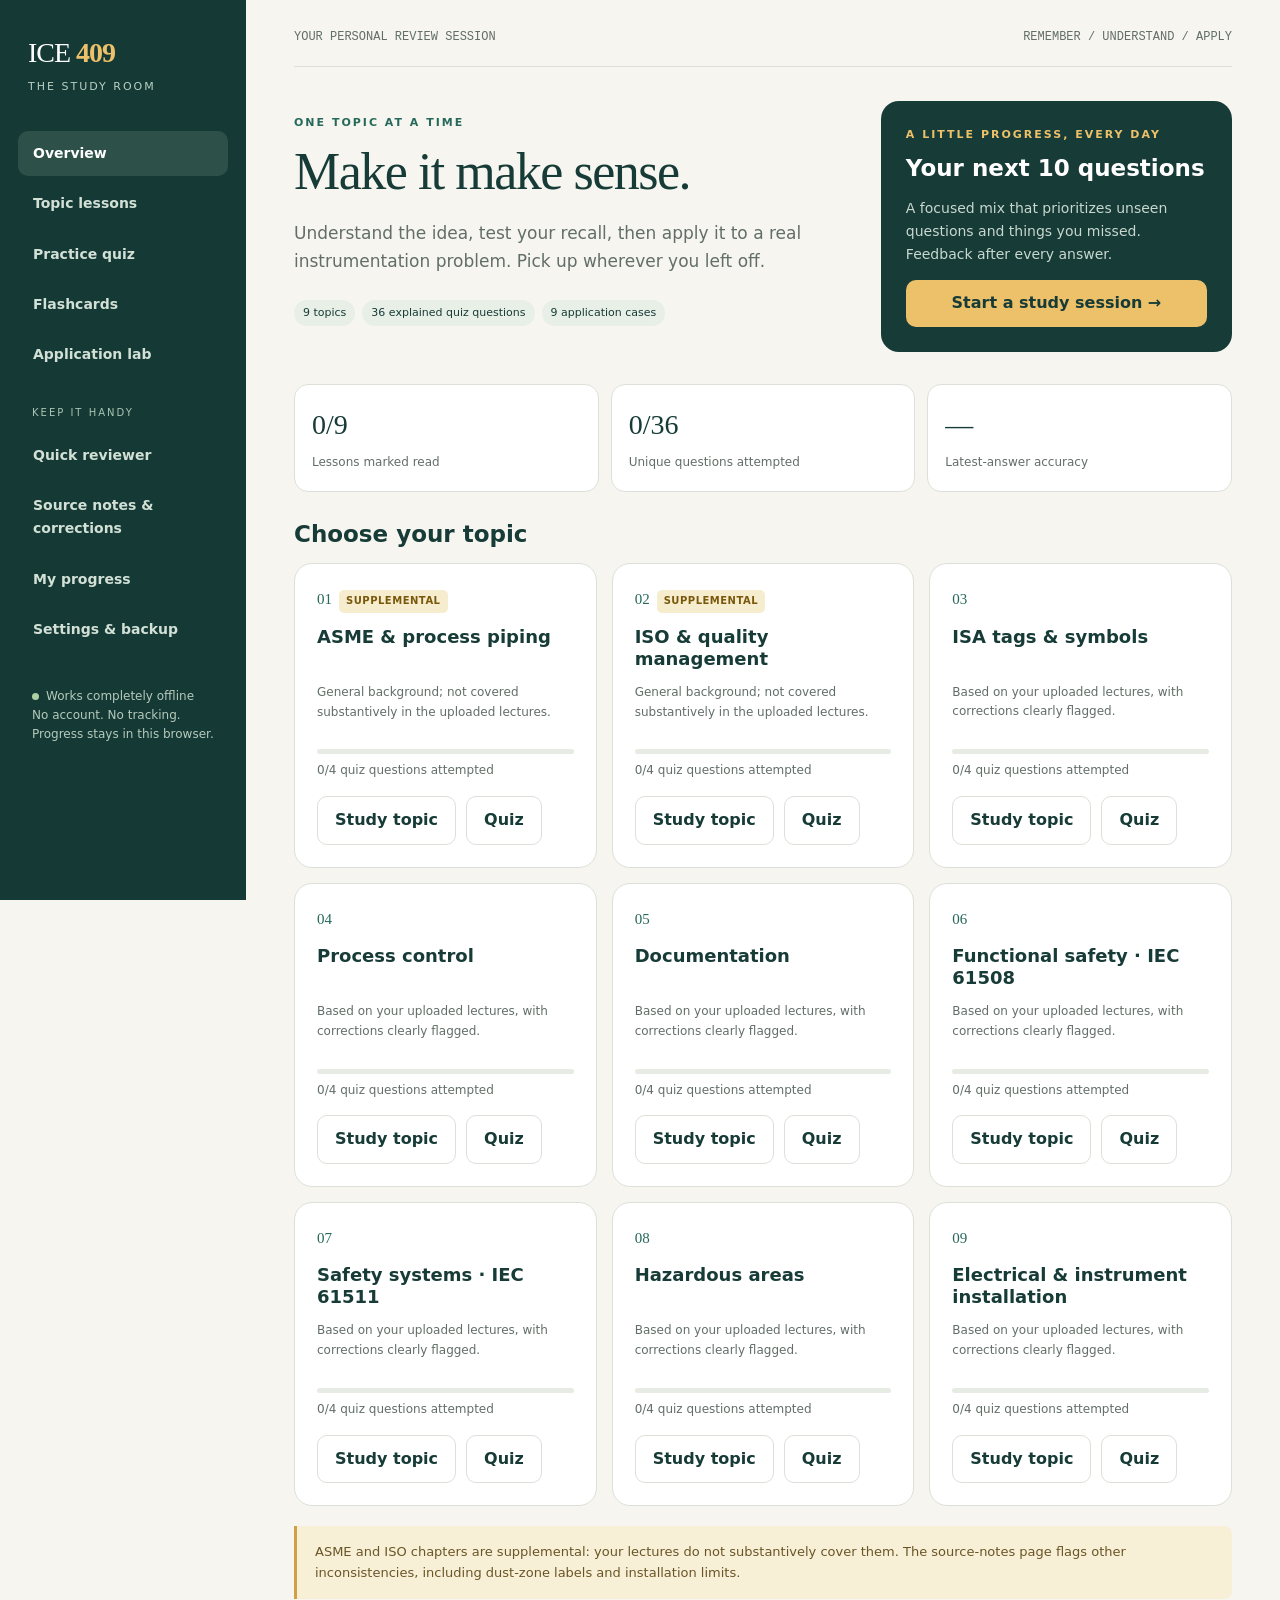
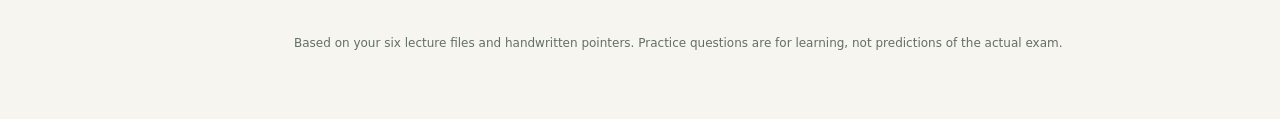
==== ICE_409_Study.html @ 60277157 "Add offline interactive ICE 409 study app" ====
<!doctype html>
<html lang="en"><head><meta charset="utf-8"><meta name="viewport" content="width=device-width,initial-scale=1"><meta name="theme-color" content="#153a36"><title>ICE 409 · Study Room</title>
<style>
:root{--ink:#173b37;--muted:#626e68;--paper:#f6f5ef;--white:#fff;--line:#dbe1d9;--green:#26695b;--soft:#e7efe7;--gold:#edc16a;--red:#a43a36;--radius:18px}*{box-sizing:border-box}body{margin:0;background:var(--paper);color:var(--ink);font:16px/1.65 system-ui,-apple-system,Segoe UI,sans-serif}button,input,select{font:inherit}button,a,select{touch-action:manipulation}button{cursor:pointer}button:focus-visible,a:focus-visible,select:focus-visible{outline:3px solid #bc850d;outline-offset:3px}button{border:1px solid var(--line);background:white;color:var(--ink);border-radius:10px;padding:10px 17px;font-weight:650}button:hover{border-color:var(--green);background:#f1f5ef}button.primary{background:var(--ink);color:white;border-color:var(--ink)}button.primary:hover{background:var(--green)}button:disabled{opacity:.5;cursor:default}.shell{display:grid;grid-template-columns:246px minmax(0,1fr);min-height:100vh}aside{background:#153a36;color:#e3ede6;padding:30px 18px;position:sticky;top:0;height:100vh;overflow:auto}.brand{font-family:Georgia,serif;font-size:28px;letter-spacing:-1px;margin:0 10px 2px;color:white}.brand b{color:var(--gold)}.subbrand{font-size:11px;text-transform:uppercase;letter-spacing:2px;margin:0 10px 35px;color:#b9d0c3}nav{display:grid;gap:5px}nav button{border:0;background:transparent;color:#d2e0d6;text-align:left;padding:11px 15px;font-size:14px}nav button:hover,nav button.active{background:#2d5149;color:white}.nav-label{font-size:10px;letter-spacing:2px;color:#a9c4b2;padding:23px 14px 7px}.aside-foot{font-size:12px;line-height:1.6;color:#b5cabb;margin:35px 14px}.online-dot{width:7px;height:7px;display:inline-block;border-radius:100%;background:#aed1a4;margin-right:7px}.main{max-width:1220px;width:100%;margin:auto;padding:28px 48px 65px}.top{display:flex;justify-content:space-between;align-items:center;gap:15px;border-bottom:1px solid var(--line);padding-bottom:18px;margin-bottom:34px;font-size:12px;color:var(--muted)}.top span:last-child{font-family:monospace}.menu{display:none}.eyebrow{font-size:11px;letter-spacing:2px;text-transform:uppercase;font-weight:750;color:var(--green);margin-bottom:10px}h1,h2,h3{line-height:1.22}h1{font:normal clamp(32px,4.2vw,52px)/1.12 Georgia,serif;letter-spacing:-1.5px;margin:0 0 18px}h2{font-size:23px;margin:28px 0 15px}h3{font-size:18px}.lede{color:var(--muted);max-width:650px;font-size:17px;margin:0 0 25px}.hero{display:grid;grid-template-columns:1.6fr 1fr;gap:25px;align-items:center;margin-bottom:32px}.session{padding:25px;background:var(--ink);color:white;border-radius:var(--radius)}.session p{color:#c8d8ce;font-size:14px}.session .eyebrow{color:var(--gold)}.session button{background:var(--gold);border:0;color:#173b37;width:100%}.stats{display:grid;grid-template-columns:repeat(3,1fr);gap:12px;margin:25px 0}.stat{background:white;border:1px solid var(--line);border-radius:14px;padding:17px}.stat strong{display:block;font-size:28px;font-family:Georgia,serif;font-weight:normal}.stat span{color:var(--muted);font-size:12px}.grid{display:grid;grid-template-columns:repeat(3,minmax(0,1fr));gap:15px}.topic{background:white;border:1px solid var(--line);border-radius:var(--radius);padding:22px;display:flex;flex-direction:column;min-height:235px}.topic h3{margin:13px 0;min-height:44px}.topic p{color:var(--muted);font-size:12px;margin:0 0 15px}.topic .row{margin-top:auto}.num{font:15px Georgia,serif;color:var(--green)}.tag{display:inline-block;border-radius:5px;padding:3px 7px;background:#f6edcf;color:#79580b;font-size:10px;font-weight:700;letter-spacing:.5px;margin-left:7px}.row{display:flex;gap:10px;align-items:center;flex-wrap:wrap}.row.between{justify-content:space-between}.bar{height:5px;border-radius:5px;background:#e6ebe4;overflow:hidden;margin:12px 0 7px}.bar i{display:block;height:100%;background:var(--green)}.tiny{font-size:12px;color:var(--muted)}.notice{border-left:3px solid #d1a046;background:#f8efd7;padding:15px 18px;margin:20px 0;font-size:13px;color:#695626;border-radius:0 8px 8px 0}.panel{background:white;border:1px solid var(--line);border-radius:var(--radius);padding:28px;margin:20px 0}.toolbar{display:flex;gap:12px;flex-wrap:wrap;align-items:center;margin:25px 0}select{max-width:100%;padding:10px;background:white;border:1px solid var(--line);border-radius:9px;color:var(--ink)}.question{font-size:clamp(20px,2.5vw,27px);line-height:1.45;font-weight:650;margin:20px 0}.options{display:grid;gap:10px}.option{font-weight:500;text-align:left;display:flex;gap:14px;align-items:baseline;padding:16px}.option .letter{color:var(--muted);font-size:12px}.option.correct{background:#e6f1e7;border-color:#5d8d67;opacity:1}.option.wrong{background:#f9e8e3;border-color:#ba625b;opacity:1}.feedback{background:var(--soft);padding:20px;border-radius:12px;margin-top:20px}.feedback.bad{background:#faeee8}.feedback h3{margin:0 0 8px}.feedback p{margin:0}.feedback .row{margin-top:18px}.flash{min-height:310px;padding:42px;display:flex;flex-direction:column;justify-content:center;align-items:center;text-align:center;border:1px solid var(--line);border-radius:20px;background:white;box-shadow:0 8px 25px #173b3707;margin:25px 0}.flash .question{max-width:670px}.flash .back{font-size:19px;max-width:720px}.lesson{font-size:15px;max-width:900px}.lesson h1{font:normal 32px/1.2 Georgia,serif;margin-top:20px}.lesson h2{color:var(--green);margin-top:35px}.lesson h3{margin-top:27px}.lesson p{line-height:1.85}.lesson table{font-size:13px;border-collapse:collapse;display:block;max-width:100%;overflow:auto;margin:22px 0}.lesson th{background:var(--ink);color:white;text-align:left}.lesson th,.lesson td{padding:13px;border:1px solid var(--line);min-width:110px;vertical-align:top}.lesson tr:nth-child(even){background:#edf2eb}.lesson img{max-width:100%;height:auto;display:block;margin:20px auto}.lesson figcaption{font-size:12px;color:var(--muted)}.lesson ul{padding-left:22px}.lesson a{color:var(--green)}textarea{width:100%;min-height:150px;border:1px solid var(--line);border-radius:10px;padding:15px;font:inherit;resize:vertical;background:#fbfcf9}.case-list{display:grid;gap:8px}.case-list button{text-align:left}.check{padding:15px 0;border-bottom:1px solid var(--line)}.check label{display:flex;gap:12px;align-items:flex-start}.check input{margin-top:7px;accent-color:var(--green)}.empty{text-align:center;padding:50px 20px}.footer-note{font-size:12px;color:var(--muted);margin-top:35px}.danger{color:var(--red)}[hidden]{display:none!important}.result-score{font:64px Georgia,serif;color:var(--green)}.chips{display:flex;gap:7px;flex-wrap:wrap;margin:12px 0}.chip{font-size:11px;padding:4px 9px;background:var(--soft);border-radius:20px}.lesson-head{border-bottom:1px solid var(--line);padding-bottom:20px}.toast{position:fixed;bottom:20px;right:20px;padding:12px 20px;background:var(--ink);color:white;border-radius:10px;z-index:10;box-shadow:0 4px 25px #0002}.settings{max-width:780px}.progress-row{display:grid;grid-template-columns:2fr 3fr 1fr;gap:20px;align-items:center;padding:18px 0;border-bottom:1px solid var(--line)}.progress-row .bar{height:8px}.progress-row strong{font-size:14px}
@media(max-width:1050px){.main{padding:25px}.grid{grid-template-columns:repeat(2,minmax(0,1fr))}.hero{grid-template-columns:1fr}.shell{grid-template-columns:215px minmax(0,1fr)}}@media(max-width:720px){.shell{display:block}aside{display:none;position:fixed;z-index:20;width:250px;box-shadow:20px 0 0 100vw #0005}aside.open{display:block}.main{padding:20px}.menu{display:block;padding:6px 11px}.top{margin-bottom:25px}.top span:last-child{display:none}.grid{grid-template-columns:1fr}.stats{gap:7px}.stat{padding:13px}.stat strong{font-size:24px}.panel{padding:20px}.flash{padding:22px;min-height:320px}.progress-row{grid-template-columns:1.4fr 1fr .6fr;gap:10px}.topic{min-height:190px}h1{letter-spacing:-.8px}}@media print{aside,.top,.toolbar,button,.footer-note{display:none!important}.shell{display:block}.main{padding:0;max-width:none}.lesson table{display:table;font-size:10px}.lesson{font-size:11px}.panel{border:0;padding:0}.notice{background:white}.lesson img{max-height:550px}body{background:white}.lesson h2{break-after:avoid}.lesson table{break-inside:auto}.lesson tr{break-inside:avoid}}
</style></head><body>
<div class="shell"><aside id="side"><div class="brand">ICE <b>409</b></div><div class="subbrand">The study room</div><nav aria-label="Main navigation"><button data-view="home">Overview</button><button data-view="learn">Topic lessons</button><button data-view="quiz">Practice quiz</button><button data-view="cards">Flashcards</button><button data-view="cases">Application lab</button><div class="nav-label">KEEP IT HANDY</div><button data-view="quick">Quick reviewer</button><button data-view="audit">Source notes & corrections</button><button data-view="progress">My progress</button><button data-view="settings">Settings & backup</button></nav><div class="aside-foot"><span class="online-dot"></span>Works completely offline<br>No account. No tracking.<br>Progress stays in this browser.</div></aside><main class="main"><header class="top"><div class="row"><button class="menu" id="menu" aria-label="Open navigation" aria-expanded="false">☰</button><span>YOUR PERSONAL REVIEW SESSION</span></div><span>REMEMBER / UNDERSTAND / APPLY</span></header><div id="storage-warning" class="notice" hidden>Browser storage is unavailable. You can study normally, but progress will last only for this tab. Use Export progress to save a backup.</div><div id="app"></div><div class="footer-note">Based on your six lecture files and handwritten pointers. Practice questions are for learning, not predictions of the actual exam.</div></main></div><div id="toast" class="toast" role="status" hidden></div>
<script id="study-data" type="application/json">{"topics": [{"name": "ASME & process piping", "short": "ASME", "html": "<h1 id=\"asme-standards-and-process-piping\">1. ASME Standards and Process\nPiping<\/h1>\n<p><strong>Status: supplemental background.<\/strong> This topic appears\nin the exam pointers, but substantive ASME material is absent from\nS1–S6. Learn the distinctions below; do not treat the listed standards\nas an instructor-confirmed syllabus or assume any particular\nedition.<\/p>\n<h2 id=\"what-asme-does\">1.1 What ASME does<\/h2>\n<p>ASME is the American Society of Mechanical Engineers. Its codes and\nstandards address engineering practices, equipment, materials,\ndimensions, inspection, and safety. A process-piping code supplies rules\nfor an entire piping system; a component standard may specify a flange,\nfitting, valve, or material-related requirement within that system.<\/p>\n<p>A <strong>code<\/strong> commonly assembles rules for a defined\nengineering application. A <strong>standard<\/strong> commonly\nestablishes consistent technical requirements or practices. The words do\nnot by themselves determine legal force: adoption by a jurisdiction,\nregulation, contract, or project specification determines what is\nbinding. A voluntary consensus document can become mandatory when\nadopted.<\/p>\n<h2 id=\"standards-you-should-distinguish\">1.2 Standards you should\ndistinguish<\/h2>\n<div class=\"line-block\">Document | Typical role | Exam distinction\n|<br />\nASME B31.3 | Process piping, including chemical, petroleum,\npharmaceutical, and related facilities | Process piping rather than\nevery type of piping everywhere |<br />\nASME B31.1 | Power piping, commonly associated with power-generating and\nindustrial power systems | Distinguish power-piping service from\nprocess-piping service |<br />\nASME BPVC Section VIII | Pressure-vessel construction rules | A vessel\ncode is not the main process-piping code |<br />\nASME B16.5 | Pipe flanges and flanged fittings within its stated\nsize/rating scope | Component standard; pressure–temperature rating\nmatters |<br />\nASME B16.9 | Factory-made wrought butt-welding fittings | Elbows, tees,\nreducers and similar fittings within scope |<br />\nASME B16.34 | Valves—flanged, threaded, and welding-end | Valve\nconstruction/rating requirements within scope |<br />\nASME B1.20.1 | General-purpose inch pipe threads | Relevant to\napplicable NPT threaded connections |<br />\nASME BPVC Section IX | Qualification of welding/brazing/fusing\nprocedures and personnel within scope | Qualification does not replace\nthe construction code |<\/div>\n<p><strong>Do not confuse:<\/strong> ASME standards specify requirements;\nASTM standards often identify material specifications and testing\nrequirements. A correct material designation alone does not demonstrate\nthat the installed piping system meets its governing code.<\/p>\n<h2 id=\"the-design-to-operation-chain\">1.3 The design-to-operation\nchain<\/h2>\n<p>Start by identifying the governing code and service. Establish design\npressure, design temperature, fluid hazards, corrosion/erosion\nallowance, environmental conditions, loading, and operating scenarios.\nSelect compatible pipe, fittings, flanges, valves, gaskets, and bolting.\nEvaluate supports, flexibility, expansion, vibration, fabrication,\njoining, examination, pressure testing, and documentation. Exact\nacceptance criteria depend on the adopted edition and service\ncategory.<\/p>\n<p><strong>Design versus operating conditions:<\/strong> Normal operation\ndescribes expected routine conditions. Design conditions define the\nbasis used to select and assess the system; they must address the\napplicable combinations and credible conditions required by the\ngoverning code. Do not assume that normal operating pressure is\nautomatically the design pressure, or independently combine every\nmaximum without engineering assessment.<\/p>\n<p><strong>Weakest-link principle:<\/strong> A system is limited by the\nsuitability of its least-capable relevant component at the actual design\nconditions. A high-rated flange does not make an incompatible gasket or\nvalve acceptable. Corrosion, joint design, temperature derating, and\nexternal loads also matter.<\/p>\n<h2 id=\"nominal-size-schedule-and-pressure-class\">1.4 Nominal size,\nschedule, and pressure class<\/h2>\n<div class=\"line-block\">Term | Meaning | Common trap |<br />\nNPS / DN | Nominal size designation | Not generally identical to\nmeasured inside diameter |<br />\nSchedule | Wall-thickness series for a given pipe size | Schedule is not\nitself a universal pressure rating |<br />\nPressure class | Rating designation used with material and temperature\ntables | Class 150 does not mean a universal maximum of 150 psi |<br />\nMaterial specification | Required composition, properties, and product\nrequirements | Material compatibility must be assessed for the fluid and\ntemperature |<br />\nCorrosion allowance | Additional thickness assigned to expected material\nloss | Not a substitute for chemical compatibility or corrosion\nmanagement |<\/div>\n<p>Increasing schedule usually reduces inside diameter for the same\nnominal pipe size while outside diameter remains standardized within the\napplicable dimensional system. Pressure capability still requires the\ngoverning design evaluation; wall thickness alone does not establish\nsuitability.<\/p>\n<h2 id=\"fabrication-inspection-and-testing\">1.5 Fabrication, inspection,\nand testing<\/h2>\n<p>Welding needs qualified procedures and personnel where required.\nExamination looks for defects using methods appropriate to the code and\nservice: visual examination, radiography, ultrasonic testing, liquid\npenetrant testing, and magnetic particle testing are examples. The\nrequired extent and acceptance criteria vary. A passed pressure test\ndoes not replace required examination or demonstrate every aspect of\nlong-term fitness.<\/p>\n<p>Hydrostatic testing uses liquid, typically with much lower stored\ncompressible energy than pneumatic testing. Pneumatic testing uses gas\nand can release substantial stored energy. Neither method should be\nimprovised from a study guide. <strong>No universal test-pressure\nmultiplier is supplied here:<\/strong> the uploads do not establish one,\nand the actual requirement depends on code, temperature, material,\nsystem limitations, and test method.<\/p>\n<h2 id=\"why-this-matters-to-an-ice-student\">1.6 Why this matters to an\nICE student<\/h2>\n<p>A transmitter may have the correct range and signal but still be\nunsuitable if its process connection, diaphragm material, manifold,\nimpulse tubing, seals, or pressure–temperature rating is wrong.\nInstrument connections are part of the physical pressure boundary.\nCoordinate the P&amp;ID, instrument data sheet, hook-up, piping\nspecification, and hazardous-area requirements.<\/p>\n<p><strong>Worked application—supplemental:<\/strong> A 4–20 mA pressure\ntransmitter is electrically compatible with the PLC. Its wetted\ndiaphragm is incompatible with the process chemical. Is it acceptable?\nNo. Signal compatibility addresses information transfer; chemical\ncompatibility and pressure-boundary suitability are separate\nrequirements. Review the data sheet and piping specification before\nselection.<\/p>\n", "supplemental": true}, {"name": "ISO & quality management", "short": "ISO", "html": "<h1 id=\"iso-standards-and-quality-management\">2. ISO Standards and\nQuality Management<\/h1>\n<p><strong>Status: supplemental background.<\/strong> The handwritten\npointers name this topic; the uploaded lectures provide no substantive\nISO quality-management lesson. These are general study concepts. Confirm\nthe instructor’s standards list and edition before memorizing\nedition-specific details.<\/p>\n<h2 id=\"iso-and-the-quality-management-system\">2.1 ISO and the\nquality-management system<\/h2>\n<p>ISO is the International Organization for Standardization. It\npublishes standards through international consensus. A\n<strong>quality-management system (QMS)<\/strong> is the set of policies,\nprocesses, responsibilities, resources, and controls an organization\nuses to meet requirements consistently and improve its performance.<\/p>\n<p>Quality means meeting requirements and intended needs; it is not\nsimply expensive materials or attractive appearance. In instrumentation,\nquality can mean selecting the specified transmitter, preserving\ncalibration traceability, controlling revisions, recording test results,\nand correcting recurrent installation errors.<\/p>\n<h2 id=\"standards-commonly-associated-with-this-topic\">2.2 Standards\ncommonly associated with this topic<\/h2>\n<div class=\"line-block\">Standard | Main purpose | Important distinction\n|<br />\nISO 9000 | QMS fundamentals and vocabulary | Explains concepts; not the\nusual certification requirements document |<br />\nISO 9001 | QMS requirements | Organizations can seek certification of\ntheir QMS against it |<br />\nISO 9004 | Guidance for sustained organizational success | Broader\nimprovement guidance; distinct from ISO 9001 certification requirements\n|<br />\nISO 19011 | Guidelines for auditing management systems | Audit guidance,\nnot a product-certification standard |<br />\nISO/IEC 17025 | Competence of testing and calibration laboratories |\nLaboratory accreditation context; not interchangeable with ISO 9001\ncertification |<br />\nISO 14001 | Environmental management systems | Environmental management\nrather than QMS requirements |<br />\nISO 45001 | Occupational health and safety management systems |\nOccupational safety management rather than product quality certification\n|<\/div>\n<p><strong>Certification trap:<\/strong> ISO publishes standards;\nindependent certification bodies conduct certification. ISO 9001\ncertification concerns the organization’s QMS within a defined scope. It\ndoes not guarantee that every product is defect-free or certify a\ntransmitter’s hazardous-area suitability.<\/p>\n<h2 id=\"seven-quality-management-principles\">2.3 Seven\nquality-management principles<\/h2>\n<div class=\"line-block\">Principle | Meaning | ICE example |<br />\nCustomer focus | Understand and satisfy applicable requirements |\nConfirm range, accuracy, delivery, and documentation needs |<br />\nLeadership | Establish direction and accountability | Assign authority\nfor document approval and release |<br />\nEngagement of people | Involve competent people | Train technicians and\nlisten to installation feedback |<br />\nProcess approach | Manage related activities as connected processes |\nLink procurement, calibration, installation, and testing |<br />\nImprovement | Improve performance continually | Reduce repeated\nloop-check failures |<br />\nEvidence-based decision making | Use reliable data | Analyze calibration\ndrift and defect records |<br />\nRelationship management | Manage relevant interested-party relationships\n| Evaluate instrument vendors and calibration suppliers |<\/div>\n<h2 id=\"pdca-and-risk-based-thinking\">2.4 PDCA and risk-based\nthinking<\/h2>\n<p><strong>Plan:<\/strong> Establish objectives, requirements, resources,\nresponsibilities, risks, and controls. <strong>Do:<\/strong> Carry out\nthe planned process. <strong>Check:<\/strong> Monitor, measure, inspect,\naudit, and compare results against requirements. <strong>Act:<\/strong>\nCorrect problems and improve the system based on evidence.<\/p>\n<p>For a transmitter installation: plan the approved specification and\ntest procedure; install and calibrate; check loop results and records;\ninvestigate failures and improve the process. PDCA is cyclical, not a\none-time sequence completed when a certificate is obtained.<\/p>\n<p><strong>Risk-based thinking<\/strong> anticipates what could prevent\nintended results and what opportunities could improve them.\nHigh-consequence failures deserve suitable controls. A formal\nfunctional-safety SIL assessment and QMS risk-based thinking are related\nin purpose but are different activities with different requirements.<\/p>\n<h2\nid=\"the-iso-90012015-clause-structureedition-specific-background\">2.5\nThe ISO 9001:2015 clause structure—edition-specific background<\/h2>\n<div class=\"line-block\">Clause | Subject | Typical evidence |<br />\n4 | Context of the organization | Relevant interested parties, scope,\nprocesses |<br />\n5 | Leadership | Quality policy, roles, accountability |<br />\n6 | Planning | Risks/opportunities, objectives, planned changes |<br />\n7 | Support | Resources, competence, awareness, communication,\ndocumented information |<br />\n8 | Operation | Controlled delivery, design/procurement where\napplicable, release, nonconforming outputs |<br />\n9 | Performance evaluation | Monitoring, analysis, internal audit,\nmanagement review |<br />\n10 | Improvement | Nonconformity/corrective action and continual\nimprovement |<\/div>\n<p>Clauses 1–3 cover scope, normative references, and terms/definitions.\nThis is a <strong>2015-based study outline<\/strong>, not a claim that\nthe instructor or project has adopted that edition or that\namendments/revisions do not exist.<\/p>\n<h2 id=\"qa-qc-correction-and-corrective-action\">2.6 QA, QC, correction,\nand corrective action<\/h2>\n<div class=\"line-block\">Pair | First concept | Second concept |<br />\nQuality assurance / Quality control | QA provides confidence through\nplanned/systematic processes | QC focuses on fulfilling requirements\nthrough operational controls and checks |<br />\nCorrection / Corrective action | Correction fixes a detected\nnonconformity | Corrective action addresses its cause to prevent\nrecurrence |<br />\nVerification / Validation | Verification checks specified requirements |\nValidation checks suitability for the intended use/application |<br />\nDocument / Record | Controlled instructions describe what to do |\nRetained records provide evidence of what happened; both are documented\ninformation |<br />\nInternal / External audit | Internal audits assess the organization’s\nown system | External audits include customer/supplier and independent\ncertification audits |<\/div>\n<p><strong>Example:<\/strong> Recalibrating one out-of-tolerance\ntransmitter is a correction. Investigating why the wrong reference\nstandard was repeatedly used, retraining staff, revising the process,\nand checking effectiveness are corrective-action activities. Merely\nwriting “operator error” is not adequate cause analysis.<\/p>\n<h2 id=\"measurement-traceability-and-records\">2.7 Measurement\ntraceability and records<\/h2>\n<p>Calibration compares an instrument with a reference; adjustment\nchanges its response. They are not synonyms. Metrological traceability\nlinks a measurement result to an appropriate reference through a\ndocumented unbroken chain of calibrations, each contributing\nuncertainty. A traceability claim should be supported by records and\nsuitable references; a sticker alone is not enough.<\/p>\n<p>Useful records include instrument tag/serial number, method,\nreference equipment, relevant traceability, conditions, as-found/as-left\nresults, acceptance criteria, dates, personnel, adjustments, and\ndisposition. Investigate the impact of an out-of-tolerance result on\nearlier measurements instead of only changing the sticker.<\/p>\n", "supplemental": true}, {"name": "ISA tags & symbols", "short": "ISA 5.1", "html": "<h1 id=\"instrument-identification-and-symbologyisa-5.1\">3. Instrument\nIdentification and Symbology—ISA 5.1<\/h1>\n<p><strong>Lecture basis:<\/strong> S1 pp. 2–25; S2 slides 2–25. The\nlectures reference different ISA 5.1 editions: 1984/reaffirmed 1992,\n2009/R2018, and a 2024 product reference. Treat them as mixed-edition\nteaching material. Use the project’s adopted edition and drawing legend\nfor exact conventions.<\/p>\n<h2 id=\"identification-versus-symbology\">3.1 Identification versus\nsymbology<\/h2>\n<p>Identification uses letters and numbers to state what an\ninstrument/function measures and does. Symbology uses shapes and lines\nto show function type, location/accessibility, process connections, and\nsignal relationships. Together they form a common engineering language\nacross design, operation, maintenance, and troubleshooting.<\/p>\n<p>An instrument measures and/or controls a variable. A process variable\nis a property such as flow, pressure, level, or temperature. A loop\nlinks instruments/functions through signals to perform measurement or\ncontrol. A P&amp;ID documents their relationship to the process.<\/p>\n<h2 id=\"how-a-tag-is-read\">3.2 How a tag is read<\/h2>\n<p><strong>TIC-103 = T (temperature) + I (indication) + C (control) +\n103 (loop identifier).<\/strong> The first letter identifies the measured\nor initiating variable. Succeeding letters describe functions and\npermitted modifiers. Numbers identify the loop, possibly with plant/area\ninformation according to the project convention.<\/p>\n<p><strong>Important correction:<\/strong> The lecture graphic presents a\n“3-letter” pattern for convenience. Tags are not universally three\nletters, and a fixed second-letter/third-letter rule cannot decode every\ntag. PT has two letters; TSH has a switch function and high modifier;\nPDIT contains differential as a variable modifier. Interpret letter\nposition and function using the applicable table and legend.<\/p>\n<div class=\"line-block\">Letter | As first letter / variable | As\nsucceeding function or modifier |<br />\nF | Flow | Meaning depends on position and adopted table |<br />\nT | Temperature | Transmit / transmitter |<br />\nP | Pressure | Do not substitute an assumed function for the table\n|<br />\nL | Level | Low modifier in the appropriate position |<br />\nA | Analysis | Alarm |<br />\nS | Speed/frequency | Switch |<br />\nV | Vibration/mechanical analysis as identified by the source/project |\nValve or related final-element function |<br />\nI | Table-dependent first-letter meaning | Indicate |<br />\nC | Table-dependent first-letter meaning | Control |<br />\nR | Table-dependent first-letter meaning | Record |<br />\nD | Table-dependent first-letter meaning | Differential when modifying a\nmeasured variable |<br />\nH | Table-dependent first-letter meaning | High modifier |<\/div>\n<p>This is a study subset, not the full ISA identification-letter table.\nThe same letter may have different meanings in different positions;\nexamples are more useful than memorizing one meaning per letter.<\/p>\n<div class=\"line-block\">Tag | Interpretation | Reasoning |<br />\nPT-101 | Pressure transmitter, loop 101 | First P = pressure; T =\ntransmit |<br />\nFT-102 | Flow transmitter, loop 102 | Flow is measured and transmitted\n|<br />\nLT-103 | Level transmitter, loop 103 | L is first, so it means level\n|<br />\nFIC-101 | Flow indicating controller, loop 101 | Flow, indication,\ncontrol |<br />\nPIT-101 | Pressure indicating transmitter | Indicates and transmits\npressure |<br />\nPDT-101 | Differential-pressure transmitter | D modifies pressure; T\ntransmits |<br />\nTSH-101 | Temperature switch, high | S = switch; H = high |<br />\nLAH-101 | Level alarm, high | A = alarm; H is a modifier |<br />\nFV-101 | Flow-loop valve/final element | Its first letter follows the\nloop’s initiating variable |<\/div>\n<p><strong>Shared loop example:<\/strong> FT-101 → FIC-101 → FV-101.\nLetters distinguish functions; 101 ties them to the same flow loop. The\nsource mentions reserving 900–999 for safety loops as a possible project\nconvention; <strong>that numbering scheme is not universal ISA\nlaw<\/strong>.<\/p>\n<h2 id=\"instrument-bubbles-and-location\">3.3 Instrument bubbles and\nlocation<\/h2>\n<figure>\n<img src=\"[data-uri]\"\nalt=\"Original lecture figure: instrument/function types and location conventions. S2, media image18. Interpret using the drawing legend and adopted edition.\" />\n<figcaption aria-hidden=\"true\">Original lecture figure:\ninstrument/function types and location conventions. S2, media image18.\nInterpret using the drawing legend and adopted edition.<\/figcaption>\n<\/figure>\n<p>Common teaching conventions use a plain circle for a discrete field\ninstrument, a circle with a solid horizontal line for an\noperator-accessible primary location, and a dashed horizontal line for\nan inaccessible/behind-panel location. Additional lines and enclosing\nshapes distinguish auxiliary locations, shared display/control, computer\nfunctions, and programmable logic functions.\n<strong>Location/accessibility is not the same thing as process\nvariable.<\/strong> The letters identify the variable/function; the\ngraphic supplies other information.<\/p>\n<p>The source also includes an older location table using “panel\nmounted,” “field mounted,” “auxiliary room,” and “behind panel” wording.\nThese figures are retained in the Source Appendix. Do not combine\nsymbols from different editions without checking their legend.<\/p>\n<h2 id=\"process-and-signal-lines\">3.4 Process and signal lines<\/h2>\n<div class=\"line-block\">Line category | What it represents | Exam\ninterpretation |<br />\nProcess piping / connection | Physical process-fluid path or connection\n| Follow material through equipment, piping, and valves |<br />\nElectrical/electronic signal | Information carried electrically | Follow\ntransmitter/controller I/O connections |<br />\nPneumatic signal | Information conveyed through air pressure |\nDistinguish it from a process-fluid pipe |<br />\nHydraulic signal | Information conveyed through liquid pressure |\nIdentify the signal medium in the legend |<br />\nCapillary connection | Filled capillary system | Do not assume it is an\nordinary electrical signal |<br />\nData/software link | Communications or internal system connection | Not\na physical pipe carrying process fluid |<br />\nMechanical link | Mechanical transmission/connection | Linkage rather\nthan electrical wiring |<br />\nUndefined signal | Signal type not specified | Do not invent a medium\n|<\/div>\n<figure>\n<img src=\"[data-uri]\"\nalt=\"Original lecture line-symbol chart, S2 media image16. Line styles are reproduced for study; the applicable drawing legend controls.\" />\n<figcaption aria-hidden=\"true\">Original lecture line-symbol chart, S2\nmedia image16. Line styles are reproduced for study; the applicable\ndrawing legend controls.<\/figcaption>\n<\/figure>\n<p><strong>Mnemonic:<\/strong> Process line = material; signal line =\ninformation. Pneumatic and hydraulic signals use physical media, but\ntheir diagrammatic purpose is transmission of a measurement or\ncommand.<\/p>\n<h2 id=\"valves-actuators-and-failure-action\">3.5 Valves, actuators, and\nfailure action<\/h2>\n<p>Valves direct, isolate, regulate, or prevent reverse flow. Common\nexamples include gate, globe, ball, butterfly, check, relief, and safety\nvalves. A check valve is intended to oppose reverse flow; a globe-style\ncontrol valve is commonly used for throttling. Actual service\nsuitability depends on design and application.<\/p>\n<p>An actuator receives a command, uses an energy source, and produces\nmechanical motion. Pneumatic actuators use compressed air; hydraulic\nactuators use pressurized liquid; electric actuators use electrical\npower. Motion can be linear or rotary. A valve symbol and its actuator\nsymbol convey different information.<\/p>\n<figure>\n<img src=\"[data-uri]\"\nalt=\"Original valve and actuator failure-action symbols, S2 media image15.\" />\n<figcaption aria-hidden=\"true\">Original valve and actuator\nfailure-action symbols, S2 media image15.<\/figcaption>\n<\/figure>\n<div class=\"line-block\">Failure action | Meaning | Typical teaching\napplication / caution |<br />\nFO—fail open | Moves to open on the specified failure | Cooling flow may\nneed to continue; verify hazard analysis |<br />\nFC—fail closed | Moves to closed on the specified failure | Fuel feed\nmay need to stop |<br />\nFL—fail locked | Holds/locks its position on the specified failure |\nRequires an actual locking/holding arrangement |<br />\nFail indeterminate | Final position is not assured | Do not claim a\nguaranteed safe position |<br />\nFL/DO | Initially holds last position, then drifts open | Temporary hold\nis not permanent lock |<br />\nFL/DC | Initially holds last position, then drifts closed | Account for\nloss of stored energy/leakage |<\/div>\n<p><strong>Qualification to the lecture:<\/strong> FO and FC describe the\nspecified failure behavior; they do not prove every actuator uses a\nspring. Fail-safe behavior depends on the complete\nactuator/accessory/energy arrangement, process forces, and which failure\nis being considered. “Open is always safer” and “closed is always safer”\nare both wrong.<\/p>\n<h2 id=\"read-a-pid-systematically\">3.6 Read a P&amp;ID\nsystematically<\/h2>\n<p>Identify equipment and the process flow direction. Locate the\nmeasured variable and instrument tag. Decode the letters and loop\nnumber. Read bubble/location and line styles using the legend. Trace the\nsignal to the controller, then to the final element, and back to the\nprocess. Check valve failure action, alarms, trips, and interlocks.\nFinally confirm that related documents use the same tags and\nrevision.<\/p>\n<p><strong>Worked application:<\/strong> FT-101 measures flow; FIC-101\ncompares it with a setpoint; FV-101 changes flow. If FIC-101 is showing\na bad measurement, a P&amp;ID helps identify the loop, but a loop\ndiagram is needed to trace exact terminals and power connections. The\nP&amp;ID does not establish every wiring detail or physical\ndistance.<\/p>\n", "supplemental": false}, {"name": "Process control", "short": "Control", "html": "<h1 id=\"process-control-and-instrumentation\">4. Process Control and\nInstrumentation<\/h1>\n<p><strong>Lecture basis:<\/strong> S1 pp. 4–8, 17–25; S2 slides 3, 17–25\nand 37; S3 pp. 24–26 and 44 for BPCS/SIS. Feedback terminology,\nsignal-scaling math, and detailed controller explanations below are\nsupplemental teaching explanations rather than a full control-theory\nlecture supplied by the files.<\/p>\n<h2 id=\"the-purpose-of-a-control-loop\">4.1 The purpose of a control\nloop<\/h2>\n<p>A control loop measures a process variable, compares it with the\ndesired value, and manipulates something to reduce an unwanted\ndeviation. A sensor detects the physical quantity; a transmitter\nconverts/sends a usable signal; a controller makes a decision; a final\ncontrol element changes the process. Instruments may combine functions,\nso four named functions do not always mean four separate physical\ndevices.<\/p>\n<div class=\"line-block\">Term | Meaning | Tank-level example |<br />\nPV—process variable | Measured quantity | Actual liquid level |<br />\nSP—setpoint | Desired target | Target level |<br />\nError | Difference between target and measurement under the defined sign\nconvention | SP − PV in a common convention |<br />\nMV—manipulated variable | Quantity intentionally changed | Inlet flow,\nchanged by the inlet valve |<br />\nDisturbance | External effect moving the process away from target |\nOutlet-flow change |<br />\nFeedback | Uses measured process response | Measure actual level before\nadjusting inlet |<br />\nOpen loop | Does not correct based on measured controlled-variable\nfeedback | Fixed valve command with no level correction |<\/div>\n<p><strong>Closed-loop sequence:<\/strong> Process → measurement →\ncontroller → final control element → process. The source documents this\nrelationship; detailed design also needs dynamics, action, range,\nfailure behavior, and limits.<\/p>\n<h2 id=\"manual-automatic-and-control-action\">4.2 Manual, automatic, and\ncontrol action<\/h2>\n<p>In manual mode, the operator directly adjusts the controller output\nor final-element command. In automatic mode, the controller adjusts\noutput based on the configured control algorithm and measured input. A\ncontroller in manual may still display the PV; showing a value does not\nprove automatic control is active.<\/p>\n<p>Direct/reverse controller action describes how controller output\nresponds to an increase in measurement for a fixed setpoint under the\nstated convention. Choose action together with valve/process behavior to\ncreate <strong>negative feedback<\/strong>. A rising level with an\ninlet-control valve normally needs reduced inlet flow; whether\ncontroller output must rise or fall depends on whether increased output\nopens or closes that valve.<\/p>\n<p><strong>Supplemental PID summary:<\/strong> Proportional action\nresponds to present error; integral action accumulates error and can\nremove steady offset; derivative action responds to the rate of change\nand can be sensitive to noise. Do not assume that every loop needs all\nthree or that higher gain always improves control. The uploads do not\nprovide tuning rules or required numerical tuning methods.<\/p>\n<h2 id=\"signals-and-io\">4.3 Signals and I/O<\/h2>\n<div class=\"line-block\">Signal / I/O | Typical meaning | Example |<br />\nAI—analog input | Numeric measurement received by controller | Pressure\ntransmitter, 4–20 mA |<br />\nAO—analog output | Numeric command sent by controller | Valve\nposition/current command |<br />\nDI—digital/discrete input | State received | Limit switch, run contact\n|<br />\nDO—digital/discrete output | State command sent | Start relay, solenoid\ncommand |<br />\nRTD / thermocouple input | Sensor-specific temperature measurement |\nRequires appropriate input type and wiring |<br />\nCommunications | Digitally encoded data | Fieldbus/network measurement\nor command |<\/div>\n<p>The lectures name 4–20 mA, digital signals, RTD/thermocouple signals,\nand communication signals. A “digital signal” can mean a discrete state\nor encoded communications; context matters. A PLC or DCS may handle\nroutine control, but ordinary controller hardware is not automatically\nan acceptable safety logic solver.<\/p>\n<h2 id=\"worked-420-ma-scalingsupplemental\">4.4 Worked 4–20 mA\nscaling—supplemental<\/h2>\n<p>For a linear transmitter with lower range value LRV and upper range\nvalue URV:<\/p>\n<p><strong>Fraction of span = (I − 4 mA) / 16 mA.<\/strong> <strong>PV =\nLRV + [(I − 4) / 16] × (URV − LRV).<\/strong> <strong>I = 4 + 16 × (PV −\nLRV) / (URV − LRV), in mA.<\/strong><\/p>\n<p>For a 0–100 °C range at 12 mA, fraction = (12 − 4)/16 = 0.5;\ntemperature = 50 °C. For a −50 to 150 °C range at 8 mA, fraction = 0.25;\ntemperature = −50 + 0.25 × 200 = 0 °C. Subtract the lower range before\nscaling; span and upper-range value are not interchangeable.<\/p>\n<p>The live zero of 4 mA distinguishes a valid lower-range measurement\nfrom some loss-of-signal conditions. However, zero current can result\nfrom several faults, and fault thresholds depend on device configuration\nand applicable conventions. <strong>4 mA does not necessarily mean zero\nphysical units<\/strong>; it means the configured LRV.\nNonlinear/square-root applications require the configured transfer\nfunction rather than blindly applying this linear formula.<\/p>\n<h2 id=\"alarm-permissive-interlock-and-trip\">4.5 Alarm, permissive,\ninterlock, and trip<\/h2>\n<div class=\"line-block\">Function | Purpose | Example |<br />\nAlarm | Notify an operator of an abnormal condition requiring response |\nHigh tank level alarm |<br />\nPermissive | Required condition allowing an operation to start/proceed |\nStart allowed only if lubrication is available |<br />\nInterlock | Enforce a dependency or protective constraint | Prevent\nincompatible valves from being open together |<br />\nTrip | Initiate a protective action when defined conditions occur |\nHigh-high pressure closes feed valve |<\/div>\n<p>A permissive commonly prevents starting; a running interlock/trip can\nstop an already-operating system. Actual meanings must be specified in\nthe control narrative. Not every alarm is an independent protection\nlayer, and not every interlock is a safety-rated SIF.<\/p>\n<h2 id=\"logic-and-simple-truth-tables\">4.6 Logic and simple truth\ntables<\/h2>\n<p>AND requires all required conditions; OR needs at least one; NOT\ninverts a condition. The lecture pump-start example requires both\nconditions to be satisfied. Timing, reset, latching, bypasses, and fault\nstates must also be defined in a real implementation.<\/p>\n<div class=\"line-block\">A | B | A AND B | A OR B |<br />\n0 | 0 | 0 | 0 |<br />\n0 | 1 | 0 | 1 |<br />\n1 | 0 | 0 | 1 |<br />\n1 | 1 | 1 | 1 |<\/div>\n<p><strong>Application:<\/strong> Start permission = suction available\nAND lubrication healthy. If either is false, permission is false. A\nstart command is a separate input; permission alone need not start the\nmotor. After a trip, distinguish clearing the fault, resetting a latch,\nand issuing a new start command.<\/p>\n<h2 id=\"troubleshooting-a-loop\">4.7 Troubleshooting a loop<\/h2>\n<p>First confirm the operating mode and the real process condition.\nCompare the local indication with the control-system reading. Check\nrange, units, signal type, power, polarity, wiring, input configuration,\nand device status. Trace the output to the final element and verify\nresponse/feedback. Use approved isolation and test procedures; injecting\na signal into an operating safety loop can cause a real trip or hide a\nreal hazard.<\/p>\n<p>Separate an accurate measurement with poor control tuning from an\nincorrect measurement, a wiring fault, or a stuck valve. Calibration,\nloop checking, functional testing, and tuning address different\nproblems.<\/p>\n", "supplemental": false}, {"name": "Documentation", "short": "Documents", "html": "<h1 id=\"documentation-standards\">5. Documentation Standards<\/h1>\n<p><strong>Lecture basis:<\/strong> S1 pp. 26–60; S2 slides 26–46. ISA\n5.1 supports symbols/identification. The lecture references ISA 5.2 for\nbinary logic. ISA 5.4 (loop diagrams) and ISA 20 (instrument\nspecification forms) are useful supplemental references; their editions\nand exact project applicability are not established by the uploads.<\/p>\n<h2 id=\"one-plant-multiple-document-purposes\">5.1 One plant, multiple\ndocument purposes<\/h2>\n<p>No single drawing answers every question. Select the document by the\ninformation needed, then cross-check the tag and revision across related\ndocuments. A correct P&amp;ID with an obsolete loop drawing can still\nlead to an installation error.<\/p>\n<div class=\"line-block\">Document | What it primarily answers | Typical\ncontents |<br />\nProcess Flow Diagram—PFD | What are the main process steps and streams?\n| Major equipment, major streams, key operating conditions |<br />\nPiping and Instrumentation Diagram—P&amp;ID | How is the process\nconnected, monitored, and controlled? | Piping, valves, equipment,\ninstruments, control relationships |<br />\nInstrument index | What instruments exist in the project? | Tags,\nservices, types, locations, drawing references |<br />\nInstrument data sheet | What must this device technically satisfy? |\nRange, accuracy, process conditions, wetted materials, connections,\nsignals |<br />\nInstrument loop diagram | How is this loop\nelectrically/signal-connected? | Field device, wires, terminals, JB,\npower, PLC/DCS I/O, final element |<br />\nHook-up / installation detail | How is it physically mounted and\nconnected? | Tubing, fittings, manifolds, supports, process connections\n|<br />\nI/O list | Which controller channels handle which signals? | Tags,\nsignal types, I/O type, channel/address information |<br />\nWiring diagram | How are electrical devices interconnected? | Equipment,\nconductors, power and signal connections |<br />\nTerminal/connection diagram | Where does each wire terminate? | Terminal\ndesignations, strip numbers, wire/core references |<br />\nCable schedule | Which cable runs from where to where? | Cable ID,\nsource, destination, type, size, cores, sometimes length |<br />\nControl narrative / philosophy | How should the system behave? | Modes,\nsequences, actions, alarms, interlocks, abnormal responses |<br />\nLogic / functional diagram | How are conditions combined to produce\nactions? | Gates, logic functions, timing, latching or control\nrelationships |<br />\nCause-and-effect diagram | Which causes produce which outputs/actions? |\nInput events versus shutdown, alarm, or other responses |<br />\nAlarm and setpoint list | What thresholds and settings apply? | Alarm\nlimits, trip points, control setpoints, units, tags |<br />\nLocation/layout drawing | Where is equipment physically installed? |\nInstrument/panel/JB locations and mounting layout |<br />\nCalibration and test records | What was checked and what were the\nresults? | Dates, results, adjustments, acceptance, maintenance history\n|<\/div>\n<h2 id=\"pfd-versus-pid-versus-loop-diagram\">5.2 PFD versus P&amp;ID\nversus loop diagram<\/h2>\n<p>A PFD describes the broad process. A P&amp;ID adds functional detail\nabout piping, valves, equipment, and instrumentation. A loop diagram\nfollows one measurement/control circuit to the terminal and I/O level. A\nP&amp;ID is not necessarily to scale and does not ordinarily specify\nevery cable core, terminal, route length, or construction dimension.<\/p>\n<figure>\n<img src=\"[data-uri]\"\nalt=\"Original illustrative P&amp;ID from S2, media image23. It shows tank, pump, pressure indication, valve, and flow direction; its own note says it is simplified.\" />\n<figcaption aria-hidden=\"true\">Original illustrative P&amp;ID from S2,\nmedia image23. It shows tank, pump, pressure indication, valve, and flow\ndirection; its own note says it is simplified.<\/figcaption>\n<\/figure>\n<p><strong>Document-choice example:<\/strong> “Where is PT-101?” may\nrequire the location drawing. “What range does it need?” requires its\ndata sheet. “Which PLC terminal receives it?” requires the\nloop/termination/I/O documentation. “What happens at high-high\npressure?” requires the narrative, cause-and-effect, and relevant safety\nrequirements.<\/p>\n<h2 id=\"index-and-data-sheet-consistency\">5.3 Index and data-sheet\nconsistency<\/h2>\n<p>The instrument index is a project-wide master list, not a complete\nspecification for every device. Some projects include setpoints, IP\nratings, I/O types, or hazardous-area data in the index; those fields\nare project-specific. The data sheet supplies detailed technical\nrequirements for one device. Supplier documents must be checked against\nthe approved requirements, not simply accepted because a tag\nmatches.<\/p>\n<p>For a pressure transmitter, check tag/service, measured range and\nunits, operating/design conditions, accuracy, process fluid, wetted\nmaterials, pressure connection, electrical signal, power supply,\nhazardous-area certification, enclosure rating, and drawing references.\nDo not confuse measuring span with overpressure capability.<\/p>\n<h2 id=\"logic-diagrams-narratives-and-cause-and-effect\">5.4 Logic\ndiagrams, narratives, and cause-and-effect<\/h2>\n<p>A logic diagram is a graphic description of input/condition/output\nrelationships; it is useful for PLC, relay, interlock, and alarm logic.\nA control narrative explains behavior in readable words. A\ncause-and-effect matrix maps defined initiating conditions to required\nactions. They should agree about setpoints, delays, modes, priorities,\nreset conditions, and failure responses.<\/p>\n<p><strong>Example—pump permissive:<\/strong> The narrative says that the\npump may start only with sufficient suction level and lubrication\npressure. The logic uses AND between those conditions. A separate start\ncommand and any latch/reset requirements must be specified. If a running\ntrip is intended on loss of lubrication, document that action\nexplicitly; a start permissive does not automatically prove a running\ntrip exists.<\/p>\n<h2 id=\"revision-control\">5.5 Revision control<\/h2>\n<p>The lecture workflow is: <strong>change identified → engineering\nreview → document updated → revision number assigned → checked/approved\n→ new revision issued → previous revision archived<\/strong>. Update\nrelated documents as a coordinated set, preserve traceability, and\nensure users can identify the current approved issue.<\/p>\n<p>The lecture example adds PT-18: determine its location/specification;\nadd it to the P&amp;ID and related documents; move P&amp;ID Revision 3\nto Revision 4; check and approve; issue Revision 4; archive/mark\nRevision 3. A redline can record a proposed/as-built change but is not\nautomatically an approved final drawing.<\/p>\n<div class=\"line-block\">Without revision control | With effective\nrevision control |<br />\nObsolete P&amp;IDs may be used | Current issue is identifiable |<br />\nChanges are hard to trace | Changes, review, and approval are recorded\n|<br />\nMaintenance may use incorrect information | Technicians receive the\napplicable approved information |<br />\nDocuments contradict one another | Related documents are checked for\nconsistency |<\/div>\n<h2 id=\"a-practical-consistency-checklist\">5.6 A practical consistency\nchecklist<\/h2>\n<p>Match tag, service, loop number, variable, signal, range/units,\nalarm/trip settings, valve action, power, I/O address, terminals, cable\nnumber, hazardous-area suitability, and revision status. Update the\ninstrument index, data sheet, P&amp;ID, loop drawing, I/O list,\ncable/termination records, narrative/logic, cause-and-effect, and test\nrecords as affected. The scope depends on the actual change; do not\nmechanically revise unaffected documents.<\/p>\n", "supplemental": false}, {"name": "Functional safety · IEC 61508", "short": "IEC 61508", "html": "<h1 id=\"functional-safetyiec-61508\">6. Functional Safety—IEC 61508<\/h1>\n<p><strong>Lecture basis:<\/strong> S3 pp. 2–21, 45–47; S4 pp. 2–20. The\nlectures present IEC 61508 as the general E/E/PE framework and IEC 61511\nas its process-sector application. S3 cites the 2010 second edition; the\nuploads do not establish a universally adopted project edition.<\/p>\n<h2 id=\"what-functional-safety-means\">6.1 What functional safety\nmeans<\/h2>\n<p>Functional safety is the part of overall safety that depends on a\nsystem responding correctly to its inputs and performing the required\nsafety function. The lecture contrasts passive insulation on a hot motor\nwith an overtemperature sensor/trip. The insulation is passive\nprotection; the sensing-and-trip response is a functional-safety\nmeasure.<\/p>\n<p>IEC 61508 addresses electrical, electronic, and programmable\nelectronic safety-related systems. It is a multi-sector foundation for\nsector-specific standards. The purpose is to reduce risk to a tolerable\nlevel through lifecycle management of random hardware failures and\nsystematic failures—not to promise zero risk.<\/p>\n<p><strong>Core sequence:<\/strong> Hazardous condition → detection →\ndecision → protective action → safe state. Safety depends on the whole\nchain. A reliable safety PLC cannot compensate for a sensor that never\ndetects the hazard or a valve that never moves.<\/p>\n<h2 id=\"essential-vocabulary\">6.2 Essential vocabulary<\/h2>\n<div class=\"line-block\">Term | Meaning | Distinction |<br />\nHazard | Potential source of harm | A hazard exists even before an\naccident happens |<br />\nRisk | Combination of likelihood and consequence in the relevant\nassessment | Hazard severity alone does not determine risk |<br />\nSafety function | Function intended to achieve/maintain a safe state for\na defined hazard | Must state what action is required and when |<br />\nSafety integrity | Confidence/performance that the safety function will\nbe achieved as required | Not merely the function’s description |<br />\nSIL | Safety Integrity Level | Discrete integrity level associated with\na safety function |<br />\nSafe state | Defined condition in which the assessed hazard is\nadequately controlled | Not always “everything off” |<br />\nE/E/PE | Electrical/electronic/programmable electronic | Technology\nscope of IEC 61508 |<br />\nALARP | As Low As Reasonably Practicable | Risk-reduction decision\nprinciple; legal/application context matters |<\/div>\n<p><strong>Source terminology warning:<\/strong> S3 p. 28 says “Safety\nIntegrated Level”; the correct expansion is <strong>Safety Integrity\nLevel<\/strong>. S4 uses SRS to mean safety-related system, while\nprocess-safety work often uses SRS for <strong>Safety Requirements\nSpecification<\/strong>. Define the acronym from context instead of\nassuming only one meaning.<\/p>\n<h2 id=\"risk-assessment-and-reduction\">6.3 Risk assessment and\nreduction<\/h2>\n<p>Identify hazards and hazardous events; analyze their likelihood and\nconsequences; evaluate whether risk is tolerable; determine additional\nrisk reduction; implement and verify/validate the measures. Consider\ninherently safer process design, BPCS, alarms with operator response,\nSIS, and other protection. A listed safeguard earns numerical\nrisk-reduction credit only when its relevant effectiveness,\nindependence, integrity, and assumptions are justified.<\/p>\n<div class=\"line-block\">Method | Main question | Character |<br />\nHAZOP | What deviations could cause hazards or operability problems? |\nStructured guide-word analysis of nodes and parameters |<br />\nRisk graph | What target integrity follows the calibrated decision path?\n| Generally qualitative/semi-quantitative, method-dependent |<br />\nLOPA | Is the residual event frequency acceptable after independent\nlayers? | Semi-quantitative scenario analysis |<br />\nSIL verification | Can the proposed SIF design meet the assigned\nintegrity requirements? | Design/performance assessment, not initial\nhazard identification |<\/div>\n<p>The lectures describe risk graphs using consequence,\nexposure/frequency, avoidance, and occurrence parameters. Their exact\ndefinitions and calibration vary. A generic risk graph is not a\nuniversal scoring chart. LOPA results are estimates dependent on\nscenario and assumptions, <strong>not exact physical\npredictions<\/strong>.<\/p>\n<h2 id=\"sil-low-demand-metrics\">6.4 SIL: low-demand metrics<\/h2>\n<p>For low-demand functions, <strong>PFDavg<\/strong> is the average\nprobability of dangerous failure on demand. Under the usual low-demand\ninterpretation, <strong>RRF ≈ 1/PFDavg<\/strong>. The table below gives\nthe standard study ranges, added as numerical clarification to the\nlecture’s simplified RRF chart.<\/p>\n<div class=\"line-block\">SIL | PFDavg range, low demand | Approximate\ncorresponding RRF |<br />\n1 | 10⁻² ≤ PFDavg &lt; 10⁻¹ | &gt;10 to ≤100 |<br />\n2 | 10⁻³ ≤ PFDavg &lt; 10⁻² | &gt;100 to ≤1,000 |<br />\n3 | 10⁻⁴ ≤ PFDavg &lt; 10⁻³ | &gt;1,000 to ≤10,000 |<br />\n4 | 10⁻⁵ ≤ PFDavg &lt; 10⁻⁴ | &gt;10,000 to ≤100,000 |<\/div>\n<p>The lectures round these bands to “10–100,” “100–1,000,” and so on.\nUse the PFDavg inequalities when boundaries matter. S4 p. 6 prints\n“100,00” at the SIL 4 upper RRF boundary; this appears to be a\ntypographical error for 100,000.<\/p>\n<p><strong>Worked example:<\/strong> PFDavg = 0.004 = 4 × 10⁻³; RRF ≈\n250. This lies within the SIL 2 low-demand numerical band. It does\n<strong>not alone prove SIL 2 compliance<\/strong>: systematic\ncapability, architecture, common-cause failures, independence, lifecycle\ncontrols, and other applicable requirements still matter.<\/p>\n<p><strong>Boundary example:<\/strong> PFDavg = 0.01 lies in SIL 1, not\nSIL 2, because SIL 2 requires a value strictly less than 0.01. A\nrequirement for a certain reduction must be evaluated with the actual\nacceptance criterion and engineering margin; avoid ambiguous “at least\n100 means SIL 2” shortcuts.<\/p>\n<h2 id=\"high-demandcontinuous-mode\">6.5 High-demand/continuous mode<\/h2>\n<p>High-demand or continuous functions use <strong>PFH<\/strong>, the\naverage frequency of dangerous failure per hour. It is not numerically\ninterchangeable with PFDavg. The same SIL number corresponds to a\ndifferent metric table depending on operating mode.<\/p>\n<div class=\"line-block\">SIL | PFH band, h⁻¹—supplemental numerical\nreference |<br />\n1 | 10⁻⁶ ≤ PFH &lt; 10⁻⁵ |<br />\n2 | 10⁻⁷ ≤ PFH &lt; 10⁻⁶ |<br />\n3 | 10⁻⁸ ≤ PFH &lt; 10⁻⁷ |<br />\n4 | 10⁻⁹ ≤ PFH &lt; 10⁻⁸ |<\/div>\n<p>IEC 61508 defines SIL 1–4. IEC 61511 process-sector practice\ngenerally addresses SIFs through SIL 3; a need for reduction beyond the\ncovered level demands additional risk-reduction consideration. Do not\ninfer that SIL 4 is an ordinary process-SIS design target simply because\nIEC 61508 has four levels.<\/p>\n<h2 id=\"the-safety-lifecycle\">6.6 The safety lifecycle<\/h2>\n<p>The lecture’s condensed lifecycle is: concept/boundaries → hazard and\nrisk analysis → safety requirements/risk reduction →\ndesign/implementation → installation/commissioning → validation,\noperation and maintenance → modification/decommissioning. These\nsummaries are educational groupings, not a verbatim reproduction of\nevery formal lifecycle box.<\/p>\n<p>Safety management, competence, planning, verification, assessment,\ndocumentation, and configuration control extend across the lifecycle. A\nchange to a trip setpoint, proof-test interval, sensor type, software,\nbypass practice, or final element may require reassessment. Safety is\nnot complete when equipment is delivered.<\/p>\n<h2 id=\"hardware-considerationsiec-61508-2\">6.7 Hardware\nconsiderations—IEC 61508-2<\/h2>\n<div class=\"line-block\">Consideration | Study explanation | Important\nlimitation |<br />\nRandom hardware failures | Physical component failures occurring during\nservice | Need credible failure data and applicable models |<br />\nSafe Failure Fraction—SFF | Proportion involving safe failures and\ndangerous detected failures in the relevant classification | High SFF\nalone does not prove a required SIL |<br />\nHardware Fault Tolerance—HFT | Ability to tolerate a specified number of\nhardware faults while retaining the function | Architecture, fault\ndefinitions, and method matter |<br />\nRedundancy | More than one channel/component supports a function |\nShared causes can defeat all channels |<br />\nDiagnostic coverage | Fraction of relevant dangerous failures detected\nby diagnostics | Detection must lead to appropriate action and timely\nrepair |<br />\nFMEA / FMEDA | Analyze failure modes/effects; FMEDA includes diagnostic\nanalysis | Not a substitute for realistic application assumptions\n|<br />\nType A / Type B | Simplified distinction between sufficiently understood\nand more complex failure behavior | Formal classification criteria go\nbeyond “relay versus electronics” |<\/div>\n<p><strong>Supplemental relationship:<\/strong> SFF is commonly expressed\nas (safe failure rate + dangerous detected failure rate) / (safe +\ndangerous detected + dangerous undetected failure rates), under the\napplicable definitions. Do not apply the formula without consistent\nfailure classifications and the selected assessment route.<\/p>\n<h2 id=\"software-considerationsiec-61508-3\">6.8 Software\nconsiderations—IEC 61508-3<\/h2>\n<p>Specify software safety requirements; design architecture and\nmodules; implement controlled code/configuration; verify modules and\nintegration; validate the software contribution; control operation,\nmaintenance, and modification. Maintain traceability from requirement to\nimplementation to test. Tools, languages, configuration, and competency\nmatter.<\/p>\n<p>Software errors are primarily systematic: they arise from\nspecification, design, coding, configuration, or process errors rather\nthan electronic parts wearing out. Redundant processors running the same\ndefective logic can fail together. IEC 62443 is named in S3 as\nindustrial cybersecurity background; cybersecurity supports safety but\nis a separate requirements framework.<\/p>\n<h2 id=\"verification-validation-and-maintenance\">6.9 Verification,\nvalidation, and maintenance<\/h2>\n<p>Verification asks whether each phase output meets its specified\nrequirements. Validation asks whether the implemented safety functions\nmeet the safety requirements for the intended application. SIL\nverification assesses whether the proposed SIF can meet its target\nintegrity; it is not the same as pressing a test button once.<\/p>\n<p>The lectures list risk-based, preventive, condition-based,\npredictive, and corrective maintenance. Maintain proof-test schedules,\nrepair time assumptions, diagnostic response, competence, bypass\ncontrol, and records. Repeatedly extending a test interval without\nrecalculation can undermine the claimed integrity.<\/p>\n", "supplemental": false}, {"name": "Safety systems · IEC 61511", "short": "IEC 61511", "html": "<h1 id=\"safety-instrumented-systemsiec-61511\">7. Safety Instrumented\nSystems—IEC 61511<\/h1>\n<p><strong>Lecture basis:<\/strong> S3 pp. 22–52; S4 pp. 21–31. IEC 61511\napplies functional-safety principles to SIS in the process-industry\nsector, including design, installation, validation, operation,\nmaintenance, modification, and decommissioning.<\/p>\n<h2 id=\"sis-sif-and-sil\">7.1 SIS, SIF, and SIL<\/h2>\n<div class=\"line-block\">Term | Meaning | Vessel-overpressure example\n|<br />\nSIS | Safety Instrumented System: the protective system implementing one\nor more SIFs | Sensors, safety logic solver, final elements, and\nsupporting arrangements |<br />\nSIF | Safety Instrumented Function: one defined protective function | On\nhigh-high pressure, close feed in the required response time |<br />\nSIL | Safety Integrity Level: integrity requirement for that function |\nTarget assigned from risk assessment and verified for that function\n|<br />\nBPCS | Basic Process Control System: routine control | Regulate\npressure/flow during production |<\/div>\n<p>The safe state is hazard-specific. Closing fuel feed may be right for\none scenario; preserving cooling or opening a depressurization path may\nbe right for another. A single SIS can implement multiple SIFs with\ndifferent integrity requirements. A component’s SIL\ncapability/certificate does not make every assembled SIF achieve that\nSIL.<\/p>\n<h2 id=\"the-architecture\">7.2 The architecture<\/h2>\n<p><strong>Process → sensor(s) → logic solver → final element(s) → safe\nstate.<\/strong> The sensor detects the hazardous variable; the logic\nsolver evaluates defined logic; the final element performs the\nprotective action. Consider power, instrument air, wiring, solenoids,\nprocess connections, and communications where failure affects the\nfunction.<\/p>\n<div class=\"line-block\">Element | Lecture examples | Strengths and\nlimitations |<br />\nSensor/initiator | Pressure/temperature transmitters, level switches,\nflame/gas detectors | Fast measurement; may drift, foul, plug, or fail\nin harsh conditions |<br />\nLogic solver | Safety PLC, safety controller, certified logic or\nsuitable relay system | Diagnostics and programmable logic;\nconfiguration, software, shared causes and cybersecurity matter |<br />\nFinal element | Shutdown valve, motor contactor, damper, circuit\nbreaker, blowdown valve | Physical protective action; may stick, leak,\nmove too slowly, or lose energy supply |<\/div>\n<p>The lecture calls final elements the “weakest link/highest PFD.” They\noften contribute substantially, but <strong>this is not a universal\nmathematical law<\/strong>. Actual subsystem contributions depend on\ndata, architecture, test coverage, conditions, and maintenance.<\/p>\n<h2 id=\"bpcs-versus-sis-and-independence\">7.3 BPCS versus SIS and\nindependence<\/h2>\n<p>The BPCS controls routine operation; the SIS supplies a defined\nrisk-reduction function. Independence is required to avoid the same\nfailure defeating both normal control and credited protection. Assess\nshared sensors, process taps, logic, I/O, communications, power,\nutilities, software, maintenance practices, and environment.<\/p>\n<p><strong>Qualification:<\/strong> S3 states “strict physical and\nfunctional independence.” Treat that as a teaching simplification, not a\nblanket rule that every item must always be on a separate physical\nplatform regardless of design. The actual permitted sharing and required\nmeasures depend on the adopted standard and justified\nindependence/common-cause assessment. Do not credit two layers as\nindependent solely because they have different names.<\/p>\n<h2 id=\"specify-the-sif-before-selecting-hardware\">7.4 Specify the SIF\nbefore selecting hardware<\/h2>\n<p>A safety requirements specification should define the hazardous\nevent, initiating conditions, trip thresholds, action, safe state,\nresponse time, operating modes, reset/restart rules, integrity target,\ndiagnostics, proof testing, bypass requirements, interfaces, and\nenvironmental conditions. This list is supplemental elaboration of the\nlecture lifecycle, not a substitute for the standard’s full SRS\nrequirements.<\/p>\n<p><strong>Example SIF:<\/strong> If vessel pressure reaches the defined\nhigh-high threshold, the pressure sensing subsystem signals the safety\nlogic solver, which commands a shutdown valve to stop feed within the\nrequired time. State whether reset is manual, whether the action\nlatches, how faults are handled, and what happens to utilities. Without\nthose details, “shut down on high pressure” is incomplete.<\/p>\n<h2 id=\"voting-and-architecturesupplemental-explanation\">7.5 Voting and\narchitecture—supplemental explanation<\/h2>\n<div class=\"line-block\">Architecture | Basic meaning | Trade-off |<br />\n1oo1 | One channel out of one initiates action | Simple; a dangerous\nchannel failure can defeat detection |<br />\n1oo2 | Either of two channels can initiate action | Can improve\ndangerous-failure performance, but may increase spurious trips |<br />\n2oo3 | Two of three channels must vote for action | Can balance\navailability and fault tolerance; needs disagreement/diagnostic handling\n|<\/div>\n<p>“oo” means “out of.” Voting is not itself a SIL rating. Account for\ncommon causes, diagnostic behavior, repair, test coverage, systematic\nfailures, and the full sensor-to-final-element chain. S3 names 1oo2 and\n2oo3 for sensors and DMR/TMR for logic-solver redundancy.<\/p>\n<h2 id=\"worked-lopa-case\">7.6 Worked LOPA case<\/h2>\n<p><strong>Supplemental numeric example using the lecture\nmethod:<\/strong> Initiating-event frequency = 0.1 per year. One\njustified independent non-SIS protection layer has PFD = 0.1. Frequency\nbefore adding the SIF = 0.1/year × 0.1 = 0.01/year. Tolerable frequency\n= 10⁻⁵/year.<\/p>\n<p>Required SIF PFDavg ≤ (10⁻⁵/year)/(10⁻²/year) =\n<strong>10⁻³<\/strong>; required RRF ≥ <strong>1,000<\/strong>. A design\nat PFDavg = 10⁻³ is at the SIL 2 lower numerical boundary; a value below\nit is within the SIL 3 numerical band. Actual allocation must address\nthe project acceptance rules, uncertainties, margin, and applicable\nprocess-sector constraints. Do not label a boundary by a rounded RRF\nchart alone.<\/p>\n<p>If two purported layers share the same failing transmitter,\nmultiplying their PFDs as if independent is not justified. LOPA\nestimates depend on initiating frequency, conditional modifiers where\nused, independence, consequence assumptions, and valid layer\ncredits.<\/p>\n<h2 id=\"testing-and-maintenance-distinctions\">7.7 Testing and\nmaintenance distinctions<\/h2>\n<div class=\"line-block\">Activity | Purpose | What it does not\nautomatically establish |<br />\nInspection | Check selection, installation, condition, documentation |\nComplete functional response |<br />\nCalibration | Compare response to a suitable reference | Entire\nsensor–logic–final element action |<br />\nDiagnostic testing | Detect covered faults automatically or by defined\nchecks | Detection of every hidden dangerous failure |<br />\nFunctional testing | Verify specified actions and sequences | Complete\nnumerical SIL compliance by itself |<br />\nProof testing | Reveal dangerous undetected failures according to\ndefined coverage | Perfect detection of all possible failures |<br />\nPartial-stroke test | Check part of valve movement/associated function |\nFull stroke, seat tightness, or all end-to-end failures |<br />\nValidation | Demonstrate implemented SIF meets its safety requirements |\nA reason to stop lifecycle maintenance |<\/div>\n<p>End-to-end tests check the complete cause-to-action path. “Full proof\ntest” still needs specified procedures, coverage, acceptance criteria,\nand limitations. Record as-found conditions and actual failures; an\nundocumented pass cannot support maintenance and performance\ntracking.<\/p>\n<h2 id=\"why-proof-test-interval-matters\">7.8 Why proof-test interval\nmatters<\/h2>\n<p>For a simplified 1oo1 low-demand subsystem with constant\ndangerous-undetected failure rate λDU, perfect periodic proof testing,\nnegligible repair time, and the relevant assumptions, <strong>PFDavg ≈\nλDU × T / 2<\/strong>. This is supplemental math, not a universal\nfull-SIF formula.<\/p>\n<p>Example: λDU = 1 × 10⁻⁶ per hour and T = 8,760 hours gives PFDavg ≈\n0.00438. Doubling T approximately doubles this contribution. Use\nconsistent time units. For real systems include test coverage, repairs,\ndiagnostics, architecture, common cause, other subsystems, and\nsystematic requirements.<\/p>\n<p>For small independent subsystem probabilities, a rough series\napproximation is PFDavg,total ≈ PFDsensor + PFDlogic + PFDfinal. For\n0.001 + 0.0001 + 0.004, total ≈ 0.0051 and RRF ≈ 196. This is an\nillustrative calculation, not a formal verification for an actual\nplant.<\/p>\n<h2 id=\"bypasses-changes-and-records\">7.9 Bypasses, changes, and\nrecords<\/h2>\n<p>Use authorized, time-limited bypass procedures with risk assessment,\ncompensating measures, clear indication, responsibility, logging, and\nrestoration checks. Never leave a test bypass active unnoticed. Before\nreturning to service, confirm the correct configuration, enabled logic,\nrestored connections, removed overrides, appropriate reset, and recorded\nresults.<\/p>\n<p>The lectures emphasize test dates, pass/fail results, observed field\nfailures, and documentation. Review actual performance against assumed\nfailure rates and test intervals. Safety-related software modifications\nrequire controlled change and relevant re-verification/revalidation; a\nseemingly small setpoint change can change risk.<\/p>\n", "supplemental": false}, {"name": "Hazardous areas", "short": "Hazardous areas", "html": "<h1 id=\"hazardous-area-classification-and-protection\">8. Hazardous-Area\nClassification and Protection<\/h1>\n<p><strong>Lecture basis:<\/strong> S5 pp. 3–40; S6 pp. 2–57. Study the\nclassification system first, then choose equipment. An IP rating, a\nrobust housing, or a generic “industrial” label is not proof of\nexplosion protection.<\/p>\n<h2 id=\"what-makes-an-area-hazardous\">8.1 What makes an area\nhazardous?<\/h2>\n<p>An explosive atmosphere can exist when flammable gas, vapor, mist,\ncombustible dust, or ignitable fibers/flyings combine with air under\nconditions that can ignite. Classification considers release sources,\nmaterial properties, ventilation, likelihood, frequency, and duration.\nIt communicates requirements for design, installation, inspection,\noperation, and maintenance.<\/p>\n<p>The fire triangle is fuel + oxygen + ignition source. For dust\nexplosions, the lecture adds <strong>dispersion<\/strong> and\n<strong>confinement<\/strong> to form the dust-explosion pentagon. A\nprimary explosion can disperse settled dust and trigger a much larger\nsecondary explosion.<\/p>\n<h2 id=\"zone-classifications\">8.2 Zone classifications<\/h2>\n<div class=\"line-block\">Atmosphere occurrence | Gas/vapor zone |\nCombustible-dust zone |<br />\nPresent continuously, for long periods, or frequently | Zone 0 | Zone 20\n|<br />\nLikely occasionally during normal operation | Zone 1 | Zone 21 |<br />\nNot likely in normal operation; short duration if it occurs | Zone 2 |\nZone 22 |<\/div>\n<p><strong>Source conflict:<\/strong> S5 p. 11 incorrectly labels its\ndust rows Zone 0/1/2. S5 p. 21 and S6 p. 12 correctly use Zone 20/21/22.\nUse <strong>20/21/22 for dust<\/strong>. A zone describes atmosphere\noccurrence, not simply the seriousness of an injury or the explosiveness\nof a gas.<\/p>\n<h2 id=\"nec-classdivision-and-material-groups\">8.3 NEC class/division\nand material groups<\/h2>\n<div class=\"line-block\">Class | Material | Common groups/examples\n|<br />\nClass I | Flammable gases/vapors | A acetylene; B hydrogen; C ethylene;\nD propane—representative examples |<br />\nClass II | Combustible dust | E metal dust; F carbonaceous dust; G other\ncombustible dust such as grain |<br />\nClass III | Ignitable fibers/flyings | Textile fibers, lint, similar\neasily ignitable materials |<\/div>\n<p>Division 1 generally includes hazards present in normal operation and\nother specified frequent/abnormal conditions. Division 2 generally\ncovers conditions normally contained/absent but possible under specified\nabnormal circumstances. These are study summaries; exact definitions\ndepend on class and adopted code. Do not equate every detail of the gas\nand dust definitions.<\/p>\n<p><strong>Systems are not interchangeable:<\/strong> Gas Zones 0 and 1\nare often broadly compared with Division 1; Zone 2 with Division 2. Dust\nZone 20/21 is often broadly compared with Class II Division 1; Zone 22\nwith Division 2. These are <strong>approximate teaching\ncomparisons<\/strong>, not automatic installation approvals or\ncertification equivalence.<\/p>\n<h2 id=\"iec-material-groups\">8.4 IEC material groups<\/h2>\n<div class=\"line-block\">IEC grouping | Material / representative example\n| Memory cue |<br />\nGroup I | Mining applications susceptible to firedamp | Distinct from\nabove-ground Group II gases |<br />\nIIA | Gas: propane | Less demanding gas subgroup than IIB/IIC |<br />\nIIB | Gas: ethylene | Intermediate gas subgroup |<br />\nIIC | Gas: hydrogen/acetylene | Most demanding of these gas subgroups\nfor relevant protection parameters |<br />\nIIIA | Combustible flyings | Dust/flyings group uses three I’s |<br />\nIIIB | Nonconductive dust | Grain/flour/wood examples, subject to actual\nmaterial properties |<br />\nIIIC | Conductive dust | Conductive dust properties determine assignment\n|<\/div>\n<p><strong>Source conflict:<\/strong> S5 p. 18 incorrectly uses\nIIA/IIB/IIC for its dust table. S6 p. 35 correctly uses\n<strong>IIIA/IIIB/IIIC<\/strong>. Gas groups and dust groups must not be\nswapped. A Group II/III designation describes relevant\nmaterial/protection characteristics; calling hydrogen universally “the\nmost dangerous substance” oversimplifies risk.<\/p>\n<p>Equipment rated IIC can generally cover IIB/IIA gas subgroup\nrequirements where all other conditions and the certificate permit; that\ndoes <strong>not<\/strong> by itself establish correct zone/EPL,\ntemperature, ambient range, installation, or suitability for dust.\nSimilarly, a gas-group correspondence between IEC and NEC does not make\ntheir certifications interchangeable.<\/p>\n<h2 id=\"gas-propertiesunderstanding-rather-than-isolated-numbers\">8.5\nGas properties—understanding rather than isolated numbers<\/h2>\n<p>Flash point is the lowest temperature at which a liquid gives off\nenough vapor to ignite under the specified test conditions. Autoignition\ntemperature concerns ignition without an external spark/flame under\nspecified conditions. LEL and UEL bound the flammable concentration\nrange for stated conditions. Material properties and test conditions\naffect tabulated values.<\/p>\n<p>S6 lists representative LEL/autoignition values: hydrogen 4 vol% /\n560 °C, methane 4.4 vol% / 600 °C, propane 2.1 vol% / 450 °C.\n<strong>Lecture-reported values, not independently validated\nhere.<\/strong> Do not use them for an actual design without an\nauthoritative material-specific source. Hydrogen/methane tend to rise\nrelative to air; propane tends to collect low, but ventilation,\ntemperature, geometry, and release behavior affect actual\ndispersion.<\/p>\n<p>Gas subgrouping relates to ignition/transmission properties such as\nMESG (maximum experimental safe gap) and MIC ratio (minimum igniting\ncurrent ratio). The source gives simplified thresholds. Learn their\npurpose; do not treat a brief classroom table as a substitute for formal\nclassification of an actual mixture.<\/p>\n<h2 id=\"dust-hazards\">8.6 Dust hazards<\/h2>\n<p>Settled dust can ignite on hot surfaces and can be re-suspended into\nan explosive cloud. Housekeeping and dust accumulation therefore matter\neven when a cloud is not continuously visible. Dust-layer thickness\naffects heat insulation and ignition behavior; gas T-class selection\nalone does not resolve dust-layer/cloud temperature requirements.<\/p>\n<div class=\"line-block\">Property | Meaning | Why it matters |<br />\nMEC | Minimum explosible concentration of a dust cloud under the test\nconditions | Whether a suspended cloud can propagate an explosion\n|<br />\nMIE | Minimum ignition energy under the test conditions | Sensitivity to\nsparks/static discharge |<br />\nKst | Dust deflagration index | Relative explosion severity; informs\nengineered protection |<br />\nPmax | Maximum explosion pressure under test conditions |\nContainment/venting/suppression design input |<br />\nElectrical resistivity | Conductivity-related characteristic | IEC dust\nsubgroup selection |<br />\nParticle size / moisture | Influences ignition and burning behavior |\nActual process material may differ from a generic name |<\/div>\n<p>S6 describes Kst bands as up to 200, 201–300, and above 300.\nSupplemental conventional notation is <strong>St 1: 0 &lt; Kst ≤ 200; St\n2: 200 &lt; Kst ≤ 300; St 3: Kst &gt; 300<\/strong>, typically in\nbar·m/s; St 0 indicates no explosion in the specific test. Kst is not\nthe probability of an explosion. A low value does not mean safe to\nignore.<\/p>\n<p>S6 discusses the 2008 Imperial Sugar event as a secondary-explosion\nexample. The key exam lesson is the chain: primary event → settled dust\ndispersed → larger combustible cloud → secondary explosion. Details of\naccident causation require the investigation report, which was not\nsupplied.<\/p>\n<p><strong>Additional lecture detail—S6 pp. 29, 34–35:<\/strong> The\nslides distinguish dust particles at 500 µm or less from larger flyings\nand use 1,000 Ω·m as the resistivity boundary: IIIB above 1,000 Ω·m,\nIIIC at or below it. Confirm actual material properties by appropriate\ndata/testing rather than classifying all dust by a familiar name. The\nClass III slide gives 165 °C and 120 °C limits for its stated\nnon-overload and overload-capable equipment cases; retain those as\nlecture-reported, code/application-dependent values rather than\nuniversal surface limits for every fiber installation.<\/p>\n<h3 id=\"worked-dust-temperature-example-from-the-lecture\">Worked\ndust-temperature example from the lecture<\/h3>\n<p>S6 p. 31 contains a graphical calculation: cloud minimum ignition\ntemperature = 420 °C; a 5 mm layer ignition temperature = 250 °C. The\nslide compares a cloud-derived limit of (2/3) × 420 = <strong>280\n°C<\/strong> with a layer-derived limit of 250 − 75 = <strong>175\n°C<\/strong>. The lower value, <strong>175 °C<\/strong>, governs in that\nexample. A 150 °C marked maximum passes that comparison; 200 °C does\nnot.<\/p>\n<p>This is a specific lecture example of cloud and thin-layer\nassessment, not a universal formula for all dust deposits. Thicker\nlayers, different deposition conditions, actual test data, equipment\ncertification and the adopted standard may require additional assessment\nor lower limits. Do not substitute the gas T1–T6 table for the separate\ndust cloud/layer evaluation.<\/p>\n<h2 id=\"temperature-classes\">8.7 Temperature classes<\/h2>\n<div class=\"line-block\">Gas T-class | Maximum equipment surface\ntemperature |<br />\nT1 | 450 °C |<br />\nT2 | 300 °C |<br />\nT3 | 200 °C |<br />\nT4 | 135 °C |<br />\nT5 | 100 °C |<br />\nT6 | 85 °C |<\/div>\n<p><strong>Mnemonic:<\/strong> Higher T number → lower permitted maximum\nsurface temperature. Equipment temperature suitability must be checked\nagainst the hazardous material’s relevant ignition properties, ambient\nrange, certificate conditions, and installation. A T4 marking is a class\nlimit; it is not a promise that the equipment always operates at exactly\n135 °C.<\/p>\n<p><strong>Example:<\/strong> For a gas with a stated autoignition\ntemperature of 180 °C, T3 permits 200 °C and is unsuitable on that\ncomparison. T4 permits 135 °C and passes that temperature comparison,\nbut the zone/EPL, gas group, ambient and certification must also be\nsuitable. Dust needs additional cloud/layer assessment.<\/p>\n<h2 id=\"explosion-protection-methods\">8.8 Explosion-protection\nmethods<\/h2>\n<div class=\"line-block\">Code | Method / principle | Key exam distinction\n|<br />\nEx d | Flameproof enclosure | Contain internal explosion and prevent\nignition transmission to surrounding atmosphere |<br />\nEx i | Intrinsic safety | Limit ignition-capable electrical/thermal\nenergy under specified conditions/faults |<br />\nEx e | Increased safety | Measures against ignition sources such as\narcs, sparks, excessive heat within its scope |<br />\nEx p | Pressurization/purging | Protective gas keeps the hazardous\natmosphere out, with required safeguards |<br />\nEx m | Encapsulation | Isolate ignition-capable components in compound\n|<br />\nEx o | Liquid/oil immersion | Protective liquid separates relevant\nignition sources |<br />\nEx q | Powder filling | Protective filling prevents ignition\ntransmission under specified design |<br />\nEx t | Dust protection by enclosure | Limit dust ingress and surface\ntemperature |<br />\nEx ec / older Ex n teaching references | Enhanced/non-sparking-type gas\nprotection context for appropriate applications | Exact designation\ndepends on edition and certificate |<br />\nEx h | Non-electrical equipment protection framework | Mechanical\nequipment also presents ignition hazards |<\/div>\n<p>Subtypes, protection levels, application limits, and gas/dust scope\nmatter. A method name alone does not prove suitability for every zone.\nEx d is not a generic solution to dust hazards; Ex t is the\ndust-enclosure method in the lectures. Ex i can be applied in relevant\ngas/dust contexts with appropriate certification and system design.<\/p>\n<h2 id=\"intrinsic-safety-versus-flameproof-protection\">8.9 Intrinsic\nsafety versus flameproof protection<\/h2>\n<p>Intrinsic safety prevents ignition-capable energy in the circuit. The\n<strong>whole circuit<\/strong> matters: field device, barrier/isolator,\nassociated apparatus, cable capacitance/inductance, grounding where\nrequired, segregation, and installation conditions. A low voltage alone\ndoes not prove intrinsic safety.<\/p>\n<p>Flameproof protection permits an internal ignition while preventing\nit from igniting the external atmosphere through the designed\nenclosure/flamepaths. Preserve enclosure integrity, correct\nentries/glands, fasteners, seals where required, and installation\ninstructions. Do not drill, modify, or substitute parts without the\nnecessary approved assessment.<\/p>\n<p><strong>Terminology qualification:<\/strong> IEC “flameproof Ex d” and\nNEC “explosionproof” share a containment concept, but their standards,\ntests, markings, and approvals are not automatically\ninterchangeable.<\/p>\n<h2 id=\"reading-a-marking-and-selecting-equipment\">8.10 Reading a\nmarking and selecting equipment<\/h2>\n<p>The lecture example <strong>Ex d IIC T4 Gb<\/strong> indicates Ex\nprotection, flameproof method, IIC gas subgroup, T4 temperature class,\nand gas EPL Gb. Under typical zone/EPL allocation, Ga is associated with\nZone 0, Gb with Zone 1, and Gc with Zone 2; higher protection can cover\nless demanding zones where suitable. Dust EPLs Da/Db/Dc correspond in\nthat typical allocation to Zones 20/21/22.<\/p>\n<p><strong>Do not overread the example:<\/strong> “Ex” is a marking\nelement, not proof of approval by itself. Gb does not make equipment\nsuitable for Zone 0. Check the actual certificate, protection subtype,\nambient range, special conditions, material group, temperature,\ninstallation accessories, and local adoption. Modern certificate\nmarkings may use more detailed subtype notation than the lecture’s\nsimplified “d.”<\/p>\n<p>Selection sequence: identify the classified area → identify the\nactual material and group → verify temperature requirements → choose\nprotection method and required EPL/approval → check certification and\nspecial conditions → verify the complete installation. Location\nclassification must precede equipment shopping.<\/p>\n", "supplemental": false}, {"name": "Electrical & instrument installation", "short": "Installation", "html": "<h1 id=\"electrical-and-instrumentation-installation-requirements\">9.\nElectrical and Instrumentation Installation Requirements<\/h1>\n<p><strong>Lecture basis:<\/strong> S5 pp. 41–79; S6 pp. 59–91.\nInstallation protects people, equipment, reliable operation, signal\nintegrity, maintainability, and compliance. Correct equipment selection\ncan be defeated by incorrect installation.<\/p>\n<h2 id=\"electrical-wiring-versus-instrumentation-wiring\">9.1 Electrical\nwiring versus instrumentation wiring<\/h2>\n<div class=\"line-block\">Aspect | Electrical power wiring |\nInstrumentation wiring |<br />\nMain purpose | Deliver and control power | Carry measurement/control\ninformation and device power where applicable |<br />\nTypical devices | Motors, heaters, panels, feeders | Transmitters,\nswitches, RTDs/thermocouples, PLC/DCS I/O, control valves |<br />\nTypical concerns | Ampacity, short circuit, voltage drop, insulation,\nprotective devices | Signal type, polarity, range, shielding,\nsegregation, continuity, noise |<br />\nPath example | Source → protection → control → load | Instrument → JB →\nterminals → PLC/DCS |<\/div>\n<p>The lectures mention 120/240 V AC and higher distribution voltages as\nexamples; they are not a universal plant-voltage requirement. Instrument\nwiring still needs electrical safety and suitable current/voltage\nratings, and some instrument circuits carry both power and signal.<\/p>\n<h2 id=\"cable-selection-and-segregation\">9.2 Cable selection and\nsegregation<\/h2>\n<p>Select conductor size/material for current and voltage drop;\ninsulation/jacket for voltage, temperature, chemicals, fire/environment\nrequirements; shielding for relevant interference; and armor for\nrequired mechanical protection. Verify compatibility with the signal\ntechnology and manufacturer instructions. An RTD, thermocouple, Ethernet\ncable, and 4–20 mA circuit do not have identical requirements.<\/p>\n<p>The lecture grouping is power/high voltage, AC/DC control,\nanalog/low-level signals, and data/communications. Separate incompatible\ncircuits using the appropriate routes, trays, raceways, barriers, or\nspacing. Reduce long parallel exposure to strong interference sources;\ncrossing at approximately 90° can reduce coupling where crossing is\nnecessary.<\/p>\n<p><strong>Flag:<\/strong> The source says cables must cross\n“exclusively” at 90° and gives 300 mm separation. These are simplified\npractices, not universally applicable numerical code requirements.\nRequired separation depends on voltage, shielding, raceway, circuit\nclassification, EMC design, manufacturer, and adopted standards.<\/p>\n<h2 id=\"grounding-and-bonding\">9.3 Grounding and bonding<\/h2>\n<div class=\"line-block\">Concept | Primary meaning | What to remember\n|<br />\nGrounding/earthing | Connection to earth or the relevant grounding\nsystem as defined | Reference, surge/static behavior, and\nelectrical-safety role depend on system design |<br />\nBonding | Conductive interconnection of metal parts | Maintain\ncontinuity and limit dangerous potential differences |<br />\nProtective earth—PE | Protective arrangement for exposed conductive\nparts | Must not be defeated to fix noise |<br />\nSignal/reference grounding | Controlled reference for sensitive\nelectronics | Coordinate with safety bonding and equipment instructions\n|<br />\nShield termination | Connection arrangement for cable shield | Depends\non signal frequency, equipment and EMC/IS design |<\/div>\n<p><strong>Important clarification:<\/strong> A separate earth rod alone\nis not generally an adequate low-impedance metallic return path for\nclearing a line-to-case fault in typical systems. Protective\nbonding/conductors must provide the required return path to the\nsource/protection arrangement. Do not interpret the lecture’s “earth = 0\nV” wording as a guarantee that all ground points are always at identical\npotential.<\/p>\n<p>“Clean ground” does not mean leave exposed metal unbonded or create\nan uncontrolled isolated earth. A signal reference can be arranged to\nreduce noise while preserving the required protective equipotential\nbonding. Safety PE and signal/shield functions are related but not\ninterchangeable.<\/p>\n<h2 id=\"shielding-and-noise-reduction\">9.4 Shielding and noise\nreduction<\/h2>\n<div class=\"line-block\">Technique | Main benefit | Limitation/caution\n|<br />\nFoil shield | High coverage, often useful for high-frequency\ninterference | Termination and mechanical construction matter |<br />\nBraided shield | Durable, flexible conductive mesh | Coverage and\nfrequency response differ from foil |<br />\nFoil + braid | Combines coverage with mechanical/electrical benefits |\nMore construction complexity; still needs correct termination |<br />\nTwisted pair | Reduces loop area and pickup from magnetic coupling |\nMust maintain pair geometry and suitable terminations |<br />\nSeparation/routing | Reduce coupling from noise sources | Distances must\nfollow actual design requirements |<br />\nFiltering and grounding/bonding | Control conducted noise and reference\ndifferences | Wrong arrangement can create other paths/problems |<\/div>\n<p><strong>Source qualification:<\/strong> S5 p. 57 recommends grounding\nshields at one end, usually the panel. This is a common low-frequency\nanalog technique for avoiding certain ground-loop currents, <strong>not\na universal rule<\/strong>. High-frequency communications/EMC designs may\nrequire both-end or multipoint bonding and proper high-frequency\nterminations. Follow equipment, system, intrinsic-safety, and EMC\nrequirements. Never disconnect PE as a troubleshooting shortcut.<\/p>\n<h2 id=\"conduit-cable-tray-and-cable-gland\">9.5 Conduit, cable tray, and\ncable gland<\/h2>\n<div class=\"line-block\">Item | Purpose | Lecture examples |<br />\nConduit | Enclosed pathway for routing and protecting wires/cables |\nRMC, EMT, PVC/HDPE, flexible conduit |<br />\nCable tray/ladder | Support and organize cable runs | Ladder,\nperforated, solid bottom, channel |<br />\nCable gland | Secure/seal cable entry to an enclosure; provide required\nretention/bonding features | General-purpose, armored, suitable Ex\nentries |<\/div>\n<p>A gland is <strong>not an enclosed raceway<\/strong>; that wording in\nS6 p. 79 duplicates the conduit definition. Match cable type, diameter,\narmor, thread, enclosure, IP/environment, hazardous-area protection,\ncertificate, and installation instructions. An intrinsically safe\ncircuit still needs appropriate entry, segregation, and enclosure\narrangements; a generic “Ex i gland” label is not a substitute for\nassessment.<\/p>\n<p>Support trays and conduits for their loads, protect against\ncorrosion/mechanical damage, preserve bend radius, account for\nexpansion/vibration, bond metalwork as required, and fire-stop rated\npenetrations with an approved suitable system. A tray may serve as an\nequipment grounding conductor only when all applicable conditions are\nmet; do not assume every metal tray qualifies.<\/p>\n<h2 id=\"source-numbers-that-must-be-treated-conditionally\">9.6 Source\nnumbers that must be treated conditionally<\/h2>\n<div class=\"line-block\">Lecture assertion—S6 | Why it must be qualified\n|<br />\nConduit fill ≤40% power / ≤30% instrument | Not a universal split by\ncable purpose; permitted fill depends on applicable raceway/cable rules\nand conditions |<br />\nBend radius ≥6× diameter; shielded ≥10× | Product construction,\ninstallation/operating condition, and manufacturer requirements control\n|<br />\nSignal/power separation ≥300 mm | Depends on circuits, barriers,\nraceway, shielding, and EMC requirements |<br />\nSupports within 1 m of fittings; RMC ≤3 m | Raceway type, code edition,\nexceptions, and installation conditions matter |<br />\nTray access clearance ≥300 mm | Project/access/code-specific; not a\nuniversal rule for every tray |<br />\nPanel access ≥1 m front / ≥0.8 m rear | Depends on voltage, exposure,\nlayout, service, and adopted requirements |<br />\nIndoor IP30–IP54 / outdoor IP65–IP66 | Selection examples, not blanket\nrequirements or proof of Ex suitability |<\/div>\n<p>Keep these as <strong>lecture-reported values for instructor\nclarification<\/strong>, not universally verified code limits. They\nremain preserved in the source appendix. No unverified numerical value\nshould be used as an actual construction criterion.<\/p>\n<h2 id=\"panel-installation\">9.7 Panel installation<\/h2>\n<p>A panel may house PLCs, power supplies, I/O, relays, terminals,\ninstruments, and protective devices. Lecture types include main control\npanel, local control panel, junction/instrument box, and HMI/operator\nstation. Their roles overlap but an HMI alone is not the whole control\nsystem.<\/p>\n<p>Verify environment/IP rating, hazardous-area suitability, structural\nsupport, access, heat dissipation, corrosion/vibration exposure,\nrouting/segregation, wire identification, terminal arrangement,\nprotective bonding, and maintenance access. Electrical and\npneumatic/mechanical installation must agree with the hook-up, layout,\nwiring, and loop documents.<\/p>\n<p>The lecture’s five-stage installation lifecycle is planning/design →\nprocurement/delivery → physical/electrical installation →\ncommissioning/calibration → maintenance/monitoring. This installation\nsummary is distinct from the full functional-safety lifecycle.<\/p>\n<h2 id=\"inspection-testing-commissioning\">9.8 Inspection, testing,\ncommissioning<\/h2>\n<p>Inspection checks that selection, installation, condition,\nidentification and workmanship match approved requirements. Testing\ndemonstrates relevant electrical/signal/function behavior under a\ndefined procedure. Commissioning prepares and verifies the integrated\nsystem for actual operation. The stages may include repeated checks as\ndefects are corrected; headings alone do not establish completion.<\/p>\n<div class=\"line-block\">Check | What it establishes | Caution |<br />\nVisual/document inspection | Correct equipment, labels, routing,\nconnections, certificates, drawings | Does not prove measurement\naccuracy |<br />\nContinuity/polarity | Intended conductive path and orientation | A\nshorted wrong circuit can still show continuity |<br />\nInsulation testing | Insulation integrity under the specified method |\nIsolate sensitive electronics/IS apparatus as required; do not\nindiscriminately megger them |<br />\nGround/bond continuity | Required conductive protective interconnections\n| Reference limits/procedure must be applicable |<br />\nCalibration | Accuracy/response against reference and acceptance\ncriteria | Distinct from adjustment and end-to-end function |<br />\nLoop check | Correct path, tag, I/O, scaling, display, output and\nresponse as included | Define scope; not automatically complete SIF\nproof testing |<br />\nInterlock/trip/cause-and-effect test | Required initiating condition\ncauses the specified action | Use approved safe conditions and restore\noverrides |<br />\nCommissioning/handover | Integrated readiness with records and resolved\ndeficiencies | Outstanding critical defects prevent release |<\/div>\n<p><strong>Source inconsistency:<\/strong> S5 p. 78 has a testing heading\nbut begins with a commissioning definition and ends with “before\ncommissioning.” This reviewer distinguishes the three activities rather\nthan reproducing that wording as a coherent definition.<\/p>\n<h2 id=\"standards-and-legal-reference-corrections\">9.9 Standards and\nlegal-reference corrections<\/h2>\n<div class=\"line-block\">Reference | Study purpose / correction |<br />\nIEC 60079-0 | General requirements for Ex equipment |<br />\nIEC 60079-10-1 / -10-2 | Gas/vapor and dust area classification,\nrespectively |<br />\nIEC 60079-14 | Electrical installation design, selection, erection and\ninitial inspection context; title varies by edition |<br />\nIEC 60079-17 | Inspection and maintenance of Ex electrical installations\n|<br />\nIEC 61326-1 | EMC for measurement, control and laboratory equipment\n|<br />\nIEC TR 61000-5-2 | Earthing and cabling guidance for EMC |<br />\nIEC 61386 | Conduit systems |<br />\nIEC 61537 | Cable tray/ladder systems |<br />\nNEMA VE 1 | Metal cable tray systems; distinguish construction standard\nfrom installation guidance |<br />\nIEC 60529 | IP code / degrees of protection by enclosures; not the\nmachinery electrical-equipment standard |<br />\nIEC 62444 | Cable-gland requirements—supplemental correction to S6’s IEC\n61010-1 gland attribution |<br />\nIEC 61010-1 | Safety of measurement, control, and laboratory electrical\nequipment within scope; not a universal gland standard |<br />\nIEC 60204-1 | Electrical equipment of machines—supplemental\nidentification where relevant |<br />\nIEC 62208 | Empty enclosures for low-voltage switchgear/controlgear\nassemblies within scope |<br />\nISA 5.1 | Instrumentation symbols/identification; not a universal\nwire-labeling code |<br />\nISA RP12.06.01 | Intrinsically safe system wiring/installation\npractices; not all general wiring practice |<br />\nPEC / NEC (NFPA 70) | Apply the locally adopted requirements and actual\nscope; do not treat every foreign code as automatically local law\n|<br />\nRepublic Act 9292 | Electronics Engineering Law of 2004; S6 incorrectly\ncalls it the Electrical Engineering Law |<br />\nRepublic Act 7920 | New Electrical Engineering Law—supplemental\ncorrection; legal scope/licensing needs authoritative review |<\/div>\n<p>S6 p. 74 associates NEC Articles 342/344/350 with RMC/EMT/flexible\nconduit. As a study correction, 342 concerns intermediate metal conduit,\n344 rigid metal conduit, 350 liquidtight flexible metal conduit, and 358\nEMT in commonly used NEC editions. Verify the adopted edition and actual\napplication. S6’s description of PEC Part 2 as simply “industrial\ninstallations” is oversimplified; do not use that wording to determine\nlegal scope.<\/p>\n<p>These reference corrections are editorial technical background, not a\nclaim that every referenced edition/title/legal requirement was\nindependently checked online in this session. For actual compliance,\nconsult the adopted documents and competent responsible\nprofessionals.<\/p>\n", "supplemental": false}], "questions": [{"id": 0, "topic": 0, "level": "Remember", "prompt": "Which code is normally the starting point for chemical-process piping?", "choices": ["ISO 9001", "ASME B31.3", "ISA 5.1", "IEC 61508"], "answer": 1, "why": "B31.3 addresses process piping. The other documents address quality management, instrumentation identification, and functional safety. Actual scope and adoption still need checking."}, {"id": 1, "topic": 0, "level": "Understand", "prompt": "What does a Class 150 flange designation tell you?", "choices": ["Always a 150 psi maximum", "Always safe at any temperature", "A rating class requiring material and temperature tables", "The pipe wall thickness"], "answer": 2, "why": "Pressure class is a designation. Applicable pressure–temperature tables and material group determine its rating; 150 is not a universal psi limit."}, {"id": 2, "topic": 0, "level": "Apply", "prompt": "A transmitter has the right range and 4–20 mA output, but its diaphragm is attacked by the fluid. What is the best decision?", "choices": ["Accept because the signal matches", "Reject the material selection and review the data sheet", "Increase the PLC scan rate", "Change the displayed units"], "answer": 1, "why": "Electrical compatibility cannot compensate for incompatible wetted materials or an unsafe pressure boundary. Review materials, pressure/temperature, and connections."}, {"id": 3, "topic": 0, "level": "Apply", "prompt": "A valve will operate much hotter than its room-temperature rating condition. What must you check?", "choices": ["Only its tag", "Only its color", "Applicable pressure–temperature rating and service compatibility", "Only its 4–20 mA signal"], "answer": 2, "why": "Hot-service suitability depends on the applicable rating and materials, seals, trim, and design conditions—not just the room-temperature rating."}, {"id": 4, "topic": 1, "level": "Remember", "prompt": "Which document supplies QMS requirements commonly used for certification?", "choices": ["ISO 9000", "ISO 9001", "ISO 19011", "ISA 5.1"], "answer": 1, "why": "ISO 9001 contains QMS requirements; ISO 9000 provides fundamentals/vocabulary and ISO 19011 audit guidance."}, {"id": 5, "topic": 1, "level": "Understand", "prompt": "An incorrect cable label is replaced. What has definitely occurred?", "choices": ["Corrective action is fully closed", "A correction", "An ISO product certification", "A safety integrity assessment"], "answer": 1, "why": "Correction fixes the observed nonconformity. Corrective action addresses its cause and checks effectiveness to prevent recurrence."}, {"id": 6, "topic": 1, "level": "Apply", "prompt": "Repeated loop failures come from obsolete drawings. Which response addresses the system?", "choices": ["Replace one drawing and close the issue", "Improve controlled distribution, train users, and check effectiveness", "Remove revision numbers", "Buy higher-pressure transmitters"], "answer": 1, "why": "Address why obsolete copies were used, implement suitable controls, and check whether failures stop. One replacement is only a correction."}, {"id": 7, "topic": 1, "level": "Apply", "prompt": "A lab is accredited for temperature calibration. Can you assume pressure calibration is covered?", "choices": ["Yes, all measurements are covered", "Yes, if it has ISO in its name", "No; check the actual accredited scope", "Only if the pressure gauge is digital"], "answer": 2, "why": "Accreditation is scope-specific. Check quantities, ranges, methods, and stated capabilities."}, {"id": 8, "topic": 2, "level": "Remember", "prompt": "What does TIC-103 identify?", "choices": ["Temperature indicating controller, loop 103", "Time input computer, channel 103", "Temperature isolating cable, wire 103", "Trip indicating contact, alarm 103"], "answer": 0, "why": "T is temperature, I indication, C control, and 103 the loop identifier."}, {"id": 9, "topic": 2, "level": "Understand", "prompt": "What does the T in PT-101 mean?", "choices": ["Temperature", "Transmit/transmitter", "Terminal", "Tank"], "answer": 1, "why": "Letter position matters: P is the initiating variable (pressure), and succeeding T denotes transmission."}, {"id": 10, "topic": 2, "level": "Apply", "prompt": "The required response to loss of air is to preserve cooling-water flow. Which failure action should be considered?", "choices": ["FC", "FO", "Always indeterminate", "IP66"], "answer": 1, "why": "Fail open can preserve cooling flow. Confirm the required safe state and the actual actuator/accessory behavior through hazard analysis."}, {"id": 11, "topic": 2, "level": "Apply", "prompt": "Two instruments share loop number 101. Does that alone prove the tagging is correct?", "choices": ["Yes, numbers override letters", "No; check variables, functions, and project conventions", "Only when both are digital", "Yes, if both are circles"], "answer": 1, "why": "A shared loop number links functions but does not prove correct measured-variable identification or consistency with the actual design."}, {"id": 12, "topic": 3, "level": "Remember", "prompt": "Which quantity does a control system intentionally change to influence the PV?", "choices": ["Disturbance", "Manipulated variable", "Calibration date", "Instrument index"], "answer": 1, "why": "The manipulated variable is deliberately changed, such as inlet flow to control vessel level."}, {"id": 13, "topic": 3, "level": "Understand", "prompt": "An alarm and a trip are different because…", "choices": ["An alarm always closes a valve", "A trip only displays a message", "An alarm notifies; a trip initiates a defined protective action", "They are interchangeable names"], "answer": 2, "why": "An alarm requests operator attention. A trip initiates a specified action; annunciation alone does not establish automatic protection."}, {"id": 14, "topic": 3, "level": "Apply", "prompt": "A linear 0–200 kPa transmitter sends 16 mA. What is its measurement?", "choices": ["160 kPa", "150 kPa", "120 kPa", "200 kPa"], "answer": 1, "why": "Fraction = (16−4)/16 = 0.75. PV = 0 + 0.75 × 200 = 150 kPa. Do not divide by 20."}, {"id": 15, "topic": 3, "level": "Apply", "prompt": "A linear 1–5 m level transmitter sends 12 mA. What should the display show?", "choices": ["2.5 m", "2 m", "3 m", "4 m"], "answer": 2, "why": "12 mA is 50% of span. PV = 1 + 0.5 × (5−1) = 3 m. Include the nonzero lower range value."}, {"id": 16, "topic": 4, "level": "Remember", "prompt": "Which document is the project-wide master list of instruments?", "choices": ["Instrument index", "Hook-up drawing", "Single data sheet", "Control narrative"], "answer": 0, "why": "The index inventories instruments and their references. A data sheet specifies one device; the other documents serve different purposes."}, {"id": 17, "topic": 4, "level": "Understand", "prompt": "Why is a P&ID usually insufficient for tracing an exact terminal?", "choices": ["It contains no instruments", "It mainly shows process/control relationships, not all circuit terminations", "Terminals never appear in documents", "The oldest document should be used"], "answer": 1, "why": "Use loop, wiring, termination and I/O documents for detailed circuit connections, while cross-checking the P&ID tags and functions."}, {"id": 18, "topic": 4, "level": "Apply", "prompt": "Which drawing best answers how a transmitter manifold and impulse tubing are physically mounted?", "choices": ["PFD", "Hook-up / installation detail", "Alarm list", "Audit report"], "answer": 1, "why": "The hook-up shows physical installation: mounting, tubing, fittings, valves and process connections. Loop drawings focus on signal/wiring paths."}, {"id": 19, "topic": 4, "level": "Apply", "prompt": "The P&ID says FC, but the narrative requires open on loss of air. What is the right response?", "choices": ["Always prefer the P&ID silently", "Always prefer the narrative silently", "Resolve the conflict against safety requirements and update controlled documents", "Use whichever was printed last"], "answer": 2, "why": "Engineering must resolve the required safe response and align approved documents and actual equipment behavior. Do not silently choose a conflicting instruction."}, {"id": 20, "topic": 5, "level": "Remember", "prompt": "IEC 61508 principally addresses…", "choices": ["Pipe-thread sizes", "E/E/PE functional safety", "ISO certification audits", "Cable tray colors"], "answer": 1, "why": "IEC 61508 is the general framework for functional safety of electrical, electronic and programmable electronic safety-related systems."}, {"id": 21, "topic": 5, "level": "Understand", "prompt": "Why do identical redundant controllers not eliminate every failure?", "choices": ["Redundancy never helps", "Shared software errors, supplies or other common causes can defeat both", "Two controllers always double the PFD", "They automatically achieve SIL 4"], "answer": 1, "why": "Redundancy can improve random-failure performance, but common-cause and systematic errors require their own controls."}, {"id": 22, "topic": 5, "level": "Apply", "prompt": "A low-demand SIF has PFDavg = 0.002. What is the approximate RRF and numerical SIL band?", "choices": ["500; SIL 2", "200; SIL 1", "2,000; SIL 3", "500; automatically fully SIL 2 certified"], "answer": 0, "why": "RRF ≈ 1/0.002 = 500. PFDavg lies in the SIL 2 numerical band, but full compliance needs architecture, systematic and lifecycle requirements too."}, {"id": 23, "topic": 5, "level": "Apply", "prompt": "A safety function operates successfully once. Does that prove SIL 3?", "choices": ["Yes", "Only if its display is green", "No; probability, architecture, systematic and lifecycle requirements remain", "Yes, if a PLC was used"], "answer": 2, "why": "One successful demand proves neither long-term dangerous-failure performance nor the other required integrity measures."}, {"id": 24, "topic": 6, "level": "Remember", "prompt": "Which is the basic SIS sequence?", "choices": ["Final element → sensor → logic", "Sensor → logic solver → final element", "PLC → PFD → audit", "Alarm → flange → schedule"], "answer": 1, "why": "The sensor detects, the logic solver decides, and the final element performs the physical protective action."}, {"id": 25, "topic": 6, "level": "Understand", "prompt": "Why is a partial-stroke test not a complete replacement for full proof testing?", "choices": ["It tests every possible failure", "It checks only a subset of movement/failure modes", "It is only a document review", "It proves the complete SIF SIL"], "answer": 1, "why": "Partial-stroke testing may not prove full travel, tight shutoff, all accessories, sensing, logic, or the complete end-to-end action."}, {"id": 26, "topic": 6, "level": "Apply", "prompt": "Under λDU T/2 assumptions, λDU = 2×10⁻⁶/h and T = 4,000 h. PFDavg contribution?", "choices": ["0.04", "0.004", "0.0004", "4"], "answer": 1, "why": "(2×10⁻⁶ × 4,000)/2 = 0.004. This is one contribution under simplified assumptions, not proof of the entire SIF integrity."}, {"id": 27, "topic": 6, "level": "Apply", "prompt": "Testing is done but an active force remains in the safety PLC. Can the SIF return to normal service?", "choices": ["Yes, tests passed", "Yes, if the force is hidden", "No; restore and verify the approved configuration and overrides", "Only at night"], "answer": 2, "why": "Return-to-service includes removing/restoring overrides under the procedure, confirming the live configuration, relevant restoration tests, and records."}, {"id": 28, "topic": 7, "level": "Remember", "prompt": "Which is the continuous/frequent/long-duration combustible-dust cloud zone?", "choices": ["Zone 0", "Zone 1", "Zone 20", "Zone 2"], "answer": 2, "why": "Dust uses Zones 20/21/22; gases/vapors use 0/1/2. A source dust table incorrectly labels these, so use the corrected distinction."}, {"id": 29, "topic": 7, "level": "Understand", "prompt": "What distinguishes Ex i from Ex d?", "choices": ["IP rating versus pipe size", "Energy limitation versus flameproof containment", "Dust versus water resistance only", "They mean exactly the same protection"], "answer": 1, "why": "Ex i limits ignition-capable energy in the circuit. Ex d contains an internal explosion and prevents ignition transmission under its certified design."}, {"id": 30, "topic": 7, "level": "Apply", "prompt": "A device is Ex d IIC T4 Gb. Is it suitable for Zone 0 just because it is IIC?", "choices": ["Yes, IIC overrides all markings", "No; Gb is normally allocated to Zone 1, not Zone 0", "Yes, T4 means four zones", "Only if painted red"], "answer": 1, "why": "Gas subgroup, EPL/zone, temperature and installation are separate requirements. Meeting one does not compensate for another being unsuitable."}, {"id": 31, "topic": 7, "level": "Apply", "prompt": "Gas autoignition temperature is stated as 180 °C. Which class passes the surface-temperature comparison?", "choices": ["T3: 200 °C", "T2: 300 °C", "T4: 135 °C", "T1: 450 °C"], "answer": 2, "why": "T4 limits maximum surface temperature to 135 °C. Still check actual certification, ambient, subgroup, zone/EPL and all other selection conditions."}, {"id": 32, "topic": 8, "level": "Remember", "prompt": "Which standard concerns the IP code for enclosure ingress protection?", "choices": ["IEC 60529", "ASME B31.3", "ISO 9001", "ISA 5.2"], "answer": 0, "why": "IEC 60529 concerns ingress protection. An IP rating alone does not establish explosion protection."}, {"id": 33, "topic": 8, "level": "Understand", "prompt": "Is one-end shield grounding universally correct?", "choices": ["Yes, for every signal", "No; signal frequency, EMC, equipment and IS requirements determine the arrangement", "Only with blue cables", "No shield should ever be connected"], "answer": 1, "why": "One-end grounding is common for some low-frequency analog circuits. High-frequency, communication and other designs may need different terminations. Preserve PE."}, {"id": 34, "topic": 8, "level": "Apply", "prompt": "An accurate local transmitter reading jumps at the PLC when a motor starts. What should you investigate?", "choices": ["Only pipe schedule", "Noise coupling, routing, shielding, references, power and input configuration", "Remove the protective earth", "Increase the alarm threshold without checking"], "answer": 1, "why": "Motor-related interference can affect signal paths. Diagnose with approved methods; never defeat protective bonding to stabilize the reading."}, {"id": 35, "topic": 8, "level": "Apply", "prompt": "A gland fits the cable and maintains IP66. Is it automatically suitable for an Ex d enclosure?", "choices": ["Yes", "Only if stainless steel", "No; check Ex compatibility, certification, entry/thread and cable requirements", "Yes, if indoors"], "answer": 2, "why": "Mechanical fit and ingress protection do not establish flameproof entry suitability or compliance with certificate and installation conditions."}], "cards": [{"topic": 0, "front": "Which code is normally the starting point for chemical-process piping?", "back": "ASME B31.3. B31.3 addresses process piping. The other documents address quality management, instrumentation identification, and functional safety. Actual scope and adoption still need checking."}, {"topic": 0, "front": "What does a Class 150 flange designation tell you?", "back": "A rating class requiring material and temperature tables. Pressure class is a designation. Applicable pressure–temperature tables and material group determine its rating; 150 is not a universal psi limit."}, {"topic": 0, "front": "A transmitter has the right range and 4–20 mA output, but its diaphragm is attacked by the fluid. What is the best decision?", "back": "Reject the material selection and review the data sheet. Electrical compatibility cannot compensate for incompatible wetted materials or an unsafe pressure boundary. Review materials, pressure/temperature, and connections."}, {"topic": 0, "front": "A valve will operate much hotter than its room-temperature rating condition. What must you check?", "back": "Applicable pressure–temperature rating and service compatibility. Hot-service suitability depends on the applicable rating and materials, seals, trim, and design conditions—not just the room-temperature rating."}, {"topic": 1, "front": "Which document supplies QMS requirements commonly used for certification?", "back": "ISO 9001. ISO 9001 contains QMS requirements; ISO 9000 provides fundamentals/vocabulary and ISO 19011 audit guidance."}, {"topic": 1, "front": "An incorrect cable label is replaced. What has definitely occurred?", "back": "A correction. Correction fixes the observed nonconformity. Corrective action addresses its cause and checks effectiveness to prevent recurrence."}, {"topic": 1, "front": "Repeated loop failures come from obsolete drawings. Which response addresses the system?", "back": "Improve controlled distribution, train users, and check effectiveness. Address why obsolete copies were used, implement suitable controls, and check whether failures stop. One replacement is only a correction."}, {"topic": 1, "front": "A lab is accredited for temperature calibration. Can you assume pressure calibration is covered?", "back": "No; check the actual accredited scope. Accreditation is scope-specific. Check quantities, ranges, methods, and stated capabilities."}, {"topic": 2, "front": "What does TIC-103 identify?", "back": "Temperature indicating controller, loop 103. T is temperature, I indication, C control, and 103 the loop identifier."}, {"topic": 2, "front": "What does the T in PT-101 mean?", "back": "Transmit/transmitter. Letter position matters: P is the initiating variable (pressure), and succeeding T denotes transmission."}, {"topic": 2, "front": "The required response to loss of air is to preserve cooling-water flow. Which failure action should be considered?", "back": "FO. Fail open can preserve cooling flow. Confirm the required safe state and the actual actuator/accessory behavior through hazard analysis."}, {"topic": 2, "front": "Two instruments share loop number 101. Does that alone prove the tagging is correct?", "back": "No; check variables, functions, and project conventions. A shared loop number links functions but does not prove correct measured-variable identification or consistency with the actual design."}, {"topic": 3, "front": "Which quantity does a control system intentionally change to influence the PV?", "back": "Manipulated variable. The manipulated variable is deliberately changed, such as inlet flow to control vessel level."}, {"topic": 3, "front": "An alarm and a trip are different because…", "back": "An alarm notifies; a trip initiates a defined protective action. An alarm requests operator attention. A trip initiates a specified action; annunciation alone does not establish automatic protection."}, {"topic": 3, "front": "A linear 0–200 kPa transmitter sends 16 mA. What is its measurement?", "back": "150 kPa. Fraction = (16−4)/16 = 0.75. PV = 0 + 0.75 × 200 = 150 kPa. Do not divide by 20."}, {"topic": 3, "front": "A linear 1–5 m level transmitter sends 12 mA. What should the display show?", "back": "3 m. 12 mA is 50% of span. PV = 1 + 0.5 × (5−1) = 3 m. Include the nonzero lower range value."}, {"topic": 4, "front": "Which document is the project-wide master list of instruments?", "back": "Instrument index. The index inventories instruments and their references. A data sheet specifies one device; the other documents serve different purposes."}, {"topic": 4, "front": "Why is a P&ID usually insufficient for tracing an exact terminal?", "back": "It mainly shows process/control relationships, not all circuit terminations. Use loop, wiring, termination and I/O documents for detailed circuit connections, while cross-checking the P&ID tags and functions."}, {"topic": 4, "front": "Which drawing best answers how a transmitter manifold and impulse tubing are physically mounted?", "back": "Hook-up / installation detail. The hook-up shows physical installation: mounting, tubing, fittings, valves and process connections. Loop drawings focus on signal/wiring paths."}, {"topic": 4, "front": "The P&ID says FC, but the narrative requires open on loss of air. What is the right response?", "back": "Resolve the conflict against safety requirements and update controlled documents. Engineering must resolve the required safe response and align approved documents and actual equipment behavior. Do not silently choose a conflicting instruction."}, {"topic": 5, "front": "IEC 61508 principally addresses…", "back": "E/E/PE functional safety. IEC 61508 is the general framework for functional safety of electrical, electronic and programmable electronic safety-related systems."}, {"topic": 5, "front": "Why do identical redundant controllers not eliminate every failure?", "back": "Shared software errors, supplies or other common causes can defeat both. Redundancy can improve random-failure performance, but common-cause and systematic errors require their own controls."}, {"topic": 5, "front": "A low-demand SIF has PFDavg = 0.002. What is the approximate RRF and numerical SIL band?", "back": "500; SIL 2. RRF ≈ 1/0.002 = 500. PFDavg lies in the SIL 2 numerical band, but full compliance needs architecture, systematic and lifecycle requirements too."}, {"topic": 5, "front": "A safety function operates successfully once. Does that prove SIL 3?", "back": "No; probability, architecture, systematic and lifecycle requirements remain. One successful demand proves neither long-term dangerous-failure performance nor the other required integrity measures."}, {"topic": 6, "front": "Which is the basic SIS sequence?", "back": "Sensor → logic solver → final element. The sensor detects, the logic solver decides, and the final element performs the physical protective action."}, {"topic": 6, "front": "Why is a partial-stroke test not a complete replacement for full proof testing?", "back": "It checks only a subset of movement/failure modes. Partial-stroke testing may not prove full travel, tight shutoff, all accessories, sensing, logic, or the complete end-to-end action."}, {"topic": 6, "front": "Under λDU T/2 assumptions, λDU = 2×10⁻⁶/h and T = 4,000 h. PFDavg contribution?", "back": "0.004. (2×10⁻⁶ × 4,000)/2 = 0.004. This is one contribution under simplified assumptions, not proof of the entire SIF integrity."}, {"topic": 6, "front": "Testing is done but an active force remains in the safety PLC. Can the SIF return to normal service?", "back": "No; restore and verify the approved configuration and overrides. Return-to-service includes removing/restoring overrides under the procedure, confirming the live configuration, relevant restoration tests, and records."}, {"topic": 7, "front": "Which is the continuous/frequent/long-duration combustible-dust cloud zone?", "back": "Zone 20. Dust uses Zones 20/21/22; gases/vapors use 0/1/2. A source dust table incorrectly labels these, so use the corrected distinction."}, {"topic": 7, "front": "What distinguishes Ex i from Ex d?", "back": "Energy limitation versus flameproof containment. Ex i limits ignition-capable energy in the circuit. Ex d contains an internal explosion and prevents ignition transmission under its certified design."}, {"topic": 7, "front": "A device is Ex d IIC T4 Gb. Is it suitable for Zone 0 just because it is IIC?", "back": "No; Gb is normally allocated to Zone 1, not Zone 0. Gas subgroup, EPL/zone, temperature and installation are separate requirements. Meeting one does not compensate for another being unsuitable."}, {"topic": 7, "front": "Gas autoignition temperature is stated as 180 °C. Which class passes the surface-temperature comparison?", "back": "T4: 135 °C. T4 limits maximum surface temperature to 135 °C. Still check actual certification, ambient, subgroup, zone/EPL and all other selection conditions."}, {"topic": 8, "front": "Which standard concerns the IP code for enclosure ingress protection?", "back": "IEC 60529. IEC 60529 concerns ingress protection. An IP rating alone does not establish explosion protection."}, {"topic": 8, "front": "Is one-end shield grounding universally correct?", "back": "No; signal frequency, EMC, equipment and IS requirements determine the arrangement. One-end grounding is common for some low-frequency analog circuits. High-frequency, communication and other designs may need different terminations. Preserve PE."}, {"topic": 8, "front": "An accurate local transmitter reading jumps at the PLC when a motor starts. What should you investigate?", "back": "Noise coupling, routing, shielding, references, power and input configuration. Motor-related interference can affect signal paths. Diagnose with approved methods; never defeat protective bonding to stabilize the reading."}, {"topic": 8, "front": "A gland fits the cable and maintains IP66. Is it automatically suitable for an Ex d enclosure?", "back": "No; check Ex compatibility, certification, entry/thread and cable requirements. Mechanical fit and ingress protection do not establish flameproof entry suitability or compliance with certificate and installation conditions."}], "cases": [{"title": "Case 1—ASME / instrument pressure boundary", "prompt": "<p>A purchase request specifies only “PT-204, 0–20 bar, 4–20 mA.” The\nfluid is corrosive and the line is hot. What is missing?<\/p>\n", "answer": "<p>Confirm process/design pressure and temperature, fluid compatibility,\nwetted materials, connection rating/type, manifold/tubing/seal\nrequirements, accuracy, electrical supply, environmental/Ex suitability,\nand the governing piping specification/code. Range and output alone do\nnot define safe pressure-boundary selection. Cross-check the data sheet,\nP&amp;ID, hook-up and piping specification. This ASME-oriented case is\nsupplemental because no ASME lecture was supplied.<\/p>\n"}, {"title": "Case 2—ISO / recurrent calibration errors", "prompt": "<p>Three transmitters are adjusted after failing calibration. A\nsupervisor closes the issue because all now pass. What quality action\nremains?<\/p>\n", "answer": "<p>Preserve as-found/as-left records, assess prior measurement impact,\ninvestigate common causes, determine whether corrective action is\nneeded, implement suitable changes, and verify effectiveness. Adjustment\nis a correction; it does not establish why three failures occurred or\nwhether the process will recur. This ISO-oriented case is\nsupplemental.<\/p>\n"}, {"title": "Case 3—ISA / interpreting a loop", "prompt": "<p>A diagram shows FT-210 → FIC-210 → FV-210, with a dashed electrical\nsignal style defined in its legend and FC on the valve. Explain the loop\nand the limits of the drawing.<\/p>\n", "answer": "<p>FT transmits flow; FIC indicates/controls flow; FV changes flow in\nloop 210. The defined line style conveys electrical information, not the\nprocess-fluid route. FC specifies closure on the identified failure.\nCheck exact wiring in the loop diagram and actual actuator/accessory\nbehavior in technical documents; do not infer terminals or all failure\nscenarios from the P&amp;ID alone.<\/p>\n"}, {"title": "Case 4—control / scaling and response", "prompt": "<p>A linear level transmitter is configured 1–5 m. At 12 mA the PLC\nshows 2.5 m. The inlet valve is stable. What should you check before\nretuning the controller?<\/p>\n", "answer": "<p>Expected level is 1 + 0.5 × (5 − 1) = <strong>3 m<\/strong>. Check\ninput range, engineering-unit scaling, LRV/span, transmitter\nconfiguration and signal measurement. The wrong display suggests\nscaling/measurement issues; tuning cannot correct a wrong PV\nconversion.<\/p>\n"}, {"title": "Case 5—documentation / conflicting revisions", "prompt": "<p>A technician has loop drawing Rev 2, the PLC I/O list is Rev 4, and\nthe P&amp;ID recently added a transmitter. How should work proceed?<\/p>\n", "answer": "<p>Confirm the current approved controlled document set and affected\nchange package. Resolve tag, channel, terminal, range and cable\ndiscrepancies; obtain checked/approved updates; distribute the correct\nissue and retain traceability. Different revision numbers are not\nautomatically wrong because documents evolve independently, but\ninconsistent content must be resolved before relying on it.<\/p>\n"}, {"title": "Case 6—functional safety / incomplete integrity claim", "prompt": "<p>A supplier says “this is a SIL 3 sensor, so your shutdown loop is SIL\n3.” Evaluate.<\/p>\n", "answer": "<p>A sensor’s assessed capability does not establish the entire\nfunction’s integrity. Define the SIF/target and evaluate sensors, logic,\nfinal elements, utilities, architecture, common causes, application\nlimits, proof testing, failure rates, systematic capability, and\nlifecycle requirements. The claim confuses component capability with\ncomplete SIF achievement.<\/p>\n"}, {"title": "Case 7—SIS / proof-test change", "prompt": "<p>Operations wants to double a proof-test interval because no failures\nwere recorded last year. What assessment is needed?<\/p>\n", "answer": "<p>Review the reliability calculation and the validity/completeness of\nfield data, coverage, diagnostics, repairs, and all affected\nassumptions. Under the simple λDU T/2 model, doubling the interval\ndoubles that dangerous-undetected contribution. Apply management of\nchange, authorize the revised procedure only after the target integrity\nremains justified, and update records. One year without observed failure\nis not proof that no hidden failures exist.<\/p>\n"}, {"title": "Case 8—hazardous area / separate selection dimensions", "prompt": "<p>A device is Ex d IIC T3 Gb. The area is Zone 1 with a gas\nautoignition temperature stated as 180 °C. Is the device suitable?<\/p>\n", "answer": "<p>Gb is normally consistent with Zone 1 and IIC may satisfy the\nrelevant subgroup, subject to certificate conditions. But T3 permits a\nsurface temperature of 200 °C, which fails the stated 180 °C comparison.\nSelect a suitable lower surface-temperature class, such as T4 on this\ncomparison, and still check ambient range, protection/certification,\ninstallation and special conditions. One suitable marking element cannot\ncompensate for another unsuitable one.<\/p>\n"}, {"title": "Case 9—installation / noise versus safety", "prompt": "<p>A technician removes the panel PE connection and the noisy signal\nbecomes stable. Can the panel be released?<\/p>\n", "answer": "<p>No. Restore the required protective connection and diagnose routing,\nshields, reference paths, supply quality and equipment configuration\nusing approved methods. Signal stability does not justify loss of shock\nprotection. Reinspect, retest, document the resolved cause, and verify\nrequired protection before release.<\/p>\n"}], "quick": "<h1 id=\"final-quick-reviewer\">13. Final Quick Reviewer<\/h1>\n<p>Use this section after studying the full chapters. Cover the\nright-hand column and try to answer from memory.<\/p>\n<h2 id=\"the-nine-topic-memory-sheet\">13.1 The nine-topic memory\nsheet<\/h2>\n<div class=\"line-block\">Topic | Essential recall |<br />\nASME / piping—supplemental | B31.3 process piping; B31.1 power piping;\nB16 component standards; BPVC VIII vessels; IX qualifications. Verify\nservice, materials, pressure–temperature ratings, fabrication,\nexamination and testing. |<br />\nISO / QMS—supplemental | ISO 9001 requirements; ISO 9000 vocabulary; ISO\n19011 audits; ISO/IEC 17025 lab competence. PDCA. Correction fixes the\nproblem; corrective action addresses its cause. |<br />\nISA 5.1 | First letter = variable; succeeding letters =\nfunctions/modifiers; number = loop. TIC = temperature indicating\ncontroller. Same letter can mean different things in different\npositions. |<br />\nProcess control | PV measured; SP target; MV manipulated; disturbance\nexternal. Measurement → controller → final element → process. Check\nmode/scaling/action before tuning. |<br />\nDocumentation | PFD overall process; P&amp;ID functional connections;\nindex inventory; data sheet specification; loop circuit; hook-up\nmounting; narrative behavior; cause-and-effect actions; revision control\ncurrent truth. |<br />\nIEC 61508 | General E/E/PE functional safety. Risk reduction, safety\nlifecycle, random hardware and systematic failures. SIL belongs to a\nfunction; probability alone is insufficient. |<br />\nIEC 61511 | Process-sector SIS. Sensor → logic solver → final element.\nSIF is one protective function. Independence, proof tests, bypass\ncontrol and management of change matter. |<br />\nHazardous areas | Gas 0/1/2; dust 20/21/22. Gas IIA/IIB/IIC; dust\nIIIA/IIIB/IIIC. NEC I gas, II dust, III fibers. Match location, group,\ntemperature, protection, certification and installation. |<br />\nInstallation | Select/rate/route cables; segregate; bond/ground; shield\ncorrectly; use suitable glands/enclosures; inspect, test, commission,\ndocument. IP is not Ex. |<\/div>\n<h2 id=\"must-remember-numbers-and-equations\">13.2 Must-remember numbers\nand equations<\/h2>\n<div class=\"line-block\">Item | Quick reference |<br />\nT1 / T2 / T3 | 450 / 300 / 200 °C maximum surface temperature |<br />\nT4 / T5 / T6 | 135 / 100 / 85 °C maximum surface temperature |<br />\n4–20 mA fraction | (I − 4)/16 for a linear configured transfer |<br />\nEngineering value | LRV + fraction × span |<br />\nSpan | URV − LRV |<br />\nLow-demand RRF | Approximately 1/PFDavg |<br />\nSIL 1 PFDavg | 10⁻² ≤ PFDavg &lt; 10⁻¹ |<br />\nSIL 2 PFDavg | 10⁻³ ≤ PFDavg &lt; 10⁻² |<br />\nSIL 3 PFDavg | 10⁻⁴ ≤ PFDavg &lt; 10⁻³ |<br />\nSIL 4 PFDavg—IEC 61508 | 10⁻⁵ ≤ PFDavg &lt; 10⁻⁴ |<br />\nSimplified 1oo1 contribution | PFDavg ≈ λDU T/2 under its stated\nassumptions |<br />\nSimplified LOPA | Event frequency ≈ initiating frequency × valid\nindependent-layer PFDs |<\/div>\n<h2 id=\"fast-document-selector\">13.3 Fast document selector<\/h2>\n<p>“What instruments exist?” → <strong>Index<\/strong>. “Which\nmaterials/range/accuracy?” → <strong>Data sheet<\/strong>. “How does the\nprocess connect?” → <strong>P&amp;ID<\/strong>. “Which exact\nwires/terminals?” → <strong>Loop/wiring/termination drawing<\/strong>.\n“How is it mounted?” → <strong>Hook-up<\/strong>. “Which channel?” →\n<strong>I/O list<\/strong>. “What happens when X occurs?” →\n<strong>Narrative/logic/cause-and-effect<\/strong>. “What was actually\ntested?” → <strong>Calibration/test records<\/strong>.<\/p>\n<h2 id=\"high-value-contrasts\">13.4 High-value contrasts<\/h2>\n<p>SIS = protective system; SIF = specific protective function; SIL =\nrequired integrity. BPCS = ordinary process control. IEC 61508 = general\nframework; IEC 61511 = process-sector SIS. Calibration = measurement\ncomparison; adjustment = change response; loop check = signal path;\nproof test = uncover covered hidden dangerous failures. Grounding =\nconnection to earth/system; bonding = connect metal parts; shielding =\nreduce interference. Ex i = energy limitation; Ex d = containment; Ex p\n= protective pressure; Ex t = dust enclosure.<\/p>\n<h2 id=\"last-minute-traps\">13.5 Last-minute traps<\/h2>\n<ul>\n<li>A correct range and output do not establish process-material or\npressure-boundary suitability.<\/li>\n<li>A pressure class is not a fixed psi limit for every\nmaterial/temperature.<\/li>\n<li>ISO 9001 certification does not certify every product’s accuracy or\nEx suitability.<\/li>\n<li>Tags are not always exactly three letters; first T and succeeding T\ndiffer.<\/li>\n<li>A P&amp;ID is not a complete terminal wiring drawing.<\/li>\n<li>A safety PLC certificate does not prove the whole SIF’s SIL.<\/li>\n<li>A higher SIL is not simply “more severe consequence.”<\/li>\n<li>RRF/PFD boundary inequalities matter; rounded charts can\nmislead.<\/li>\n<li>More redundancy does not remove common-cause or systematic\nfailures.<\/li>\n<li>Partial-stroke testing does not prove every full-shutdown failure\nmode.<\/li>\n<li>Gas Zone 0 is not dust Zone 20; gas IIC is not dust IIIC.<\/li>\n<li>IP rating does not equal explosion protection.<\/li>\n<li>IIC does not make a Gb device suitable for Zone 0.<\/li>\n<li>T6 permits a cooler surface than T1.<\/li>\n<li>One-end shield grounding is conditional; never lift PE to fix\nnoise.<\/li>\n<li>Lecture clearances/fill rules are not universal code limits without\ncontext.<\/li>\n<li>Return-to-service includes restoring bypasses/forces and\ndocumentation.<\/li>\n<\/ul>\n<h2 id=\"a-compact-answer-method-for-application-questions\">13.6 A\ncompact answer method for application questions<\/h2>\n<p><strong>Identify the hazard or required outcome. Name the relevant\nprinciple/standard and document. Apply it to the actual facts, including\ncalculations and units. Check the whole chain and independent\nrequirements. State any assumption or unsupported information.<\/strong>\nFor example, a correct gas group does not override a wrong temperature\nclass; a calibrated sensor does not prove a working trip; and a matching\ntag does not prove correct wiring.<\/p>\n<h2 id=\"final-self-test\">13.7 Final self-test<\/h2>\n<p>Without looking: decode FIC-101 and PDT-101; list the three SIS\nelements; distinguish SIS/SIF/SIL; name the dust zones and groups;\nrecite T1–T6; calculate 12 mA on a −50 to 150 °C range; identify the\ndocument for a terminal connection; explain proof-test interval impact;\ndistinguish correction from corrective action; and name the\nprocess-piping code normally considered for a chemical-process line. If\nany answer is uncertain, return to that chapter before rereading the\nwhole guide.<\/p>\n<p><strong>Self-test key:<\/strong> Flow indicating controller;\ndifferential-pressure transmitter; sensor/logic solver/final element;\nsystem/function/integrity level; 20/21/22 and IIIA/IIIB/IIIC;\n450/300/200/135/100/85 °C; 50 °C; loop/termination drawing; longer\ninterval generally raises the hidden-dangerous-failure contribution; fix\nobserved issue versus address cause; ASME B31.3, subject to actual\nscope/adoption.<\/p>\n", "audit": "<h1 id=\"source-conflicts-unsupported-claims-and-study-limits\">12. Source\nConflicts, Unsupported Claims, and Study Limits<\/h1>\n<p>Use this register when a source slide and the reviewer differ.\nOriginal source statements are preserved; the distinction between\ncorrection, qualification, and missing support is deliberate.<\/p>\n<div class=\"line-block\">Issue and location | Treatment in this reviewer\n|<br />\nASME / ISO coverage absent from S1–S6 | Chapters 1–2 are supplemental.\nInstructor-specific scope and code editions remain unconfirmed. |<br />\nMixed ISA editions—S2 slides 2, 10, 47 | Use the adopted edition/legend;\nno single edition is silently imposed on every figure. |<br />\n“Three-letter” tag model—S2 graphics | Teaching simplification; tags\nvary in length and modifier position. |<br />\nSafety-loop numbers 900–999—S2 slide 21 | Possible project convention,\nnot a universal mandatory range. |<br />\nEvery FO/FC action attributed to a spring—S2 slide 18 | Actual\nactuator/energy/accessory design and specified failure control the\nbehavior. |<br />\n“Safety Integrated Level”—S3 p. 28 | Corrected to Safety Integrity\nLevel. |<br />\nSRS used for safety-related system—S4 p. 5 | Context distinguished from\nSafety Requirements Specification. |<br />\nSIL 4 upper RRF printed “100,00”—S4 p. 6 | Apparent typo; use 100,000 in\nthe low-demand numerical explanation. |<br />\nPFD alone described as proving hardware/software reliability—S4 p. 7 |\nPFDavg is one metric; software/systematic integrity requires more than\nprobability calculation. |<br />\nLOPA called exact—S3 p. 47; S4 p. 7 | Semi-quantitative,\nassumption-dependent estimate; do not claim exact prediction. |<br />\n“At least 100 times” automatically labeled SIL 2—S3 p. 43 | Boundaries\nclarified using PFDavg inequalities. |<br />\nBlanket physical separation of SIS/BPCS—S3 pp. 22, 44 |\nIndependence/common-cause requirements must be assessed under the\nadopted standard. |<br />\nFinal element always highest PFD—S3 p. 39 | Common practical concern,\nnot universal; verify actual contributions. |<br />\nDust rows named Zone 0/1/2—S5 p. 11 | Correct dust labels are 20/21/22;\nsupported by S5 p. 21 and S6 p. 12. |<br />\nDust groups named IIA/IIB/IIC—S5 p. 18 | Correct dust labels\nIIIA/IIIB/IIIC; supported by S6 p. 35. |<br />\n“Most dangerous” gas ranking—S6 pp. 21–23, 56 | Reframed as protection\nsubgroup demand; overall risk has additional dimensions. |<br />\nIEC/NEC equivalence—S6 pp. 23, 36, 50 | Approximate conceptual mapping;\nnot automatic approval/certification equivalence. |<br />\nTemperature classes applied generically to dust—S5 p. 23 | Gas T-class\ntable retained; dust cloud/layer temperature assessment distinguished.\n|<br />\n“Ex” automatically means approved—S6 p. 57 | Check actual\ncertification/conditions; marking fragment alone is insufficient.\n|<br />\nGround always 0 V / earth alone clears faults—S5 pp. 54–57 | Reference\npotentials and protective return-path requirements clarified. |<br />\nShields always grounded one end—S5 p. 57 | Conditional low-frequency\nanalog practice; EMC/network/IS needs may differ. |<br />\nNumeric fill/radius/spacing/access values—S6 pp. 75, 78, 85 | Preserved\nas lecture claims; not verified universal requirements. |<br />\nGland described as enclosed raceway—S6 p. 79 | Corrected to\ncable-entry/retention/sealing interface. |<br />\nIEC 61010-1 called gland standard—S6 p. 80 | Flagged; IEC 62444\nidentified as supplemental gland reference. |<br />\nIEC 60529 called machinery electrical-equipment standard—S6 p. 82 |\nCorrected to IP code; IEC 60204-1 identified where relevant. |<br />\nISA 5.1 called general wire-labeling standard—S6 p. 83 | Scope limited\nto instrumentation symbols/identification. |<br />\nRA 9292 called Electrical Engineering Law—S6 p. 83 | Corrected to\nElectronics Engineering Law; RA 7920 identified separately. |<br />\nNEC conduit article mapping—S6 p. 74 | Common article identities\nclarified; adopted edition still controls. |<br />\nTesting heading with commissioning definition—S5 p. 78 | Inspection,\ntesting and commissioning separately explained. |<br />\nExact gas-property/particle/temperature rules | Source figures/data\nretained; no independent material-specific design verification claimed.\n|<br />\nHandwritten question ranges overlap at 81 | No invented official\nquestion count or topic weighting. |<\/div>\n<p><strong>What remains unconfirmed:<\/strong> The instructor’s ASME/ISO\nlesson content; exact adopted code editions; whether the handwritten\nranges contain a typo; source numerical installation rules and\ngas-property values as design requirements; and any official key beyond\nthe quiz content itself. These gaps do not prevent studying the\nsupported concepts, but they should not be hidden.<\/p>\n"}</script>
<script>
'use strict';
const D=JSON.parse(document.getElementById('study-data').textContent),$=s=>document.querySelector(s),app=$('#app'),KEY='ice409.study.v1';
const blank=()=>({version:1,answers:{},cards:{},read:[],cases:[],notes:{}});let state=blank(),storageOK=true;
try{const raw=localStorage.getItem(KEY);if(raw){const p=JSON.parse(raw);if(p.version===1)state={...blank(),...p}}localStorage.setItem(KEY,JSON.stringify(state))}catch(e){storageOK=false;$('#storage-warning').hidden=false}
let view='home',selected=0,quiz=null,cardDeck=[],cardAt=0,flipped=false,activeCase=0,caseRevealed=false;
const esc=s=>String(s).replace(/[&<>"']/g,c=>({'&':'&amp;','<':'&lt;','>':'&gt;','"':'&quot;',"'":'&#39;'}[c]));
const shuffle=a=>{a=[...a];for(let i=a.length-1;i>0;i--){let j=Math.floor(Math.random()*(i+1));[a[i],a[j]]=[a[j],a[i]]}return a};
function save(){if(storageOK)try{localStorage.setItem(KEY,JSON.stringify(state))}catch(e){storageOK=false;$('#storage-warning').hidden=false}}
function toast(s){$('#toast').textContent=s;$('#toast').hidden=false;setTimeout(()=>$('#toast').hidden=true,2500)}
function stats(t){const pool=D.questions.filter(q=>t===undefined||q.topic===t),seen=pool.filter(q=>state.answers[q.id]),correct=seen.filter(q=>state.answers[q.id].last);return {total:pool.length,seen:seen.length,correct:correct.length,accuracy:seen.length?Math.round(correct.length/seen.length*100):0}}
function heading(k,title,desc=''){return `<div class="eyebrow">${k}</div><h1>${title}</h1>${desc?`<p class="lede">${desc}</p>`:''}`}
function topicOptions(all=true){return (all?'<option value="all">All nine topics</option>':'')+D.topics.map((t,i)=>`<option value="${i}">${i+1}. ${esc(t.name)}</option>`).join('')}
function go(v){view=v;quiz=null;$('#side').classList.remove('open');$('#menu').setAttribute('aria-expanded','false');document.querySelectorAll('nav button').forEach(b=>b.classList.toggle('active',b.dataset.view===v));render();window.scrollTo(0,0)}
function render(){({home,learn,quiz:quizSetup,cards:cardsSetup,cases,quick:()=>article('Quick reviewer',D.quick),audit:()=>article('Source notes & corrections',D.audit),progress,settings}[view]||home)()}
function home(){let s=stats();app.innerHTML=`<section class="hero"><div>${heading('ONE TOPIC AT A TIME','Make it make sense.','Understand the idea, test your recall, then apply it to a real instrumentation problem. Pick up wherever you left off.')}<div class="chips"><span class="chip">9 topics</span><span class="chip">36 explained quiz questions</span><span class="chip">9 application cases</span></div></div><div class="session"><div class="eyebrow">A LITTLE PROGRESS, EVERY DAY</div><h2 style="margin-top:8px">Your next 10 questions</h2><p>A focused mix that prioritizes unseen questions and things you missed. Feedback after every answer.</p><button id="smart">Start a study session →</button></div></section><div class="stats"><div class="stat"><strong>${state.read.length}/9</strong><span>Lessons marked read</span></div><div class="stat"><strong>${s.seen}/36</strong><span>Unique questions attempted</span></div><div class="stat"><strong>${s.seen?s.accuracy+'%':'—'}</strong><span>Latest-answer accuracy</span></div></div><h2>Choose your topic</h2><div class="grid">${D.topics.map((t,i)=>{let s=stats(i);return `<section class="topic"><div><span class="num">0${i+1}</span>${t.supplemental?'<span class="tag">SUPPLEMENTAL</span>':''}</div><h3>${esc(t.name)}</h3><p>${t.supplemental?'General background; not covered substantively in the uploaded lectures.':'Based on your uploaded lectures, with corrections clearly flagged.'}</p><div class="bar"><i style="width:${s.seen/s.total*100}%"></i></div><div class="tiny">${s.seen}/${s.total} quiz questions attempted${state.read.includes(i)?' · Lesson read':''}</div><div class="row" style="padding-top:15px"><button data-learn="${i}">Study topic</button><button data-test="${i}">Quiz</button></div></section>`}).join('')}</div><div class="notice">ASME and ISO chapters are supplemental: your lectures do not substantively cover them. The source-notes page flags other inconsistencies, including dust-zone labels and installation limits.</div>`;$('#smart').onclick=smart;app.querySelectorAll('[data-learn]').forEach(b=>b.onclick=()=>{selected=+b.dataset.learn;go('learn')});app.querySelectorAll('[data-test]').forEach(b=>b.onclick=()=>{go('quiz');$('#quiz-topic').value=b.dataset.test})}
function learn(){app.innerHTML=heading('READ • CONNECT • EXPLAIN','Topic lessons','The full explanations and tables from your reviewer, organized into focused chapters.')+`<div class="toolbar"><label for="lesson-topic">Topic</label><select id="lesson-topic">${topicOptions(false)}</select><button id="read">${state.read.includes(selected)?'✓ Marked read':'Mark lesson read'}</button><button id="lesson-quiz">Practice this topic</button><button id="print">Print lesson</button></div>${D.topics[selected].supplemental?'<div class="notice">Supplemental background. This topic is in your exam pointers but not substantively covered by the six uploaded lectures. Confirm instructor-specific scope.</div>':''}<article class="lesson">${D.topics[selected].html}</article>`;$('#lesson-topic').value=selected;$('#lesson-topic').onchange=e=>{selected=+e.target.value;learn()};$('#read').onclick=()=>{state.read=state.read.includes(selected)?state.read.filter(i=>i!==selected):[...state.read,selected];save();learn()};$('#lesson-quiz').onclick=()=>{go('quiz');$('#quiz-topic').value=selected};$('#print').onclick=()=>window.print()}
function smart(){view='quiz';document.querySelectorAll('nav button').forEach(b=>b.classList.toggle('active',b.dataset.view==='quiz'));let a=shuffle(D.questions);a.sort((x,y)=>{const score=q=>!state.answers[q.id]?0:state.answers[q.id].last?2:1;return score(x)-score(y)});startQuiz(a.slice(0,10));window.scrollTo(0,0)}
function quizSetup(){app.innerHTML=heading('TEST YOUR THINKING','Practice quiz','Choose a focus or build a mixed session. Every answer gets an explanation, including why the tempting alternatives miss the point.')+`<div class="panel"><div class="toolbar"><label for="quiz-topic">Topic</label><select id="quiz-topic">${topicOptions()}</select></div><div class="toolbar"><label for="level">Thinking level</label><select id="level"><option value="all">All levels</option><option>Remember</option><option>Understand</option><option>Apply</option></select><label for="length">Questions</label><select id="length"><option value="10">Up to 10</option><option value="20">Up to 20</option><option value="36">All matching</option></select></div><div class="row"><button class="primary" id="start-quiz">Start quiz →</button><button id="weak">Practice missed questions</button></div><p class="tiny">Your first choice counts. No timer—take time to reason. Answers save locally after each question.</p><div id="quiz-msg" role="status"></div></div>`;$('#start-quiz').onclick=()=>{let t=$('#quiz-topic').value,l=$('#level').value;let pool=D.questions.filter(q=>(t==='all'||q.topic===+t)&&(l==='all'||q.level===l));if(!pool.length){$('#quiz-msg').textContent='No questions match these filters. Try another level.';return}startQuiz(shuffle(pool).slice(0,+$('#length').value))};$('#weak').onclick=()=>{let a=D.questions.filter(q=>state.answers[q.id]&&!state.answers[q.id].last);if(!a.length){$('#quiz-msg').textContent='No missed questions to revisit yet. Start a quiz first.';return}startQuiz(shuffle(a))}}
function startQuiz(items){quiz={items,at:0,score:0,picks:[],answered:false};quizQuestion()}
function quizQuestion(){let q=quiz.items[quiz.at];quiz.answered=false;app.innerHTML=heading('PRACTICE SESSION','Think it through.')+`<div class="row between"><span class="tiny">Question ${quiz.at+1} of ${quiz.items.length}</span><button id="exit">End session</button></div><div class="bar"><i style="width:${quiz.at/quiz.items.length*100}%"></i></div><div class="panel"><div class="chips"><span class="chip">${esc(D.topics[q.topic].short)}</span><span class="chip">${q.level}</span>${q.topic<2?'<span class="tag">SUPPLEMENTAL</span>':''}</div><div class="question">${esc(q.prompt)}</div><div class="options">${q.choices.map((s,i)=>`<button class="option" data-choice="${i}"><span class="letter">${'ABCD'[i]}</span><span>${esc(s)}</span></button>`).join('')}</div><div id="feedback" aria-live="polite"></div></div>`;$('#exit').onclick=()=>quizResult(true);app.querySelectorAll('[data-choice]').forEach(b=>b.onclick=()=>answer(+b.dataset.choice))}
function answer(pick){if(quiz.answered)return;quiz.answered=true;let q=quiz.items[quiz.at],ok=pick===q.answer;if(ok)quiz.score++;quiz.picks.push({id:q.id,pick,ok});let prev=state.answers[q.id]||{tries:0,wins:0};state.answers[q.id]={tries:prev.tries+1,wins:prev.wins+(ok?1:0),last:ok,at:Date.now()};save();app.querySelectorAll('[data-choice]').forEach(b=>{let n=+b.dataset.choice;b.disabled=true;if(n===q.answer)b.classList.add('correct');else if(n===pick)b.classList.add('wrong')});$('#feedback').innerHTML=`<div class="feedback ${ok?'':'bad'}"><h3>${ok?'That’s right.':'A useful one to revisit.'}</h3><p>${esc(q.why)}</p><div class="row"><button class="primary" id="next">${quiz.at+1===quiz.items.length?'See session results':'Next question →'}</button><button id="explain-topic">Read the topic</button></div></div>`;$('#next').onclick=()=>{if(++quiz.at===quiz.items.length)quizResult();else quizQuestion()};$('#explain-topic').onclick=()=>{selected=q.topic;go('learn')};$('#next').focus()}
function quizResult(ended=false){let n=quiz.picks.length,missed=quiz.picks.filter(p=>!p.ok).map(p=>D.questions.find(q=>q.id===p.id));app.innerHTML=heading('SESSION COMPLETE',n?'You’re building the connections.':'Session ended.')+`<div class="panel"><div class="result-score">${quiz.score}<span style="font-size:28px;color:var(--muted)"> / ${n}</span></div><p>${n?`${Math.round(quiz.score/n*100)}% correct this session. ${ended?'Unanswered questions are not counted.':''}`:'No answers submitted. Nothing was added to your record.'}</p><div class="row"><button class="primary" id="again">${missed.length?'Retry missed questions':'Start another session'}</button><button id="overview">Overview</button></div></div>${missed.length?'<h2>Revisit these ideas</h2>'+missed.map(q=>`<div class="panel"><strong>${esc(q.prompt)}</strong><p>${esc(q.why)}</p></div>`).join(''):'<p class="tiny">Session results are practice feedback, not proof that the whole subject is mastered.</p>'}`;$('#again').onclick=()=>missed.length?startQuiz(shuffle(missed)):quizSetup();$('#overview').onclick=()=>go('home')}
function cardsSetup(){app.innerHTML=heading('RECALL BEFORE YOU REVEAL','Flashcards','Try saying the answer out loud before flipping. Mark cards honestly so your next review can focus on what needs another pass.')+`<div class="toolbar"><label for="card-topic">Topic</label><select id="card-topic">${topicOptions()}</select><button class="primary" id="card-start">Shuffle cards</button><button id="card-review">Cards needing practice</button></div><div id="cards-area"></div>`;$('#card-start').onclick=()=>{let t=$('#card-topic').value;cardDeck=shuffle(D.cards.map((c,i)=>({...c,id:i})).filter(c=>t==='all'||c.topic===+t));cardAt=0;drawCard()};$('#card-review').onclick=()=>{let t=$('#card-topic').value;cardDeck=shuffle(D.cards.map((c,i)=>({...c,id:i})).filter(c=>(t==='all'||c.topic===+t)&&state.cards[c.id]!=='know'));cardAt=0;drawCard()};$('#card-start').click()}
function drawCard(){const area=$('#cards-area');flipped=false;if(!cardDeck.length){area.innerHTML='<div class="empty">No cards need practice in this selection. Try all cards or another topic.</div>';return}if(cardAt>=cardDeck.length){area.innerHTML=`<div class="panel"><h2>Deck complete.</h2><p>You reviewed ${cardDeck.length} cards. Your self-ratings are saved.</p><button id="cards-again">Shuffle again</button></div>`;$('#cards-again').onclick=()=>$('#card-start').click();return}let c=cardDeck[cardAt];area.innerHTML=`<div class="row between"><span class="tiny">Card ${cardAt+1} of ${cardDeck.length} · ${esc(D.topics[c.topic].short)}</span><span class="tiny">Space to flip</span></div><div class="flash"><div class="eyebrow" id="card-label">RECALL</div><div id="card-content" class="question">${esc(c.front)}</div></div><div class="row"><button id="flip" class="primary">Reveal answer</button><button id="needs" hidden>Needs practice</button><button id="know" hidden>Got it</button><button id="skip">Skip</button></div>`;$('#flip').onclick=()=>{flipped=!flipped;$('#card-content').textContent=flipped?c.back:c.front;$('#card-content').className=flipped?'back':'question';$('#card-label').textContent=flipped?'EXPLANATION':'RECALL';$('#flip').textContent=flipped?'Show question':'Reveal answer';$('#needs').hidden=$('#know').hidden=!flipped};for(let [id,rating] of [['needs','practice'],['know','know']])$('#'+id).onclick=()=>{state.cards[c.id]=rating;save();cardAt++;drawCard()};$('#skip').onclick=()=>{cardAt++;drawCard()}}
function cases(){let c=D.cases[activeCase];app.innerHTML=heading('FROM THEORY TO THE PLANT','Application lab','Write a short explanation, then compare it with the model. These responses are self-assessed—there is no automatic essay grading.')+`<div class="toolbar"><label for="case-select">Case</label><select id="case-select">${D.cases.map((c,i)=>`<option value="${i}">${esc(c.title)}</option>`).join('')}</select></div><div class="panel"><div class="eyebrow">${activeCase<2?'SUPPLEMENTAL BACKGROUND':'APPLY YOUR UNDERSTANDING'}</div><h2 style="margin-top:8px">${esc(c.title)}</h2><div>${c.prompt}</div><label for="case-notes"><strong>Your reasoning</strong></label><p class="tiny">Identify the principle → apply it → state any assumptions or missing checks.</p><textarea id="case-notes" placeholder="Explain what you would check and why…">${esc(state.notes[activeCase]||'')}</textarea><div class="row" style="margin-top:15px"><button class="primary" id="reveal-case">${caseRevealed?'Hide model answer':'Compare with model answer'}</button><button id="complete-case">${state.cases.includes(activeCase)?'✓ Reviewed':'Mark reviewed'}</button></div><div id="case-answer" ${caseRevealed?'':'hidden'} class="feedback"><h3>Model reasoning</h3>${c.answer}<p class="tiny">Check: did you identify the principle, use the facts, and avoid claiming more than the evidence supports?</p></div></div>`;$('#case-select').value=activeCase;$('#case-select').onchange=e=>{activeCase=+e.target.value;caseRevealed=false;cases()};$('#case-notes').oninput=e=>{state.notes[activeCase]=e.target.value;save()};$('#reveal-case').onclick=()=>{caseRevealed=!caseRevealed;$('#case-answer').hidden=!caseRevealed;$('#reveal-case').textContent=caseRevealed?'Hide model answer':'Compare with model answer'};$('#complete-case').onclick=()=>{state.cases=state.cases.includes(activeCase)?state.cases.filter(i=>i!==activeCase):[...state.cases,activeCase];save();cases()}}
function article(title,body){app.innerHTML=heading('YOUR REFERENCE SHELF',title)+`<div class="toolbar"><button id="print">Print / Save as PDF</button></div><article class="lesson">${body}</article>`;$('#print').onclick=()=>window.print()}
function progress(){let s=stats();app.innerHTML=heading('SMALL WINS ADD UP','Your progress','Track coverage and identify what to revisit. Accuracy uses the latest answer for each attempted question; it is not an exam-readiness score.')+`<div class="stats"><div class="stat"><strong>${s.seen}/36</strong><span>Unique questions attempted</span></div><div class="stat"><strong>${Object.values(state.cards).filter(x=>x==='know').length}/36</strong><span>Cards self-rated “Got it”</span></div><div class="stat"><strong>${state.cases.length}/9</strong><span>Application cases reviewed</span></div></div><div class="panel">${D.topics.map((t,i)=>{let s=stats(i);return `<div class="progress-row"><div><strong>${esc(t.short)}</strong><div class="tiny">${state.read.includes(i)?'Lesson read':'Lesson not marked read'}</div></div><div><div class="bar"><i style="width:${s.seen/s.total*100}%"></i></div><span class="tiny">${s.seen}/${s.total} attempted</span></div><div><strong>${s.seen?s.accuracy+'%':'—'}</strong><div class="tiny">latest accuracy</div></div></div>`}).join('')}</div><div class="row"><button class="primary" id="smart-progress">Start focused session</button><button id="miss-progress">Revisit misses</button></div>`;$('#smart-progress').onclick=smart;$('#miss-progress').onclick=()=>{go('quiz');$('#weak').click()}}
function settings(){app.innerHTML=heading('OFFLINE BY DESIGN','Settings & backup','No account, server, or external library is needed. Keep a progress backup if you change browsers or move the HTML file.')+`<div class="settings"><div class="panel"><h2 style="margin-top:0">How to use this file</h2><ol><li>Download <strong>ICE_409_Study.html</strong> to your device.</li><li>Double-click it or open it with Chrome, Edge, Firefox, or Safari.</li><li>Use the same browser and file location to keep local progress available.</li></ol><p>Some mobile file viewers do not run interactive HTML. If that happens, use a desktop browser. You can also serve the folder locally with <code>python -m http.server 8000</code> and open it in your browser.</p><p class="tiny">Local progress depends on browser storage permissions. Private browsing, clearing browser data, or moving the file can remove or separate progress. Quiz and card state is local; downloaded backups contain your written case notes.</p></div><div class="panel"><h2 style="margin-top:0">Progress backup</h2><div class="row"><button id="export">Export progress (.json)</button><label><span class="tiny">Restore a backup</span><br><input type="file" id="import" accept="application/json,.json"></label></div><p id="import-status" role="status" class="tiny"></p></div><div class="panel"><h2 style="margin-top:0">Start fresh</h2><p>This clears only this app’s saved answers, card ratings, case notes, and reading markers.</p><button id="reset" class="danger">Reset progress…</button><div id="reset-confirm" hidden class="notice">Clear all local study progress? Export a backup first if you want to keep it.<div class="row" style="margin-top:12px"><button id="reset-yes" class="danger">Yes, clear progress</button><button id="reset-no">Keep progress</button></div></div></div></div>`;$('#export').onclick=()=>{let blob=new Blob([JSON.stringify(state,null,2)],{type:'application/json'}),u=URL.createObjectURL(blob),a=document.createElement('a');a.href=u;a.download='ICE409-progress.json';a.click();setTimeout(()=>URL.revokeObjectURL(u),2000);toast('Progress backup created')};$('#import').onchange=async e=>{let f=e.target.files[0];if(!f)return;try{if(f.size>2000000)throw Error('File too large');let p=JSON.parse(await f.text());if(p.version!==1||!p.answers||!p.cards||!Array.isArray(p.read)||!Array.isArray(p.cases)||!p.notes)throw Error('Not a study-room backup');const valid=blank();for(const [id,a] of Object.entries(p.answers)){if(!/^\d+$/.test(id)||!D.questions[+id]||typeof a.last!=='boolean'||!Number.isFinite(a.tries)||!Number.isFinite(a.wins))throw Error('Invalid answer data');valid.answers[id]={last:a.last,tries:Math.max(0,a.tries),wins:Math.max(0,a.wins),at:Number(a.at)||0}}for(const [id,r] of Object.entries(p.cards)){if(!/^\d+$/.test(id)||!D.cards[+id]||!['know','practice'].includes(r))throw Error('Invalid card data');valid.cards[id]=r}valid.read=[...new Set(p.read.filter(i=>Number.isInteger(i)&&i>=0&&i<9))];valid.cases=[...new Set(p.cases.filter(i=>Number.isInteger(i)&&i>=0&&i<9))];for(const [id,n] of Object.entries(p.notes)){if(/^\d+$/.test(id)&&+id<9&&typeof n==='string')valid.notes[id]=n.slice(0,30000)}state=valid;save();$('#import-status').textContent='Backup restored successfully.'}catch(err){$('#import-status').textContent='Could not restore: '+err.message}};$('#reset').onclick=()=>$('#reset-confirm').hidden=false;$('#reset-no').onclick=()=>$('#reset-confirm').hidden=true;$('#reset-yes').onclick=()=>{state=blank();save();settings();toast('Progress cleared')}}
document.querySelectorAll('[data-view]').forEach(b=>b.onclick=()=>go(b.dataset.view));$('#menu').onclick=()=>{let open=$('#side').classList.toggle('open');$('#menu').setAttribute('aria-expanded',open)};document.addEventListener('keydown',e=>{if(e.code==='Space'&&view==='cards'&&!['INPUT','TEXTAREA','SELECT','BUTTON'].includes(document.activeElement.tagName)&&$('#flip')){e.preventDefault();$('#flip').click()}if(e.key==='Escape'){$('#side').classList.remove('open');$('#menu').setAttribute('aria-expanded','false')}});go('home');
</script></body></html>
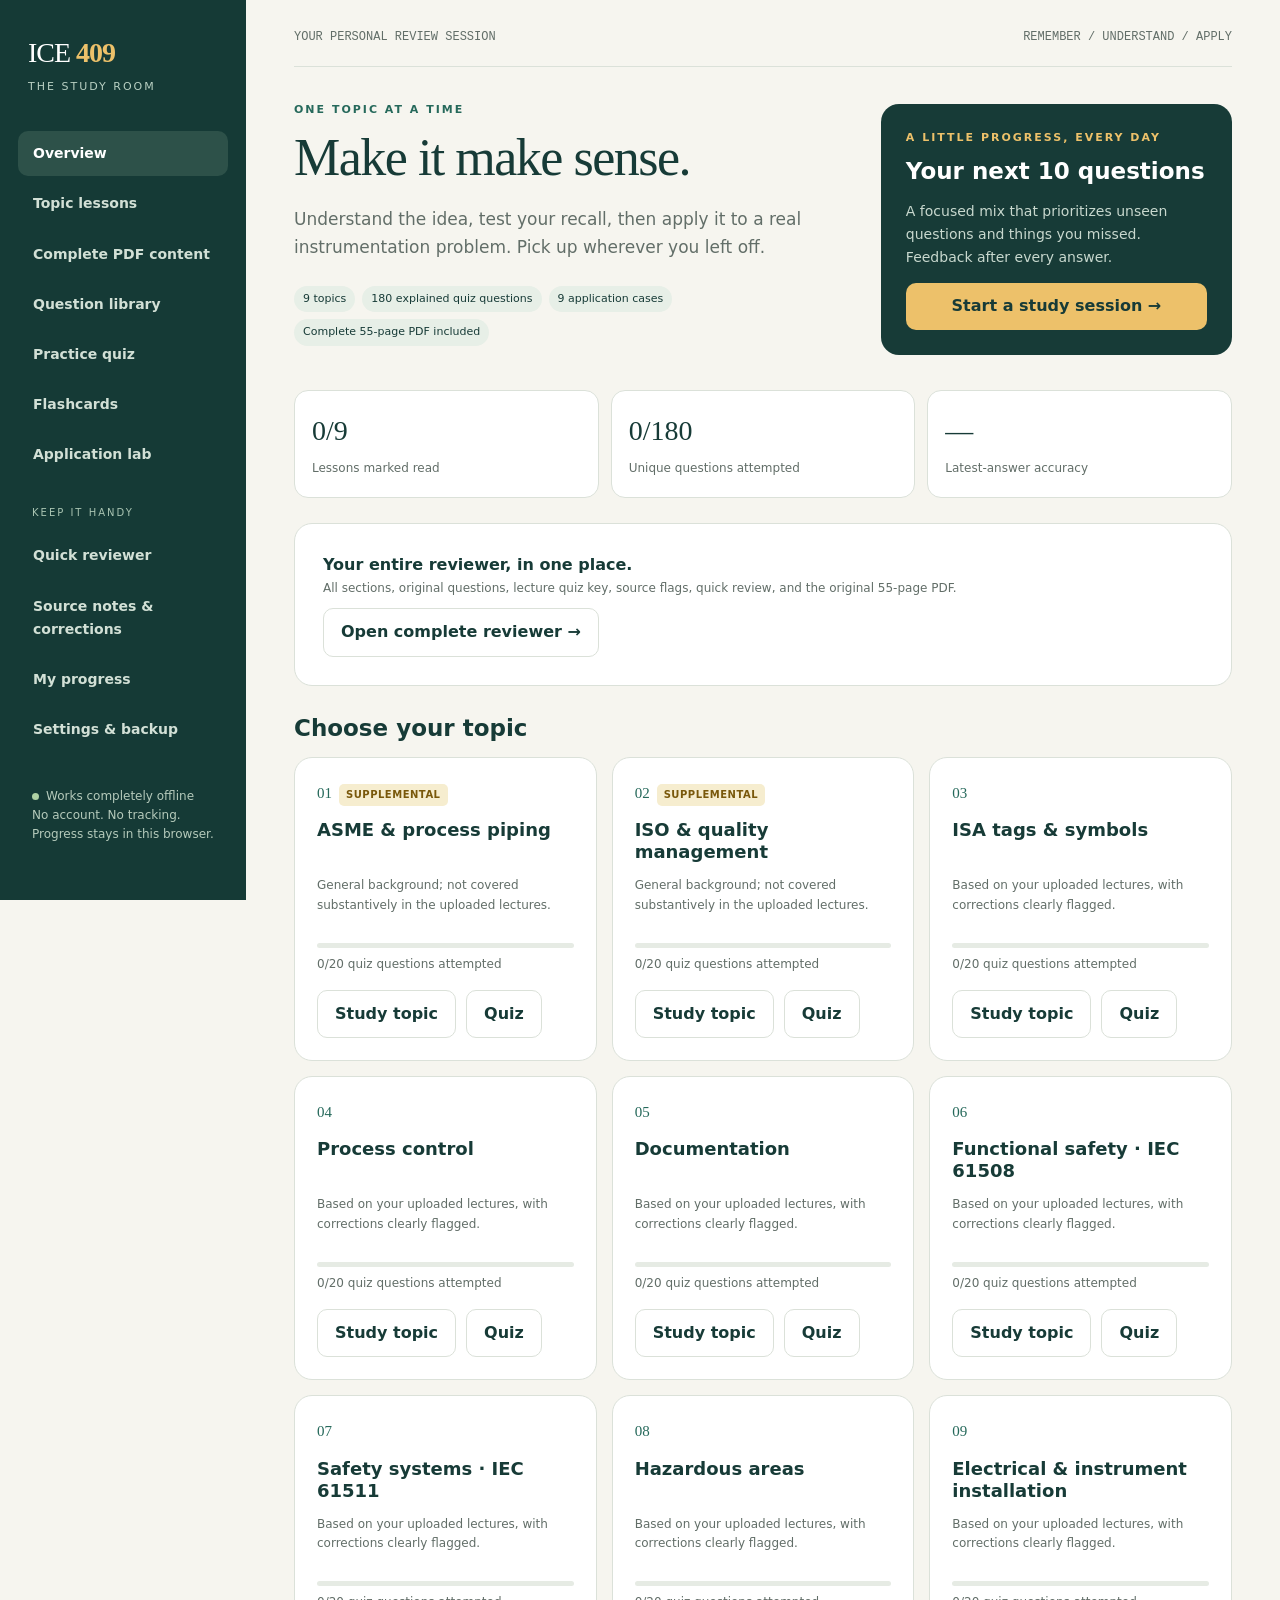
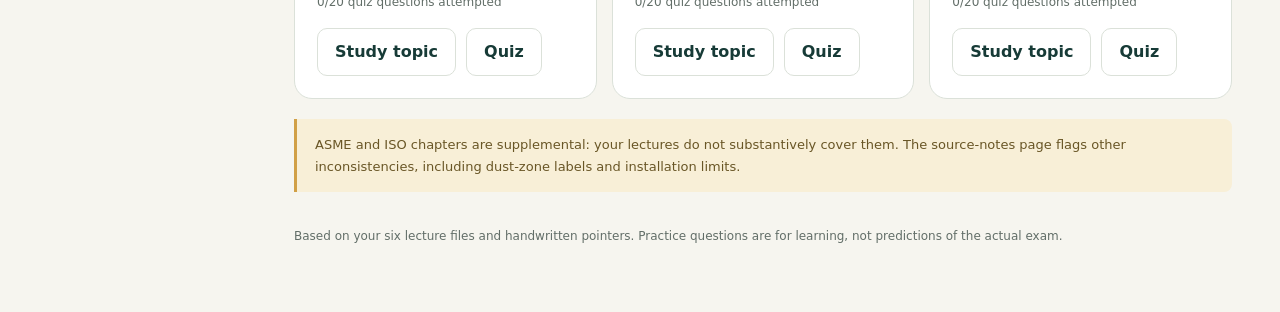
==== commit 4c9333f4: "Include full reviewer PDF content and expand study bank to 180 questions" ====
--- a/ICE_409_Study.html
+++ b/ICE_409_Study.html
@@ -3,9 +3,10 @@
 <style>
 :root{--ink:#173b37;--muted:#626e68;--paper:#f6f5ef;--white:#fff;--line:#dbe1d9;--green:#26695b;--soft:#e7efe7;--gold:#edc16a;--red:#a43a36;--radius:18px}*{box-sizing:border-box}body{margin:0;background:var(--paper);color:var(--ink);font:16px/1.65 system-ui,-apple-system,Segoe UI,sans-serif}button,input,select{font:inherit}button,a,select{touch-action:manipulation}button{cursor:pointer}button:focus-visible,a:focus-visible,select:focus-visible{outline:3px solid #bc850d;outline-offset:3px}button{border:1px solid var(--line);background:white;color:var(--ink);border-radius:10px;padding:10px 17px;font-weight:650}button:hover{border-color:var(--green);background:#f1f5ef}button.primary{background:var(--ink);color:white;border-color:var(--ink)}button.primary:hover{background:var(--green)}button:disabled{opacity:.5;cursor:default}.shell{display:grid;grid-template-columns:246px minmax(0,1fr);min-height:100vh}aside{background:#153a36;color:#e3ede6;padding:30px 18px;position:sticky;top:0;height:100vh;overflow:auto}.brand{font-family:Georgia,serif;font-size:28px;letter-spacing:-1px;margin:0 10px 2px;color:white}.brand b{color:var(--gold)}.subbrand{font-size:11px;text-transform:uppercase;letter-spacing:2px;margin:0 10px 35px;color:#b9d0c3}nav{display:grid;gap:5px}nav button{border:0;background:transparent;color:#d2e0d6;text-align:left;padding:11px 15px;font-size:14px}nav button:hover,nav button.active{background:#2d5149;color:white}.nav-label{font-size:10px;letter-spacing:2px;color:#a9c4b2;padding:23px 14px 7px}.aside-foot{font-size:12px;line-height:1.6;color:#b5cabb;margin:35px 14px}.online-dot{width:7px;height:7px;display:inline-block;border-radius:100%;background:#aed1a4;margin-right:7px}.main{max-width:1220px;width:100%;margin:auto;padding:28px 48px 65px}.top{display:flex;justify-content:space-between;align-items:center;gap:15px;border-bottom:1px solid var(--line);padding-bottom:18px;margin-bottom:34px;font-size:12px;color:var(--muted)}.top span:last-child{font-family:monospace}.menu{display:none}.eyebrow{font-size:11px;letter-spacing:2px;text-transform:uppercase;font-weight:750;color:var(--green);margin-bottom:10px}h1,h2,h3{line-height:1.22}h1{font:normal clamp(32px,4.2vw,52px)/1.12 Georgia,serif;letter-spacing:-1.5px;margin:0 0 18px}h2{font-size:23px;margin:28px 0 15px}h3{font-size:18px}.lede{color:var(--muted);max-width:650px;font-size:17px;margin:0 0 25px}.hero{display:grid;grid-template-columns:1.6fr 1fr;gap:25px;align-items:center;margin-bottom:32px}.session{padding:25px;background:var(--ink);color:white;border-radius:var(--radius)}.session p{color:#c8d8ce;font-size:14px}.session .eyebrow{color:var(--gold)}.session button{background:var(--gold);border:0;color:#173b37;width:100%}.stats{display:grid;grid-template-columns:repeat(3,1fr);gap:12px;margin:25px 0}.stat{background:white;border:1px solid var(--line);border-radius:14px;padding:17px}.stat strong{display:block;font-size:28px;font-family:Georgia,serif;font-weight:normal}.stat span{color:var(--muted);font-size:12px}.grid{display:grid;grid-template-columns:repeat(3,minmax(0,1fr));gap:15px}.topic{background:white;border:1px solid var(--line);border-radius:var(--radius);padding:22px;display:flex;flex-direction:column;min-height:235px}.topic h3{margin:13px 0;min-height:44px}.topic p{color:var(--muted);font-size:12px;margin:0 0 15px}.topic .row{margin-top:auto}.num{font:15px Georgia,serif;color:var(--green)}.tag{display:inline-block;border-radius:5px;padding:3px 7px;background:#f6edcf;color:#79580b;font-size:10px;font-weight:700;letter-spacing:.5px;margin-left:7px}.row{display:flex;gap:10px;align-items:center;flex-wrap:wrap}.row.between{justify-content:space-between}.bar{height:5px;border-radius:5px;background:#e6ebe4;overflow:hidden;margin:12px 0 7px}.bar i{display:block;height:100%;background:var(--green)}.tiny{font-size:12px;color:var(--muted)}.notice{border-left:3px solid #d1a046;background:#f8efd7;padding:15px 18px;margin:20px 0;font-size:13px;color:#695626;border-radius:0 8px 8px 0}.panel{background:white;border:1px solid var(--line);border-radius:var(--radius);padding:28px;margin:20px 0}.toolbar{display:flex;gap:12px;flex-wrap:wrap;align-items:center;margin:25px 0}select{max-width:100%;padding:10px;background:white;border:1px solid var(--line);border-radius:9px;color:var(--ink)}.question{font-size:clamp(20px,2.5vw,27px);line-height:1.45;font-weight:650;margin:20px 0}.options{display:grid;gap:10px}.option{font-weight:500;text-align:left;display:flex;gap:14px;align-items:baseline;padding:16px}.option .letter{color:var(--muted);font-size:12px}.option.correct{background:#e6f1e7;border-color:#5d8d67;opacity:1}.option.wrong{background:#f9e8e3;border-color:#ba625b;opacity:1}.feedback{background:var(--soft);padding:20px;border-radius:12px;margin-top:20px}.feedback.bad{background:#faeee8}.feedback h3{margin:0 0 8px}.feedback p{margin:0}.feedback .row{margin-top:18px}.flash{min-height:310px;padding:42px;display:flex;flex-direction:column;justify-content:center;align-items:center;text-align:center;border:1px solid var(--line);border-radius:20px;background:white;box-shadow:0 8px 25px #173b3707;margin:25px 0}.flash .question{max-width:670px}.flash .back{font-size:19px;max-width:720px}.lesson{font-size:15px;max-width:900px}.lesson h1{font:normal 32px/1.2 Georgia,serif;margin-top:20px}.lesson h2{color:var(--green);margin-top:35px}.lesson h3{margin-top:27px}.lesson p{line-height:1.85}.lesson table{font-size:13px;border-collapse:collapse;display:block;max-width:100%;overflow:auto;margin:22px 0}.lesson th{background:var(--ink);color:white;text-align:left}.lesson th,.lesson td{padding:13px;border:1px solid var(--line);min-width:110px;vertical-align:top}.lesson tr:nth-child(even){background:#edf2eb}.lesson img{max-width:100%;height:auto;display:block;margin:20px auto}.lesson figcaption{font-size:12px;color:var(--muted)}.lesson ul{padding-left:22px}.lesson a{color:var(--green)}textarea{width:100%;min-height:150px;border:1px solid var(--line);border-radius:10px;padding:15px;font:inherit;resize:vertical;background:#fbfcf9}.case-list{display:grid;gap:8px}.case-list button{text-align:left}.check{padding:15px 0;border-bottom:1px solid var(--line)}.check label{display:flex;gap:12px;align-items:flex-start}.check input{margin-top:7px;accent-color:var(--green)}.empty{text-align:center;padding:50px 20px}.footer-note{font-size:12px;color:var(--muted);margin-top:35px}.danger{color:var(--red)}[hidden]{display:none!important}.result-score{font:64px Georgia,serif;color:var(--green)}.chips{display:flex;gap:7px;flex-wrap:wrap;margin:12px 0}.chip{font-size:11px;padding:4px 9px;background:var(--soft);border-radius:20px}.lesson-head{border-bottom:1px solid var(--line);padding-bottom:20px}.toast{position:fixed;bottom:20px;right:20px;padding:12px 20px;background:var(--ink);color:white;border-radius:10px;z-index:10;box-shadow:0 4px 25px #0002}.settings{max-width:780px}.progress-row{display:grid;grid-template-columns:2fr 3fr 1fr;gap:20px;align-items:center;padding:18px 0;border-bottom:1px solid var(--line)}.progress-row .bar{height:8px}.progress-row strong{font-size:14px}
 @media(max-width:1050px){.main{padding:25px}.grid{grid-template-columns:repeat(2,minmax(0,1fr))}.hero{grid-template-columns:1fr}.shell{grid-template-columns:215px minmax(0,1fr)}}@media(max-width:720px){.shell{display:block}aside{display:none;position:fixed;z-index:20;width:250px;box-shadow:20px 0 0 100vw #0005}aside.open{display:block}.main{padding:20px}.menu{display:block;padding:6px 11px}.top{margin-bottom:25px}.top span:last-child{display:none}.grid{grid-template-columns:1fr}.stats{gap:7px}.stat{padding:13px}.stat strong{font-size:24px}.panel{padding:20px}.flash{padding:22px;min-height:320px}.progress-row{grid-template-columns:1.4fr 1fr .6fr;gap:10px}.topic{min-height:190px}h1{letter-spacing:-.8px}}@media print{aside,.top,.toolbar,button,.footer-note{display:none!important}.shell{display:block}.main{padding:0;max-width:none}.lesson table{display:table;font-size:10px}.lesson{font-size:11px}.panel{border:0;padding:0}.notice{background:white}.lesson img{max-height:550px}body{background:white}.lesson h2{break-after:avoid}.lesson table{break-inside:auto}.lesson tr{break-inside:avoid}}
+details.reader-section{border:1px solid var(--line);background:white;border-radius:12px;margin:14px 0;overflow:hidden}details.reader-section>summary{cursor:pointer;padding:18px 22px;font-weight:700}details.reader-section[open]>summary{background:var(--soft)}details.reader-section>article{padding:6px 24px 24px}.search-input{padding:11px 14px;border:1px solid var(--line);border-radius:10px;max-width:100%;flex:1;min-width:180px}.bank-answer{background:var(--soft);padding:15px;border-radius:10px}.library-question{border-bottom:1px solid var(--line);padding:22px 0}.library-question summary{cursor:pointer;font-weight:650}.library-question p{margin:10px 0}@media print{details.reader-section>article{padding:0}details.reader-section{border:0}details.reader-section>summary{display:none}}
 </style></head><body>
-<div class="shell"><aside id="side"><div class="brand">ICE <b>409</b></div><div class="subbrand">The study room</div><nav aria-label="Main navigation"><button data-view="home">Overview</button><button data-view="learn">Topic lessons</button><button data-view="quiz">Practice quiz</button><button data-view="cards">Flashcards</button><button data-view="cases">Application lab</button><div class="nav-label">KEEP IT HANDY</div><button data-view="quick">Quick reviewer</button><button data-view="audit">Source notes & corrections</button><button data-view="progress">My progress</button><button data-view="settings">Settings & backup</button></nav><div class="aside-foot"><span class="online-dot"></span>Works completely offline<br>No account. No tracking.<br>Progress stays in this browser.</div></aside><main class="main"><header class="top"><div class="row"><button class="menu" id="menu" aria-label="Open navigation" aria-expanded="false">☰</button><span>YOUR PERSONAL REVIEW SESSION</span></div><span>REMEMBER / UNDERSTAND / APPLY</span></header><div id="storage-warning" class="notice" hidden>Browser storage is unavailable. You can study normally, but progress will last only for this tab. Use Export progress to save a backup.</div><div id="app"></div><div class="footer-note">Based on your six lecture files and handwritten pointers. Practice questions are for learning, not predictions of the actual exam.</div></main></div><div id="toast" class="toast" role="status" hidden></div>
-<script id="study-data" type="application/json">{"topics": [{"name": "ASME & process piping", "short": "ASME", "html": "<h1 id=\"asme-standards-and-process-piping\">1. ASME Standards and Process\nPiping<\/h1>\n<p><strong>Status: supplemental background.<\/strong> This topic appears\nin the exam pointers, but substantive ASME material is absent from\nS1–S6. Learn the distinctions below; do not treat the listed standards\nas an instructor-confirmed syllabus or assume any particular\nedition.<\/p>\n<h2 id=\"what-asme-does\">1.1 What ASME does<\/h2>\n<p>ASME is the American Society of Mechanical Engineers. Its codes and\nstandards address engineering practices, equipment, materials,\ndimensions, inspection, and safety. A process-piping code supplies rules\nfor an entire piping system; a component standard may specify a flange,\nfitting, valve, or material-related requirement within that system.<\/p>\n<p>A <strong>code<\/strong> commonly assembles rules for a defined\nengineering application. A <strong>standard<\/strong> commonly\nestablishes consistent technical requirements or practices. The words do\nnot by themselves determine legal force: adoption by a jurisdiction,\nregulation, contract, or project specification determines what is\nbinding. A voluntary consensus document can become mandatory when\nadopted.<\/p>\n<h2 id=\"standards-you-should-distinguish\">1.2 Standards you should\ndistinguish<\/h2>\n<div class=\"line-block\">Document | Typical role | Exam distinction\n|<br />\nASME B31.3 | Process piping, including chemical, petroleum,\npharmaceutical, and related facilities | Process piping rather than\nevery type of piping everywhere |<br />\nASME B31.1 | Power piping, commonly associated with power-generating and\nindustrial power systems | Distinguish power-piping service from\nprocess-piping service |<br />\nASME BPVC Section VIII | Pressure-vessel construction rules | A vessel\ncode is not the main process-piping code |<br />\nASME B16.5 | Pipe flanges and flanged fittings within its stated\nsize/rating scope | Component standard; pressure–temperature rating\nmatters |<br />\nASME B16.9 | Factory-made wrought butt-welding fittings | Elbows, tees,\nreducers and similar fittings within scope |<br />\nASME B16.34 | Valves—flanged, threaded, and welding-end | Valve\nconstruction/rating requirements within scope |<br />\nASME B1.20.1 | General-purpose inch pipe threads | Relevant to\napplicable NPT threaded connections |<br />\nASME BPVC Section IX | Qualification of welding/brazing/fusing\nprocedures and personnel within scope | Qualification does not replace\nthe construction code |<\/div>\n<p><strong>Do not confuse:<\/strong> ASME standards specify requirements;\nASTM standards often identify material specifications and testing\nrequirements. A correct material designation alone does not demonstrate\nthat the installed piping system meets its governing code.<\/p>\n<h2 id=\"the-design-to-operation-chain\">1.3 The design-to-operation\nchain<\/h2>\n<p>Start by identifying the governing code and service. Establish design\npressure, design temperature, fluid hazards, corrosion/erosion\nallowance, environmental conditions, loading, and operating scenarios.\nSelect compatible pipe, fittings, flanges, valves, gaskets, and bolting.\nEvaluate supports, flexibility, expansion, vibration, fabrication,\njoining, examination, pressure testing, and documentation. Exact\nacceptance criteria depend on the adopted edition and service\ncategory.<\/p>\n<p><strong>Design versus operating conditions:<\/strong> Normal operation\ndescribes expected routine conditions. Design conditions define the\nbasis used to select and assess the system; they must address the\napplicable combinations and credible conditions required by the\ngoverning code. Do not assume that normal operating pressure is\nautomatically the design pressure, or independently combine every\nmaximum without engineering assessment.<\/p>\n<p><strong>Weakest-link principle:<\/strong> A system is limited by the\nsuitability of its least-capable relevant component at the actual design\nconditions. A high-rated flange does not make an incompatible gasket or\nvalve acceptable. Corrosion, joint design, temperature derating, and\nexternal loads also matter.<\/p>\n<h2 id=\"nominal-size-schedule-and-pressure-class\">1.4 Nominal size,\nschedule, and pressure class<\/h2>\n<div class=\"line-block\">Term | Meaning | Common trap |<br />\nNPS / DN | Nominal size designation | Not generally identical to\nmeasured inside diameter |<br />\nSchedule | Wall-thickness series for a given pipe size | Schedule is not\nitself a universal pressure rating |<br />\nPressure class | Rating designation used with material and temperature\ntables | Class 150 does not mean a universal maximum of 150 psi |<br />\nMaterial specification | Required composition, properties, and product\nrequirements | Material compatibility must be assessed for the fluid and\ntemperature |<br />\nCorrosion allowance | Additional thickness assigned to expected material\nloss | Not a substitute for chemical compatibility or corrosion\nmanagement |<\/div>\n<p>Increasing schedule usually reduces inside diameter for the same\nnominal pipe size while outside diameter remains standardized within the\napplicable dimensional system. Pressure capability still requires the\ngoverning design evaluation; wall thickness alone does not establish\nsuitability.<\/p>\n<h2 id=\"fabrication-inspection-and-testing\">1.5 Fabrication, inspection,\nand testing<\/h2>\n<p>Welding needs qualified procedures and personnel where required.\nExamination looks for defects using methods appropriate to the code and\nservice: visual examination, radiography, ultrasonic testing, liquid\npenetrant testing, and magnetic particle testing are examples. The\nrequired extent and acceptance criteria vary. A passed pressure test\ndoes not replace required examination or demonstrate every aspect of\nlong-term fitness.<\/p>\n<p>Hydrostatic testing uses liquid, typically with much lower stored\ncompressible energy than pneumatic testing. Pneumatic testing uses gas\nand can release substantial stored energy. Neither method should be\nimprovised from a study guide. <strong>No universal test-pressure\nmultiplier is supplied here:<\/strong> the uploads do not establish one,\nand the actual requirement depends on code, temperature, material,\nsystem limitations, and test method.<\/p>\n<h2 id=\"why-this-matters-to-an-ice-student\">1.6 Why this matters to an\nICE student<\/h2>\n<p>A transmitter may have the correct range and signal but still be\nunsuitable if its process connection, diaphragm material, manifold,\nimpulse tubing, seals, or pressure–temperature rating is wrong.\nInstrument connections are part of the physical pressure boundary.\nCoordinate the P&amp;ID, instrument data sheet, hook-up, piping\nspecification, and hazardous-area requirements.<\/p>\n<p><strong>Worked application—supplemental:<\/strong> A 4–20 mA pressure\ntransmitter is electrically compatible with the PLC. Its wetted\ndiaphragm is incompatible with the process chemical. Is it acceptable?\nNo. Signal compatibility addresses information transfer; chemical\ncompatibility and pressure-boundary suitability are separate\nrequirements. Review the data sheet and piping specification before\nselection.<\/p>\n", "supplemental": true}, {"name": "ISO & quality management", "short": "ISO", "html": "<h1 id=\"iso-standards-and-quality-management\">2. ISO Standards and\nQuality Management<\/h1>\n<p><strong>Status: supplemental background.<\/strong> The handwritten\npointers name this topic; the uploaded lectures provide no substantive\nISO quality-management lesson. These are general study concepts. Confirm\nthe instructor’s standards list and edition before memorizing\nedition-specific details.<\/p>\n<h2 id=\"iso-and-the-quality-management-system\">2.1 ISO and the\nquality-management system<\/h2>\n<p>ISO is the International Organization for Standardization. It\npublishes standards through international consensus. A\n<strong>quality-management system (QMS)<\/strong> is the set of policies,\nprocesses, responsibilities, resources, and controls an organization\nuses to meet requirements consistently and improve its performance.<\/p>\n<p>Quality means meeting requirements and intended needs; it is not\nsimply expensive materials or attractive appearance. In instrumentation,\nquality can mean selecting the specified transmitter, preserving\ncalibration traceability, controlling revisions, recording test results,\nand correcting recurrent installation errors.<\/p>\n<h2 id=\"standards-commonly-associated-with-this-topic\">2.2 Standards\ncommonly associated with this topic<\/h2>\n<div class=\"line-block\">Standard | Main purpose | Important distinction\n|<br />\nISO 9000 | QMS fundamentals and vocabulary | Explains concepts; not the\nusual certification requirements document |<br />\nISO 9001 | QMS requirements | Organizations can seek certification of\ntheir QMS against it |<br />\nISO 9004 | Guidance for sustained organizational success | Broader\nimprovement guidance; distinct from ISO 9001 certification requirements\n|<br />\nISO 19011 | Guidelines for auditing management systems | Audit guidance,\nnot a product-certification standard |<br />\nISO/IEC 17025 | Competence of testing and calibration laboratories |\nLaboratory accreditation context; not interchangeable with ISO 9001\ncertification |<br />\nISO 14001 | Environmental management systems | Environmental management\nrather than QMS requirements |<br />\nISO 45001 | Occupational health and safety management systems |\nOccupational safety management rather than product quality certification\n|<\/div>\n<p><strong>Certification trap:<\/strong> ISO publishes standards;\nindependent certification bodies conduct certification. ISO 9001\ncertification concerns the organization’s QMS within a defined scope. It\ndoes not guarantee that every product is defect-free or certify a\ntransmitter’s hazardous-area suitability.<\/p>\n<h2 id=\"seven-quality-management-principles\">2.3 Seven\nquality-management principles<\/h2>\n<div class=\"line-block\">Principle | Meaning | ICE example |<br />\nCustomer focus | Understand and satisfy applicable requirements |\nConfirm range, accuracy, delivery, and documentation needs |<br />\nLeadership | Establish direction and accountability | Assign authority\nfor document approval and release |<br />\nEngagement of people | Involve competent people | Train technicians and\nlisten to installation feedback |<br />\nProcess approach | Manage related activities as connected processes |\nLink procurement, calibration, installation, and testing |<br />\nImprovement | Improve performance continually | Reduce repeated\nloop-check failures |<br />\nEvidence-based decision making | Use reliable data | Analyze calibration\ndrift and defect records |<br />\nRelationship management | Manage relevant interested-party relationships\n| Evaluate instrument vendors and calibration suppliers |<\/div>\n<h2 id=\"pdca-and-risk-based-thinking\">2.4 PDCA and risk-based\nthinking<\/h2>\n<p><strong>Plan:<\/strong> Establish objectives, requirements, resources,\nresponsibilities, risks, and controls. <strong>Do:<\/strong> Carry out\nthe planned process. <strong>Check:<\/strong> Monitor, measure, inspect,\naudit, and compare results against requirements. <strong>Act:<\/strong>\nCorrect problems and improve the system based on evidence.<\/p>\n<p>For a transmitter installation: plan the approved specification and\ntest procedure; install and calibrate; check loop results and records;\ninvestigate failures and improve the process. PDCA is cyclical, not a\none-time sequence completed when a certificate is obtained.<\/p>\n<p><strong>Risk-based thinking<\/strong> anticipates what could prevent\nintended results and what opportunities could improve them.\nHigh-consequence failures deserve suitable controls. A formal\nfunctional-safety SIL assessment and QMS risk-based thinking are related\nin purpose but are different activities with different requirements.<\/p>\n<h2\nid=\"the-iso-90012015-clause-structureedition-specific-background\">2.5\nThe ISO 9001:2015 clause structure—edition-specific background<\/h2>\n<div class=\"line-block\">Clause | Subject | Typical evidence |<br />\n4 | Context of the organization | Relevant interested parties, scope,\nprocesses |<br />\n5 | Leadership | Quality policy, roles, accountability |<br />\n6 | Planning | Risks/opportunities, objectives, planned changes |<br />\n7 | Support | Resources, competence, awareness, communication,\ndocumented information |<br />\n8 | Operation | Controlled delivery, design/procurement where\napplicable, release, nonconforming outputs |<br />\n9 | Performance evaluation | Monitoring, analysis, internal audit,\nmanagement review |<br />\n10 | Improvement | Nonconformity/corrective action and continual\nimprovement |<\/div>\n<p>Clauses 1–3 cover scope, normative references, and terms/definitions.\nThis is a <strong>2015-based study outline<\/strong>, not a claim that\nthe instructor or project has adopted that edition or that\namendments/revisions do not exist.<\/p>\n<h2 id=\"qa-qc-correction-and-corrective-action\">2.6 QA, QC, correction,\nand corrective action<\/h2>\n<div class=\"line-block\">Pair | First concept | Second concept |<br />\nQuality assurance / Quality control | QA provides confidence through\nplanned/systematic processes | QC focuses on fulfilling requirements\nthrough operational controls and checks |<br />\nCorrection / Corrective action | Correction fixes a detected\nnonconformity | Corrective action addresses its cause to prevent\nrecurrence |<br />\nVerification / Validation | Verification checks specified requirements |\nValidation checks suitability for the intended use/application |<br />\nDocument / Record | Controlled instructions describe what to do |\nRetained records provide evidence of what happened; both are documented\ninformation |<br />\nInternal / External audit | Internal audits assess the organization’s\nown system | External audits include customer/supplier and independent\ncertification audits |<\/div>\n<p><strong>Example:<\/strong> Recalibrating one out-of-tolerance\ntransmitter is a correction. Investigating why the wrong reference\nstandard was repeatedly used, retraining staff, revising the process,\nand checking effectiveness are corrective-action activities. Merely\nwriting “operator error” is not adequate cause analysis.<\/p>\n<h2 id=\"measurement-traceability-and-records\">2.7 Measurement\ntraceability and records<\/h2>\n<p>Calibration compares an instrument with a reference; adjustment\nchanges its response. They are not synonyms. Metrological traceability\nlinks a measurement result to an appropriate reference through a\ndocumented unbroken chain of calibrations, each contributing\nuncertainty. A traceability claim should be supported by records and\nsuitable references; a sticker alone is not enough.<\/p>\n<p>Useful records include instrument tag/serial number, method,\nreference equipment, relevant traceability, conditions, as-found/as-left\nresults, acceptance criteria, dates, personnel, adjustments, and\ndisposition. Investigate the impact of an out-of-tolerance result on\nearlier measurements instead of only changing the sticker.<\/p>\n", "supplemental": true}, {"name": "ISA tags & symbols", "short": "ISA 5.1", "html": "<h1 id=\"instrument-identification-and-symbologyisa-5.1\">3. Instrument\nIdentification and Symbology—ISA 5.1<\/h1>\n<p><strong>Lecture basis:<\/strong> S1 pp. 2–25; S2 slides 2–25. The\nlectures reference different ISA 5.1 editions: 1984/reaffirmed 1992,\n2009/R2018, and a 2024 product reference. Treat them as mixed-edition\nteaching material. Use the project’s adopted edition and drawing legend\nfor exact conventions.<\/p>\n<h2 id=\"identification-versus-symbology\">3.1 Identification versus\nsymbology<\/h2>\n<p>Identification uses letters and numbers to state what an\ninstrument/function measures and does. Symbology uses shapes and lines\nto show function type, location/accessibility, process connections, and\nsignal relationships. Together they form a common engineering language\nacross design, operation, maintenance, and troubleshooting.<\/p>\n<p>An instrument measures and/or controls a variable. A process variable\nis a property such as flow, pressure, level, or temperature. A loop\nlinks instruments/functions through signals to perform measurement or\ncontrol. A P&amp;ID documents their relationship to the process.<\/p>\n<h2 id=\"how-a-tag-is-read\">3.2 How a tag is read<\/h2>\n<p><strong>TIC-103 = T (temperature) + I (indication) + C (control) +\n103 (loop identifier).<\/strong> The first letter identifies the measured\nor initiating variable. Succeeding letters describe functions and\npermitted modifiers. Numbers identify the loop, possibly with plant/area\ninformation according to the project convention.<\/p>\n<p><strong>Important correction:<\/strong> The lecture graphic presents a\n“3-letter” pattern for convenience. Tags are not universally three\nletters, and a fixed second-letter/third-letter rule cannot decode every\ntag. PT has two letters; TSH has a switch function and high modifier;\nPDIT contains differential as a variable modifier. Interpret letter\nposition and function using the applicable table and legend.<\/p>\n<div class=\"line-block\">Letter | As first letter / variable | As\nsucceeding function or modifier |<br />\nF | Flow | Meaning depends on position and adopted table |<br />\nT | Temperature | Transmit / transmitter |<br />\nP | Pressure | Do not substitute an assumed function for the table\n|<br />\nL | Level | Low modifier in the appropriate position |<br />\nA | Analysis | Alarm |<br />\nS | Speed/frequency | Switch |<br />\nV | Vibration/mechanical analysis as identified by the source/project |\nValve or related final-element function |<br />\nI | Table-dependent first-letter meaning | Indicate |<br />\nC | Table-dependent first-letter meaning | Control |<br />\nR | Table-dependent first-letter meaning | Record |<br />\nD | Table-dependent first-letter meaning | Differential when modifying a\nmeasured variable |<br />\nH | Table-dependent first-letter meaning | High modifier |<\/div>\n<p>This is a study subset, not the full ISA identification-letter table.\nThe same letter may have different meanings in different positions;\nexamples are more useful than memorizing one meaning per letter.<\/p>\n<div class=\"line-block\">Tag | Interpretation | Reasoning |<br />\nPT-101 | Pressure transmitter, loop 101 | First P = pressure; T =\ntransmit |<br />\nFT-102 | Flow transmitter, loop 102 | Flow is measured and transmitted\n|<br />\nLT-103 | Level transmitter, loop 103 | L is first, so it means level\n|<br />\nFIC-101 | Flow indicating controller, loop 101 | Flow, indication,\ncontrol |<br />\nPIT-101 | Pressure indicating transmitter | Indicates and transmits\npressure |<br />\nPDT-101 | Differential-pressure transmitter | D modifies pressure; T\ntransmits |<br />\nTSH-101 | Temperature switch, high | S = switch; H = high |<br />\nLAH-101 | Level alarm, high | A = alarm; H is a modifier |<br />\nFV-101 | Flow-loop valve/final element | Its first letter follows the\nloop’s initiating variable |<\/div>\n<p><strong>Shared loop example:<\/strong> FT-101 → FIC-101 → FV-101.\nLetters distinguish functions; 101 ties them to the same flow loop. The\nsource mentions reserving 900–999 for safety loops as a possible project\nconvention; <strong>that numbering scheme is not universal ISA\nlaw<\/strong>.<\/p>\n<h2 id=\"instrument-bubbles-and-location\">3.3 Instrument bubbles and\nlocation<\/h2>\n<figure>\n<img src=\"[data-uri]\"\nalt=\"Original lecture figure: instrument/function types and location conventions. S2, media image18. Interpret using the drawing legend and adopted edition.\" />\n<figcaption aria-hidden=\"true\">Original lecture figure:\ninstrument/function types and location conventions. S2, media image18.\nInterpret using the drawing legend and adopted edition.<\/figcaption>\n<\/figure>\n<p>Common teaching conventions use a plain circle for a discrete field\ninstrument, a circle with a solid horizontal line for an\noperator-accessible primary location, and a dashed horizontal line for\nan inaccessible/behind-panel location. Additional lines and enclosing\nshapes distinguish auxiliary locations, shared display/control, computer\nfunctions, and programmable logic functions.\n<strong>Location/accessibility is not the same thing as process\nvariable.<\/strong> The letters identify the variable/function; the\ngraphic supplies other information.<\/p>\n<p>The source also includes an older location table using “panel\nmounted,” “field mounted,” “auxiliary room,” and “behind panel” wording.\nThese figures are retained in the Source Appendix. Do not combine\nsymbols from different editions without checking their legend.<\/p>\n<h2 id=\"process-and-signal-lines\">3.4 Process and signal lines<\/h2>\n<div class=\"line-block\">Line category | What it represents | Exam\ninterpretation |<br />\nProcess piping / connection | Physical process-fluid path or connection\n| Follow material through equipment, piping, and valves |<br />\nElectrical/electronic signal | Information carried electrically | Follow\ntransmitter/controller I/O connections |<br />\nPneumatic signal | Information conveyed through air pressure |\nDistinguish it from a process-fluid pipe |<br />\nHydraulic signal | Information conveyed through liquid pressure |\nIdentify the signal medium in the legend |<br />\nCapillary connection | Filled capillary system | Do not assume it is an\nordinary electrical signal |<br />\nData/software link | Communications or internal system connection | Not\na physical pipe carrying process fluid |<br />\nMechanical link | Mechanical transmission/connection | Linkage rather\nthan electrical wiring |<br />\nUndefined signal | Signal type not specified | Do not invent a medium\n|<\/div>\n<figure>\n<img src=\"[data-uri]